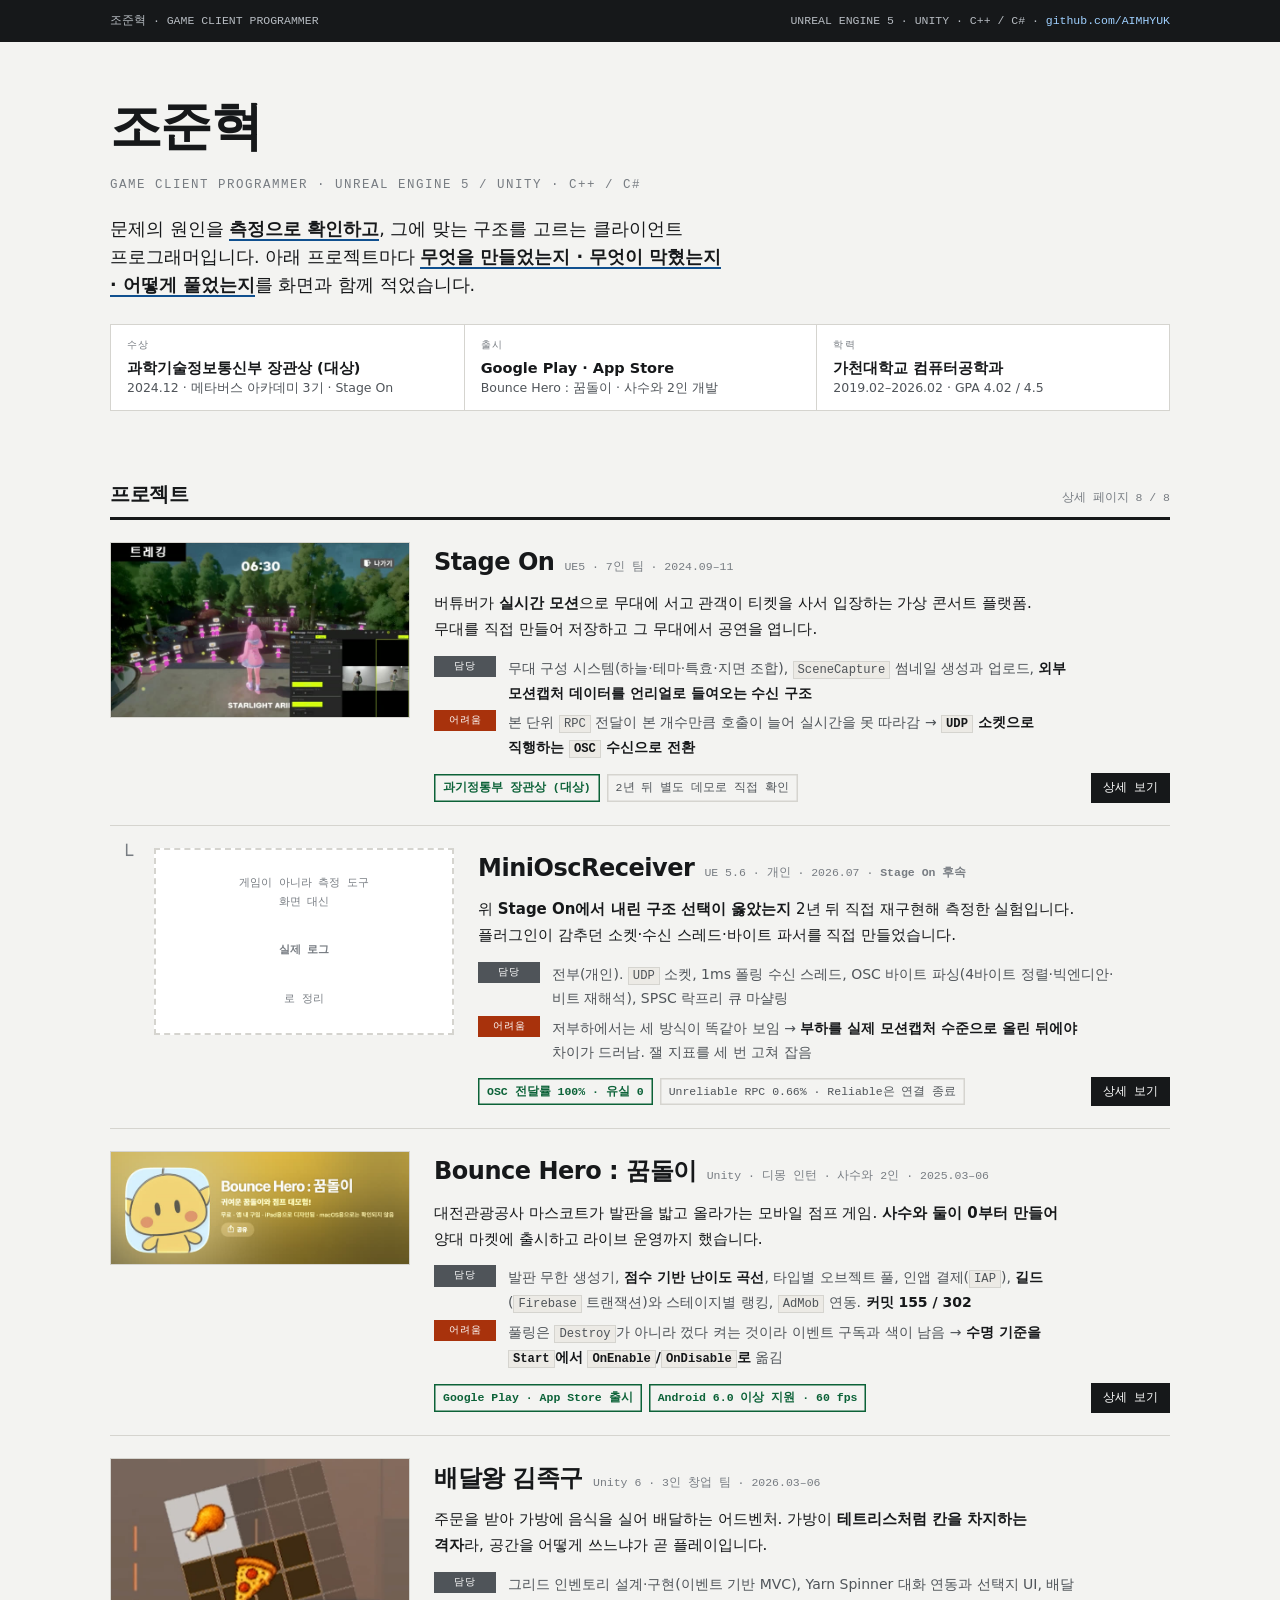
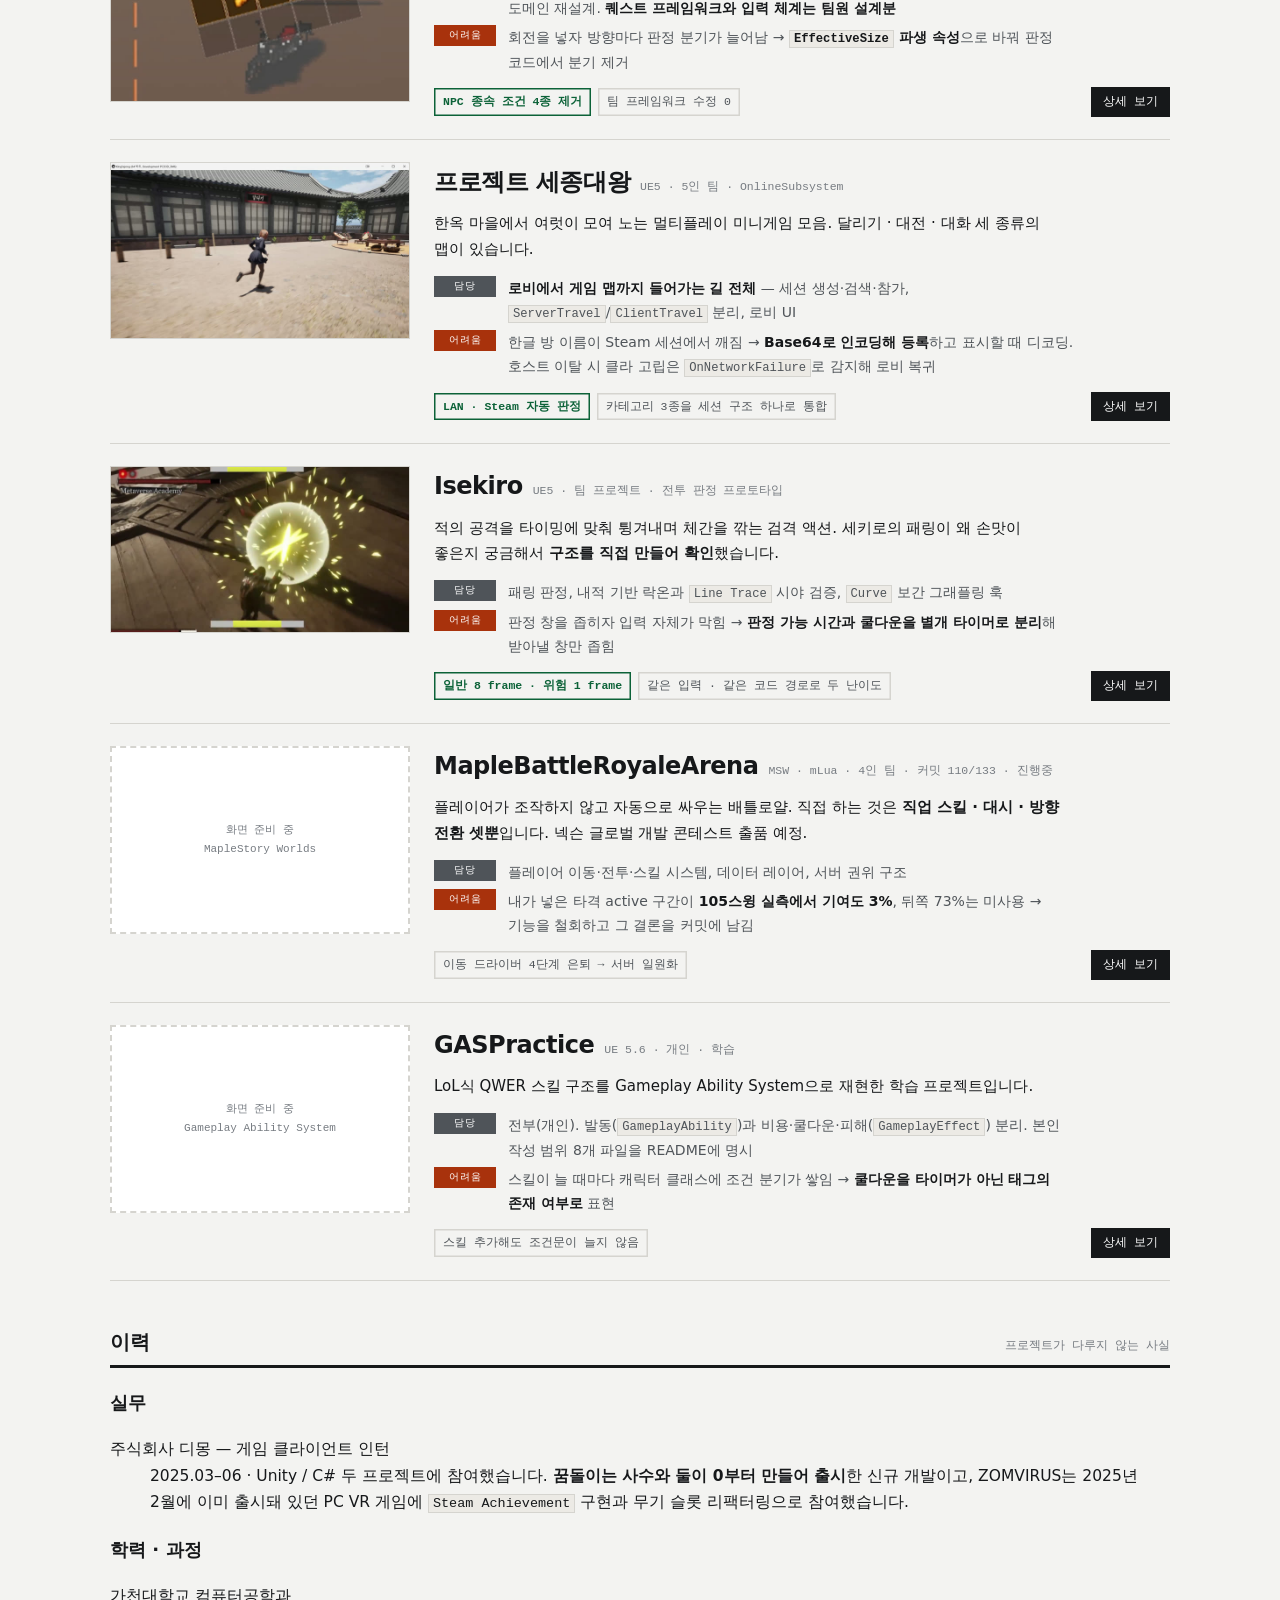
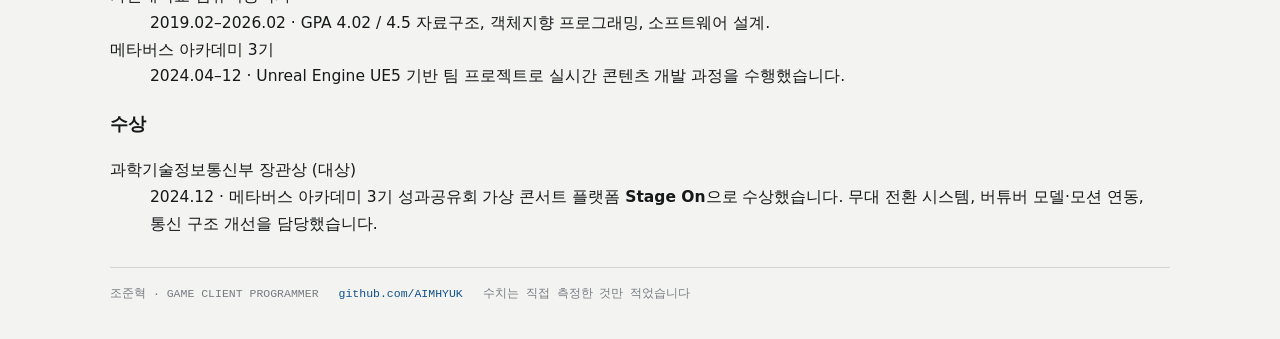
==== index.html @ 24dfb187 "포트폴리오 전체 사실 검증 — 재측정 표현과 수치 정정 Stage On, MiniOsc - 재측정이라는 단어를 뺐다. 당시 성능을 측정한 적이 없으므로 다시 잰 것이   아니라 별" ====
<!doctype html>
<html lang="ko">
<head>
<meta charset="utf-8">
<meta name="viewport" content="width=device-width, initial-scale=1">
<title>조준혁 — Game Client Programmer</title>
<meta name="description" content="게임 클라이언트 프로그래머 조준혁의 포트폴리오. Unreal Engine 5 / Unity. 무슨 게임을 만들고, 어떤 기능을 구현했고, 무엇이 막혔고, 어떤 결과가 나왔는지.">
<link rel="stylesheet" href="assets/portfolio.css">
</head>
<body>

<a class="skip" href="#main">본문으로</a>

<div class="top">
  <div class="wrap top-in">
    <span>조준혁 · GAME CLIENT PROGRAMMER</span>
    <span class="r">UNREAL ENGINE 5 · UNITY · C++ / C# ·
      <a href="https://github.com/AIMHYUK" target="_blank" rel="noreferrer">github.com/AIMHYUK</a></span>
  </div>
</div>

<main class="wrap" id="main">

  <!-- ══════ 머리 ══════ -->
  <header class="hero">
    <h1>조준혁</h1>
    <p class="role">GAME CLIENT PROGRAMMER · UNREAL ENGINE 5 / UNITY · C++ / C#</p>
    <p class="pitch">문제의 원인을 <b>측정으로 확인하고</b>, 그에 맞는 구조를 고르는 클라이언트 프로그래머입니다.
    아래 프로젝트마다 <b>무엇을 만들었는지 · 무엇이 막혔는지 · 어떻게 풀었는지</b>를 화면과 함께 적었습니다.</p>

    <dl class="keys">
      <div>
        <dt>수상</dt>
        <dd>과학기술정보통신부 장관상 (대상)
        <span>2024.12 · 메타버스 아카데미 3기 · Stage On</span></dd>
      </div>
      <div>
        <dt>출시</dt>
        <dd>Google Play · App Store
        <span>Bounce Hero : 꿈돌이 · 사수와 2인 개발</span></dd>
      </div>
      <div>
        <dt>학력</dt>
        <dd>가천대학교 컴퓨터공학과
        <span>2019.02–2026.02 · GPA 4.02 / 4.5</span></dd>
      </div>
    </dl>
  </header>

  <!-- ══════ 프로젝트 ══════ -->
  <div class="sec-lbl">
    <h2>프로젝트</h2>
    <span>상세 페이지 8 / 8</span>
  </div>

  <ul class="plist">

    <!-- Stage On -->
    <li class="pcard">
      <div class="pcard-media">
        <img src="assets/images/thumbs/stageon.jpg" alt="Stage On 공연 화면. 무대 위 아바타와 우측의 모션캡처 앱 창">
      </div>
      <div>
        <div class="pcard-head">
          <h3>Stage On</h3>
          <span class="meta">UE5 · 7인 팀 · 2024.09–11</span>
        </div>
        <p class="what">버튜버가 <b>실시간 모션</b>으로 무대에 서고 관객이 티켓을 사서 입장하는
        가상 콘서트 플랫폼. 무대를 직접 만들어 저장하고 그 무대에서 공연을 엽니다.</p>
        <dl class="mini">
          <dt>담당</dt>
          <dd>무대 구성 시스템(하늘·테마·특효·지면 조합), <code>SceneCapture</code> 썸네일 생성과 업로드,
          <b>외부 모션캡처 데이터를 언리얼로 들여오는 수신 구조</b></dd>
          <dt class="t">어려움</dt>
          <dd>본 단위 <code>RPC</code> 전달이 본 개수만큼 호출이 늘어 실시간을 못 따라감 →
          <b><code>UDP</code> 소켓으로 직행하는 <code>OSC</code> 수신으로 전환</b></dd>
        </dl>
        <div class="marks">
          <span>과기정통부 장관상 (대상)</span>
          <span class="n">2년 뒤 별도 데모로 직접 확인</span>
          <a href="projects/stageon.html">상세 보기</a>
        </div>
      </div>
    </li>

    <!-- MiniOscReceiver — Stage On에서 갈라져 나온 후속 검증 -->
    <li class="pcard sub">
      <div class="pcard-media">
        <div class="blank">게임이 아니라 측정 도구<br>화면 대신 <b>실제 로그</b>로 정리</div>
      </div>
      <div>
        <div class="pcard-head">
          <h3>MiniOscReceiver</h3>
          <span class="meta">UE 5.6 · 개인 · 2026.07 · <b>Stage On 후속</b></span>
        </div>
        <p class="what">위 <b>Stage On에서 내린 구조 선택이 옳았는지</b> 2년 뒤 직접 재구현해
        측정한 실험입니다. 플러그인이 감추던 소켓·수신 스레드·바이트 파서를 직접 만들었습니다.</p>
        <dl class="mini">
          <dt>담당</dt>
          <dd>전부(개인). <code>UDP</code> 소켓, 1ms 폴링 수신 스레드,
          OSC 바이트 파싱(4바이트 정렬·빅엔디안·비트 재해석), SPSC 락프리 큐 마샬링</dd>
          <dt class="t">어려움</dt>
          <dd>저부하에서는 세 방식이 똑같아 보임 →
          <b>부하를 실제 모션캡처 수준으로 올린 뒤에야</b> 차이가 드러남. 잴 지표를 세 번 고쳐 잡음</dd>
        </dl>
        <div class="marks">
          <span>OSC 전달률 100% · 유실 0</span>
          <span class="n">Unreliable RPC 0.66% · Reliable은 연결 종료</span>
          <a href="projects/miniosc.html">상세 보기</a>
        </div>
      </div>
    </li>

    <!-- 꿈돌이 -->
    <li class="pcard">
      <div class="pcard-media">
        <img src="assets/images/thumbs/dmong.jpg" alt="App Store의 Bounce Hero 꿈돌이 리스팅">
      </div>
      <div>
        <div class="pcard-head">
          <h3>Bounce Hero : 꿈돌이</h3>
          <span class="meta">Unity · 디몽 인턴 · 사수와 2인 · 2025.03–06</span>
        </div>
        <p class="what">대전관광공사 마스코트가 발판을 밟고 올라가는 모바일 점프 게임.
        <b>사수와 둘이 0부터 만들어</b> 양대 마켓에 출시하고 라이브 운영까지 했습니다.</p>
        <dl class="mini">
          <dt>담당</dt>
          <dd>발판 무한 생성기, <b>점수 기반 난이도 곡선</b>, 타입별 오브젝트 풀,
          인앱 결제(<code>IAP</code>), <b>길드</b>(<code>Firebase</code> 트랜잭션)와 스테이지별 랭킹,
          <code>AdMob</code> 연동. <b>커밋 155 / 302</b></dd>
          <dt class="t">어려움</dt>
          <dd>풀링은 <code>Destroy</code>가 아니라 껐다 켜는 것이라 이벤트 구독과 색이 남음 →
          <b>수명 기준을 <code>Start</code>에서 <code>OnEnable</code>/<code>OnDisable</code>로</b> 옮김</dd>
        </dl>
        <div class="marks">
          <span>Google Play · App Store 출시</span>
          <span>Android 6.0 이상 지원 · 60 fps</span>
          <a href="projects/dmong.html">상세 보기</a>
        </div>
      </div>
    </li>

    <!-- 배달왕 -->
    <li class="pcard">
      <div class="pcard-media">
        <img src="assets/images/thumbs/mdcalling.jpg" alt="배달왕 김족구의 격자 인벤토리에 치킨과 피자가 놓인 화면">
      </div>
      <div>
        <div class="pcard-head">
          <h3>배달왕 김족구</h3>
          <span class="meta">Unity 6 · 3인 창업 팀 · 2026.03–06</span>
        </div>
        <p class="what">주문을 받아 가방에 음식을 실어 배달하는 어드벤처.
        가방이 <b>테트리스처럼 칸을 차지하는 격자</b>라, 공간을 어떻게 쓰느냐가 곧 플레이입니다.</p>
        <dl class="mini">
          <dt>담당</dt>
          <dd>그리드 인벤토리 설계·구현(이벤트 기반 MVC), Yarn Spinner 대화 연동과 선택지 UI,
          배달 도메인 재설계. <b>퀘스트 프레임워크와 입력 체계는 팀원 설계분</b></dd>
          <dt class="t">어려움</dt>
          <dd>회전을 넣자 방향마다 판정 분기가 늘어남 →
          <b><code>EffectiveSize</code> 파생 속성</b>으로 바꿔 판정 코드에서 분기 제거</dd>
        </dl>
        <div class="marks">
          <span>NPC 종속 조건 4종 제거</span>
          <span class="n">팀 프레임워크 수정 0</span>
          <a href="projects/mdcalling.html">상세 보기</a>
        </div>
      </div>
    </li>

    <!-- 세종대왕 -->
    <li class="pcard">
      <div class="pcard-media">
        <img src="assets/images/thumbs/kingsejong.jpg" alt="프로젝트 세종대왕의 달리기 경주 맵에서 캐릭터가 달리는 화면">
      </div>
      <div>
        <div class="pcard-head">
          <h3>프로젝트 세종대왕</h3>
          <span class="meta">UE5 · 5인 팀 · OnlineSubsystem</span>
        </div>
        <p class="what">한옥 마을에서 여럿이 모여 노는 멀티플레이 미니게임 모음.
        달리기 · 대전 · 대화 세 종류의 맵이 있습니다.</p>
        <dl class="mini">
          <dt>담당</dt>
          <dd><b>로비에서 게임 맵까지 들어가는 길 전체</b> — 세션 생성·검색·참가,
          <code>ServerTravel</code>/<code>ClientTravel</code> 분리, 로비 UI</dd>
          <dt class="t">어려움</dt>
          <dd>한글 방 이름이 Steam 세션에서 깨짐 → <b>Base64로 인코딩해 등록</b>하고 표시할 때 디코딩.
          호스트 이탈 시 클라 고립은 <code>OnNetworkFailure</code>로 감지해 로비 복귀</dd>
        </dl>
        <div class="marks">
          <span>LAN · Steam 자동 판정</span>
          <span class="n">카테고리 3종을 세션 구조 하나로 통합</span>
          <a href="projects/kingsejong.html">상세 보기</a>
        </div>
      </div>
    </li>

    <!-- Isekiro -->
    <li class="pcard">
      <div class="pcard-media">
        <img src="assets/images/thumbs/isekiro.jpg" alt="Isekiro에서 패링에 성공해 노란 섬광이 터지는 화면">
      </div>
      <div>
        <div class="pcard-head">
          <h3>Isekiro</h3>
          <span class="meta">UE5 · 팀 프로젝트 · 전투 판정 프로토타입</span>
        </div>
        <p class="what">적의 공격을 타이밍에 맞춰 튕겨내며 체간을 깎는 검격 액션.
        세키로의 패링이 왜 손맛이 좋은지 궁금해서 <b>구조를 직접 만들어 확인</b>했습니다.</p>
        <dl class="mini">
          <dt>담당</dt>
          <dd>패링 판정, 내적 기반 락온과 <code>Line Trace</code> 시야 검증,
          <code>Curve</code> 보간 그래플링 훅</dd>
          <dt class="t">어려움</dt>
          <dd>판정 창을 좁히자 입력 자체가 막힘 →
          <b>판정 가능 시간과 쿨다운을 별개 타이머로 분리</b>해 받아낼 창만 좁힘</dd>
        </dl>
        <div class="marks">
          <span>일반 8 frame · 위험 1 frame</span>
          <span class="n">같은 입력 · 같은 코드 경로로 두 난이도</span>
          <a href="projects/isekiro.html">상세 보기</a>
        </div>
      </div>
    </li>

    <!-- MapleBattleRoyaleArena -->
    <li class="pcard">
      <div class="pcard-media">
        <div class="blank">화면 준비 중<br>MapleStory Worlds</div>
      </div>
      <div>
        <div class="pcard-head">
          <h3>MapleBattleRoyaleArena</h3>
          <span class="meta">MSW · mLua · 4인 팀 · 커밋 110/133 · 진행중</span>
        </div>
        <p class="what">플레이어가 조작하지 않고 자동으로 싸우는 배틀로얄.
        직접 하는 것은 <b>직업 스킬 · 대시 · 방향 전환 셋뿐</b>입니다.
        넥슨 글로벌 개발 콘테스트 출품 예정.</p>
        <dl class="mini">
          <dt>담당</dt>
          <dd>플레이어 이동·전투·스킬 시스템, 데이터 레이어, 서버 권위 구조</dd>
          <dt class="t">어려움</dt>
          <dd>내가 넣은 타격 active 구간이 <b>105스윙 실측에서 기여도 3%</b>, 뒤쪽 73%는 미사용 →
          기능을 철회하고 그 결론을 커밋에 남김</dd>
        </dl>
        <div class="marks">
          <span class="n">이동 드라이버 4단계 은퇴 → 서버 일원화</span>
          <a href="projects/mlb.html">상세 보기</a>
        </div>
      </div>
    </li>

    <!-- GASPractice -->
    <li class="pcard">
      <div class="pcard-media">
        <div class="blank">화면 준비 중<br>Gameplay Ability System</div>
      </div>
      <div>
        <div class="pcard-head">
          <h3>GASPractice</h3>
          <span class="meta">UE 5.6 · 개인 · 학습</span>
        </div>
        <p class="what">LoL식 QWER 스킬 구조를 Gameplay Ability System으로 재현한 학습 프로젝트입니다.</p>
        <dl class="mini">
          <dt>담당</dt>
          <dd>전부(개인). 발동(<code>GameplayAbility</code>)과
          비용·쿨다운·피해(<code>GameplayEffect</code>) 분리. 본인 작성 범위 8개 파일을 README에 명시</dd>
          <dt class="t">어려움</dt>
          <dd>스킬이 늘 때마다 캐릭터 클래스에 조건 분기가 쌓임 →
          <b>쿨다운을 타이머가 아닌 태그의 존재 여부로</b> 표현</dd>
        </dl>
        <div class="marks">
          <span class="n">스킬 추가해도 조건문이 늘지 않음</span>
          <a href="projects/gas.html">상세 보기</a>
        </div>
      </div>
    </li>

  </ul>

  <!-- ══════ 이력 ══════ -->
  <div class="sec-lbl">
    <h2>이력</h2>
    <span>프로젝트가 다루지 않는 사실</span>
  </div>

  <div class="cv" style="margin-top:16px">
    <div>
      <h3>실무</h3>
      <dl>
        <dt>주식회사 디몽 — 게임 클라이언트 인턴</dt>
        <dd><span class="d">2025.03–06 · Unity / C#</span>
        두 프로젝트에 참여했습니다. <b>꿈돌이는 사수와 둘이 0부터 만들어 출시</b>한 신규 개발이고,
        ZOMVIRUS는 2025년 2월에 이미 출시돼 있던 PC VR 게임에
        <code>Steam Achievement</code> 구현과 무기 슬롯 리팩터링으로 참여했습니다.</dd>
      </dl>
    </div>
    <div>
      <h3>학력 · 과정</h3>
      <dl>
        <dt>가천대학교 컴퓨터공학과</dt>
        <dd><span class="d">2019.02–2026.02 · GPA 4.02 / 4.5</span>
        자료구조, 객체지향 프로그래밍, 소프트웨어 설계.</dd>
        <dt>메타버스 아카데미 3기</dt>
        <dd><span class="d">2024.04–12 · Unreal Engine</span>
        UE5 기반 팀 프로젝트로 실시간 콘텐츠 개발 과정을 수행했습니다.</dd>
      </dl>
    </div>
    <div>
      <h3>수상</h3>
      <dl>
        <dt>과학기술정보통신부 장관상 (대상)</dt>
        <dd><span class="d">2024.12 · 메타버스 아카데미 3기 성과공유회</span>
        가상 콘서트 플랫폼 <b>Stage On</b>으로 수상했습니다.
        무대 전환 시스템, 버튜버 모델·모션 연동, 통신 구조 개선을 담당했습니다.</dd>
      </dl>
    </div>
  </div>

  <div class="foot">
    <span>조준혁 · GAME CLIENT PROGRAMMER</span>
    <a href="https://github.com/AIMHYUK" target="_blank" rel="noreferrer">github.com/AIMHYUK</a>
    <span>수치는 직접 측정한 것만 적었습니다</span>
  </div>

</main>

</body>
</html>
---- assets/portfolio.css ----
/* 포트폴리오 프로젝트 페이지 공용 스타일
   구조: 프로젝트 → 기능 N → 구현 / 화면 / 어려움 / 성과
   이 파일 하나만 고치면 모든 프로젝트 페이지가 따라온다. */

  :root {
    --bg:     #f3f3f1;
    --panel:  #ffffff;
    --ink:    #16181a;   /* 15.7:1 */
    --ink-2:  #4f5459;   /*  7.3:1 */
    --ink-3:  #777c82;   /*  4.7:1 */
    --line:   #d5d4cf;
    --accent: #10508f;   /* 7.0:1 — 구현 */
    --trouble:#a8320c;   /* 5.6:1 — 어려움 */
    --result: #0c6238;   /* 6.2:1 — 성과 */
    --todo:   #8a6a12;   /* 5.0:1 — 촬영 필요 */

    --mono: "Cascadia Mono", Consolas, "D2Coding", ui-monospace, monospace;
    --body: -apple-system, "Apple SD Gothic Neo", "Malgun Gothic", system-ui, sans-serif;
    --ease: cubic-bezier(.16, 1, .3, 1);
  }
  * { box-sizing: border-box; }
  html { scroll-behavior: smooth; }
  body { margin: 0; background: var(--bg); color: var(--ink);
         font-family: var(--body); font-size: 15.5px; line-height: 1.72;
         word-break: keep-all; overflow-wrap: break-word; }
  @media (prefers-reduced-motion: reduce) { html { scroll-behavior: auto; } * { transition-duration: .001ms !important; } }
  :focus-visible { outline: 3px solid var(--trouble); outline-offset: 2px; }
  .skip { position: absolute; left: -9999px; top: 8px; z-index: 90;
          background: var(--ink); color: #fff; padding: 10px 16px; font-weight: 700; }
  .skip:focus { left: 14px; }
  .wrap { width: min(100% - 36px, 1060px); margin-inline: auto; }
  img { max-width: 100%; display: block; }

  /* ══ 상단 ══ */
  .top { background: var(--ink); color: #fff; }
  .top-in { display: flex; gap: 8px 16px; flex-wrap: wrap; align-items: center; padding: 11px 0;
            font-family: var(--mono); font-size: 11.5px; color: #b6bbc1; }
  .top a { color: #9fd0ff; text-decoration: none; }
  .top a:hover { text-decoration: underline; }
  .top .r { margin-left: auto; }

  /* ══ 프로젝트 머리 ══ */
  .ph { padding: 34px 0 0; }
  .ph h1 { margin: 0; font-size: clamp(28px, 4vw, 42px); font-weight: 800; letter-spacing: -.025em; }
  .ph .sub { margin: 6px 0 0; font-size: 17px; color: var(--ink-2); max-width: 60ch; }

  .facts { display: grid; grid-template-columns: repeat(4, minmax(0, 1fr));
           border: 1px solid var(--line); background: var(--panel); margin: 20px 0 0; }
  .facts div { padding: 11px 14px; border-left: 1px solid var(--line); }
  .facts div:first-child { border-left: 0; }
  .facts dt { font-family: var(--mono); font-size: 9.5px; letter-spacing: .13em;
              color: var(--ink-3); margin: 0 0 3px; }
  .facts dd { margin: 0; font-size: 13.5px; font-weight: 700; }

  .about { display: grid; grid-template-columns: 1.15fr 1fr; gap: 26px; margin-top: 26px; align-items: start; }
  .about h2 { margin: 0 0 8px; font-size: 15px; font-family: var(--mono);
              letter-spacing: .12em; color: var(--ink-3); font-weight: 400; }
  .about p { margin: 0 0 10px; font-size: 15.5px; max-width: 62ch; }
  .about p:last-child { margin-bottom: 0; }
  .about b { border-bottom: 2px solid var(--accent); }
  .about figure { margin: 0; }
  .about figure img { border: 1px solid var(--line); }
  .about figcaption { font-family: var(--mono); font-size: 11px; color: var(--ink-3); padding-top: 6px; }

  /* ══ 기능 블록 ══ */
  .feat { margin-top: 40px; border-top: 3px solid var(--ink); scroll-margin-top: 20px; }
  .feat-h { display: flex; align-items: baseline; gap: 12px; flex-wrap: wrap; padding: 12px 0 4px; }
  .feat-h .no { font-family: var(--mono); font-size: 13px; color: var(--ink-3); }
  .feat-h h2 { margin: 0; font-size: 25px; font-weight: 800; letter-spacing: -.02em; }
  .feat-h .one { font-size: 14.5px; color: var(--ink-2); flex: 1 1 24ch; }

  .part { margin-top: 20px; }
  .part > h3 {
    margin: 0 0 9px; font-family: var(--mono); font-size: 10.5px; letter-spacing: .14em;
    display: inline-block; padding: 3px 9px; color: #fff;
  }
  .p-impl   > h3 { background: var(--accent); }
  .p-shot   > h3 { background: var(--ink-2); }
  .p-trouble> h3 { background: var(--trouble); }
  .p-result > h3 { background: var(--result); }

  /* 한 줄 길이 제한. ch는 라틴 기준이라 한글에서는 절반밖에 못 쓴다.
     100ch ≈ 한글 50자로, 읽기 편한 폭을 지키면서 여백을 줄인 값이다. */
  .part ul { margin: 0; padding-left: 18px; max-width: 100ch; }
  .part li { margin: 0 0 7px; font-size: 14.5px; }
  .part li:last-child { margin-bottom: 0; }
  .part > p { margin: 0 0 9px; font-size: 14.5px; max-width: 100ch; }
  .part > p:last-child { margin-bottom: 0; }

  /* 트러블슈팅 — 문제 / 원인 / 해결 */
  .tbl { border: 1px solid var(--line); background: var(--panel); }
  .tbl div { display: grid; grid-template-columns: 66px minmax(0, 1fr);
             border-top: 1px solid var(--line); }
  .tbl div:first-child { border-top: 0; }
  .tbl dt { font-family: var(--mono); font-size: 11px; letter-spacing: .08em;
            padding: 11px 0 11px 13px; color: var(--trouble); font-weight: 700; }
  .tbl dd { margin: 0; padding: 11px 14px 11px 4px; font-size: 14.5px; max-width: 98ch; }
  .tbl dd b { color: var(--ink); }

  /* 성과 */
  .res { display: flex; flex-wrap: wrap; gap: 8px; }
  .res span { font-family: var(--mono); font-size: 12.5px; padding: 5px 11px;
              background: var(--panel); box-shadow: inset 0 0 0 1.5px var(--result); color: var(--result); font-weight: 700; }
  .res span.n { box-shadow: inset 0 0 0 1.5px var(--line); color: var(--ink-2); font-weight: 400; }

  /* 화면 */
  .shots { display: grid; gap: 12px; }
  .shots.two { grid-template-columns: repeat(2, minmax(0, 1fr)); }
  .shots figure { margin: 0; display: flex; flex-direction: column; }
  .shots img { border: 1px solid var(--line); background: var(--panel); width: 100%; }
  /* 세로로 긴 모바일 스크린샷. 원본이 작아 늘리면 뭉개지므로 원본 크기까지만 */
  .shots img.phone { width: auto; max-width: 100%; margin-inline: auto; }
  /* 옆 칸이 스크린샷이면 코드 블록이 그 높이까지 늘어나 빈칸을 남기지 않는다 */
  .shots .logbox { flex: 1 1 auto; }
  /* 짝이 더 높을 때, 낮은 쪽은 위에 붙지 말고 가운데로 */
  .shots.two figure { justify-content: center; }
  .shots figcaption { font-size: 12.5px; color: var(--ink-2); padding-top: 6px; }
  .shots figcaption b { font-family: var(--mono); font-size: 11px; color: var(--ink-3);
                        display: block; letter-spacing: .06em; }

  /* 촬영이 필요한 자리 */
  .need {
    border: 2px dashed var(--todo); background: #fdfaf0;
    padding: 18px 16px; min-height: 150px;
    display: flex; flex-direction: column; justify-content: center;
  }
  .need b { font-family: var(--mono); font-size: 11px; letter-spacing: .1em; color: var(--todo); }
  .need p { margin: 7px 0 0; font-size: 13.5px; color: var(--ink-2); max-width: 46ch; }

  code { font-family: var(--mono); font-size: .87em; background: #eceae5;
         padding: 1px 4px; border: 1px solid var(--line); }

  .close { margin-top: 38px; border-top: 1px solid var(--line); padding-top: 16px; }
  .close h2 { margin: 0 0 8px; font-family: var(--mono); font-size: 12px;
              letter-spacing: .12em; color: var(--ink-3); font-weight: 400; }
  .close p { margin: 0; font-size: 14.5px; color: var(--ink-2); max-width: 100ch; }

  .foot { margin-top: 30px; border-top: 1px solid var(--line); padding: 16px 0 46px;
          font-family: var(--mono); font-size: 11.5px; color: var(--ink-3);
          display: flex; gap: 10px 20px; flex-wrap: wrap; }
  .foot a { color: var(--accent); text-decoration: none; }

  @media (max-width: 860px) {
    .facts { grid-template-columns: repeat(2, minmax(0, 1fr)); }
    .facts div:nth-child(odd) { border-left: 0; }
    .facts div:nth-child(n+3) { border-top: 1px solid var(--line); }
    .about { grid-template-columns: 1fr; }
    .shots.two { grid-template-columns: 1fr; }
    .top .r { margin-left: 0; }
  }
  @media (max-width: 560px) {
    .tbl div { grid-template-columns: 1fr; }
    .tbl dt { padding: 10px 13px 0; }
    .tbl dd { padding: 3px 13px 11px; }
  }

/* ═══════════════ 목록 페이지(index) ═══════════════ */

.hero { padding: 40px 0 6px; }
.hero h1 { margin: 0; font-size: clamp(32px, 5vw, 52px); font-weight: 800; letter-spacing: -.03em; }
.hero .role { margin: 4px 0 0; font-family: var(--mono); font-size: 12.5px;
              letter-spacing: .12em; color: var(--ink-3); }
.hero .pitch { margin: 18px 0 0; font-size: 17.5px; line-height: 1.62; max-width: 56ch; }
.hero .pitch b { border-bottom: 2px solid var(--accent); }

.keys { display: grid; grid-template-columns: repeat(3, minmax(0, 1fr));
        border: 1px solid var(--line); background: var(--panel); margin-top: 24px; }
.keys div { padding: 13px 16px; border-left: 1px solid var(--line); }
.keys div:first-child { border-left: 0; }
.keys dt { font-family: var(--mono); font-size: 9.5px; letter-spacing: .13em;
           color: var(--ink-3); margin: 0 0 4px; }
.keys dd { margin: 0; font-size: 14.5px; font-weight: 700; line-height: 1.45; }
.keys dd span { display: block; font-weight: 400; font-size: 12.5px; color: var(--ink-2); }

.sec-lbl { margin: 44px 0 0; border-bottom: 3px solid var(--ink); padding-bottom: 6px;
           display: flex; align-items: baseline; gap: 12px; flex-wrap: wrap; }
.sec-lbl h2 { margin: 0; font-size: 20px; font-weight: 800; letter-spacing: -.015em; }
.sec-lbl span { font-family: var(--mono); font-size: 11.5px; color: var(--ink-3); margin-left: auto; }

.plist { margin: 0; padding: 0; list-style: none; }
.pcard { display: grid; grid-template-columns: 300px minmax(0, 1fr);
         gap: 0 24px; padding: 22px 0; border-bottom: 1px solid var(--line); }
.pcard:hover { background: #fafaf8; }

.pcard-media img { width: 100%; border: 1px solid var(--line); background: var(--panel); }
.pcard-media .blank {
  border: 2px dashed var(--line); background: var(--panel);
  aspect-ratio: 16 / 10; display: grid; place-items: center;
  font-family: var(--mono); font-size: 11px; color: var(--ink-3); text-align: center; padding: 10px;
}

/* 바로 위 프로젝트에서 갈라져 나온 후속 작업.
   목록에서 둘이 이어져 있다는 걸 들여쓰기와 가지 기호로 보인다. */
.pcard.sub { position: relative; padding-left: 44px; }
.pcard.sub::before {
  content: "└"; position: absolute; left: 10px; top: 20px;
  font-family: var(--mono); font-size: 22px; line-height: 1; color: var(--ink-3);
}

.pcard-head { display: flex; align-items: baseline; gap: 10px; flex-wrap: wrap; }
.pcard-head h3 { margin: 0; font-size: 24px; font-weight: 800; letter-spacing: -.02em; }
.pcard-head .meta { font-family: var(--mono); font-size: 11.5px; color: var(--ink-3); }
.pcard .what { margin: 8px 0 0; font-size: 15px; max-width: 66ch; }

.pcard dl.mini { margin: 13px 0 0; display: grid; grid-template-columns: 62px minmax(0, 1fr); gap: 5px 12px; }
.pcard dl.mini dt { font-family: var(--mono); font-size: 10px; letter-spacing: .1em;
                    color: #fff; background: var(--ink-2); padding: 2px 0; text-align: center;
                    height: fit-content; }
.pcard dl.mini dt.t { background: var(--trouble); }
.pcard dl.mini dd { margin: 0; font-size: 14px; color: var(--ink-2); max-width: 64ch; }
.pcard dl.mini dd b { color: var(--ink); }

.marks { margin: 13px 0 0; display: flex; flex-wrap: wrap; gap: 7px; align-items: center; }
.marks span { font-family: var(--mono); font-size: 11.5px; padding: 4px 9px;
              box-shadow: inset 0 0 0 1.5px var(--result); color: var(--result); font-weight: 700; }
.marks span.n { box-shadow: inset 0 0 0 1.5px var(--line); color: var(--ink-2); font-weight: 400; }
.marks a { font-family: var(--mono); font-size: 11.5px; text-decoration: none;
           padding: 5px 12px; background: var(--ink); color: #fff; margin-left: auto; }
.marks a:hover { background: var(--accent); }
.marks .soon { font-family: var(--mono); font-size: 11.5px; color: var(--ink-3);
               margin-left: auto; padding: 5px 0; }

@media (max-width: 820px) {
  .keys { grid-template-columns: 1fr; }
  .keys div { border-left: 0; border-top: 1px solid var(--line); }
  .keys div:first-child { border-top: 0; }
  .pcard { grid-template-columns: 1fr; gap: 14px; }
  .pcard.sub { padding-left: 26px; }
  .pcard.sub::before { left: 0; top: 18px; font-size: 18px; }
  .marks a, .marks .soon { margin-left: 0; }
  .sec-lbl span { margin-left: 0; }
}

/* ═══════════════ 로그·코드 블록 (스크린샷이 없는 프로젝트의 '화면') ═══════════════ */

.logbox {
  margin: 0; padding: 14px 16px;
  background: #14161a; color: #d7dbe0;
  font-family: var(--mono); font-size: 12.5px; line-height: 1.66;
  overflow-x: auto; white-space: pre;
}
.logbox .c { color: #8b939c; }          /* 주석 */
.logbox .bad { color: #e08a72; }        /* 실패 */
.logbox .ok { color: #8fc47c; }         /* 통과 */
.logbox .hi { color: #e8c766; }         /* 강조 */
.logcap {
  font-size: 12.5px; color: var(--ink-2); padding-top: 6px;
}
.logcap b { font-family: var(--mono); font-size: 11px; color: var(--ink-3);
            display: block; letter-spacing: .06em; }

/* 본인 작성 범위 표 */
.scope { border-collapse: collapse; width: 100%; background: var(--panel); }
.scope th, .scope td { text-align: left; padding: 7px 10px; font-size: 13px;
                       border-bottom: 1px solid var(--line); }
.scope thead th { font-family: var(--mono); font-size: 9.5px; letter-spacing: .12em;
                  color: #fff; background: var(--ink-2); font-weight: 400; }
.scope td.n { font-family: var(--mono); text-align: right; white-space: nowrap; }
.scope tr.me td { font-weight: 700; }
.scope tr.me td.n { color: var(--result); }
.scope tr.tpl td { color: var(--ink-3); }
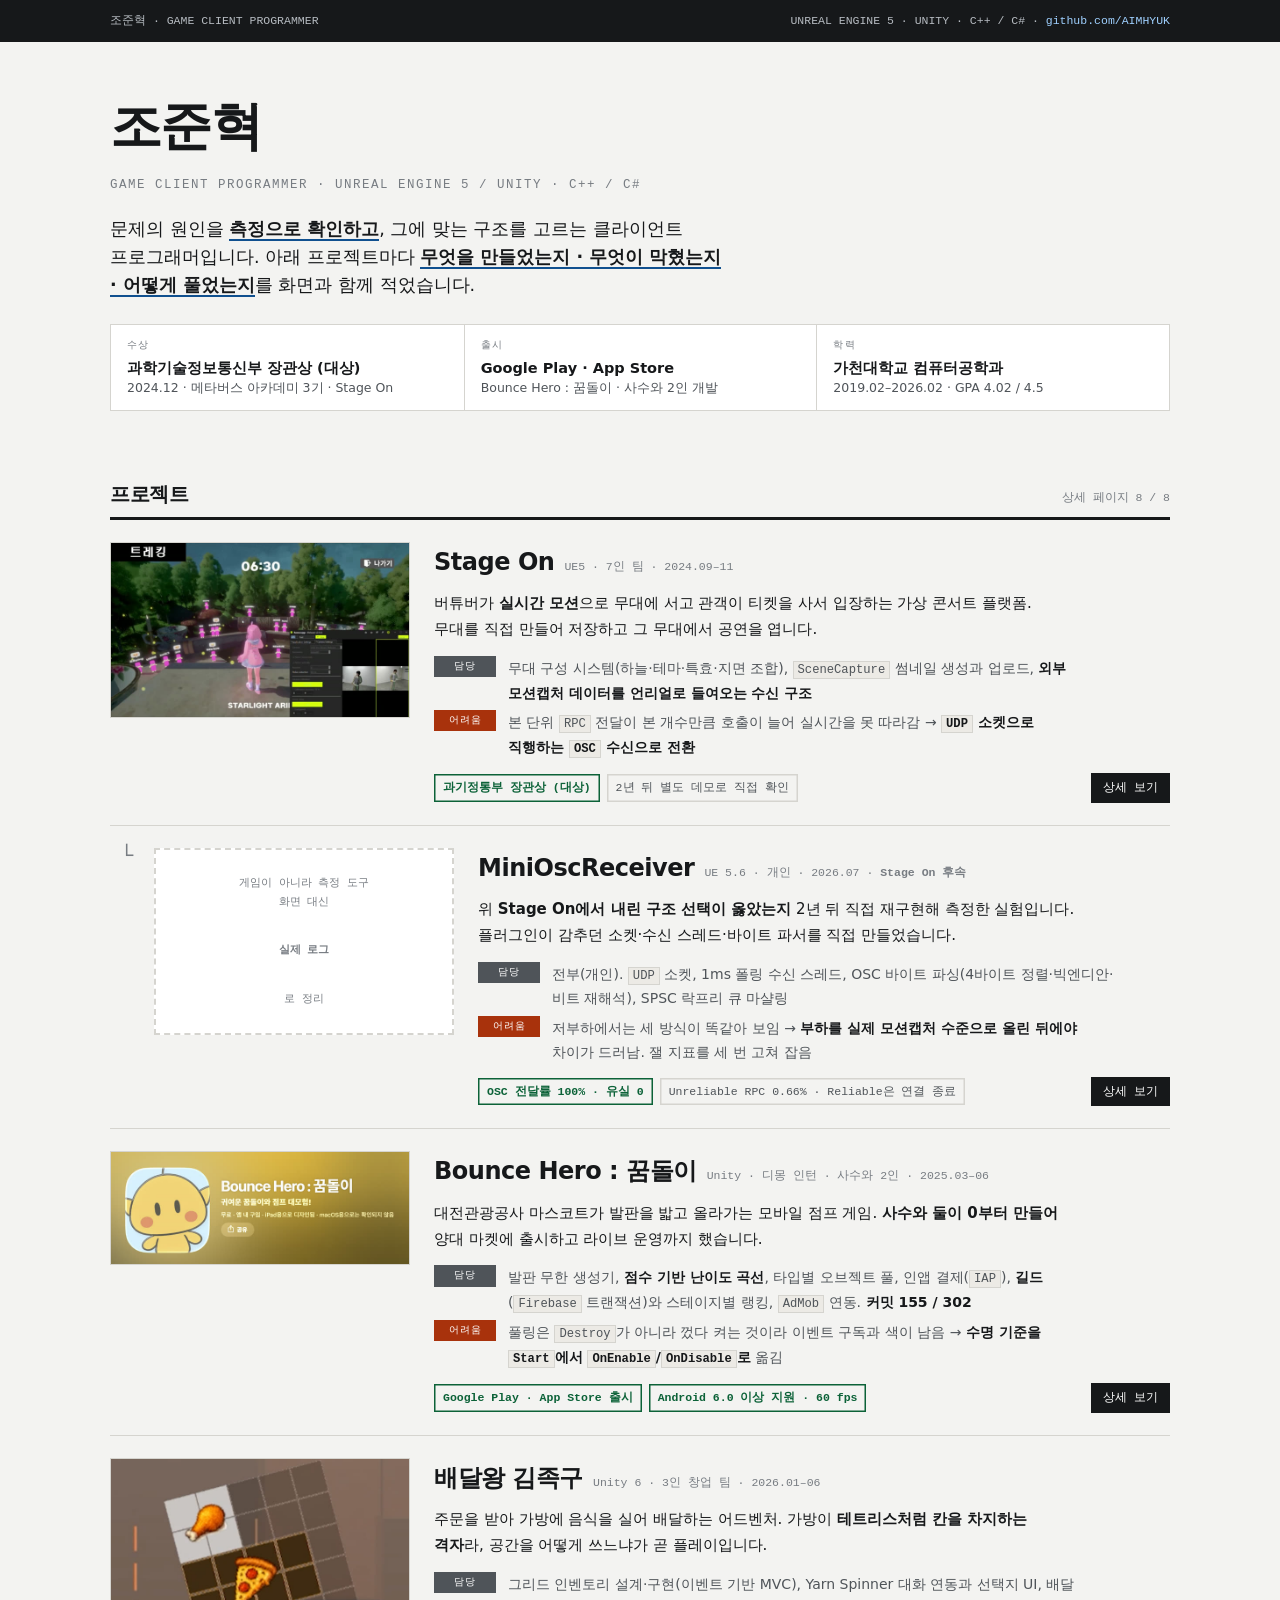
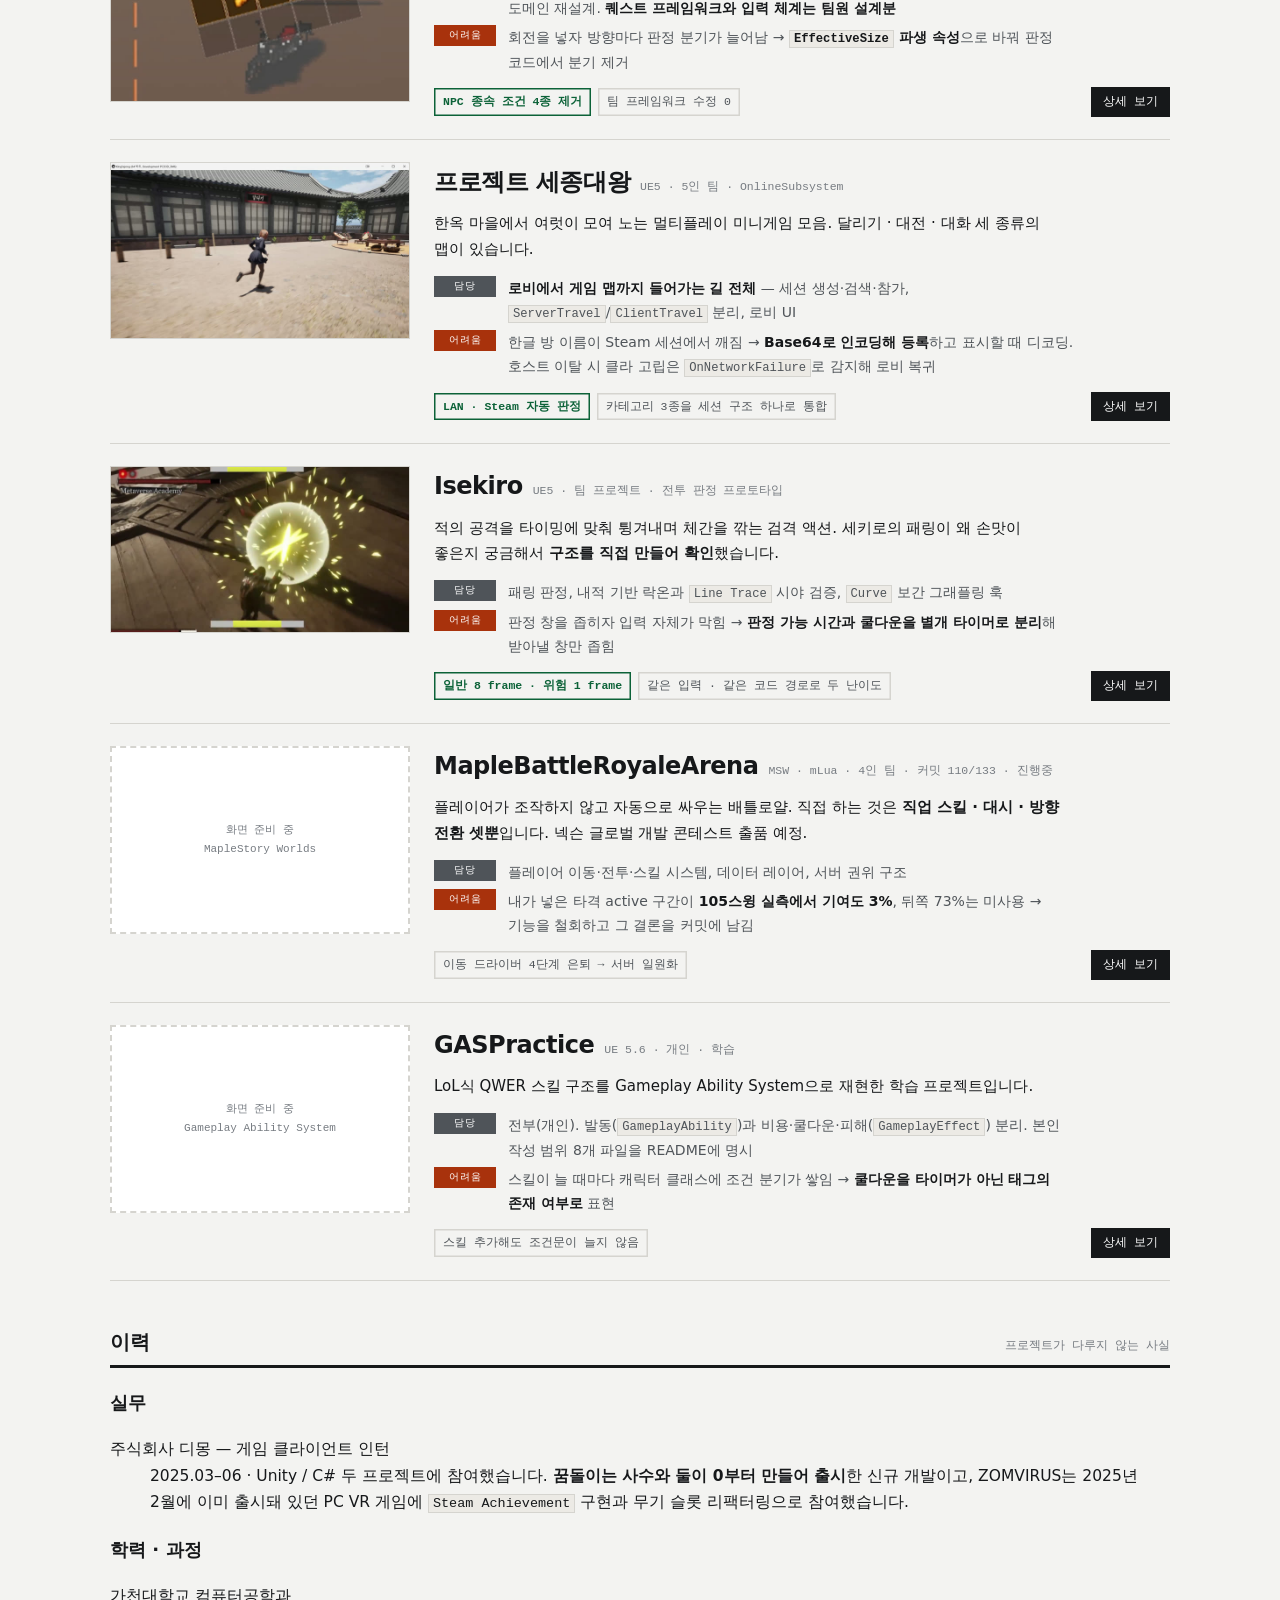
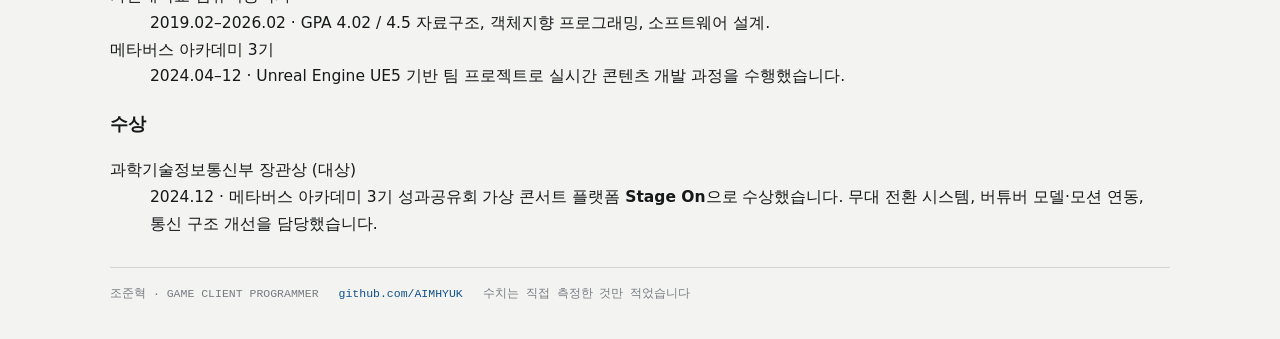
==== commit 476f2f54: "배달왕 참여 기간 시작일 정정 2026.03 시작으로 적혀 있었으나 저장소상 본인 커밋은 2026-01-05에 시작한다. 개발은 1월부터 4월까지이고 그 뒤 6월까지는 발표 준비였" ====
--- a/index.html
+++ b/index.html
@@ -148,7 +148,7 @@
       <div>
         <div class="pcard-head">
           <h3>배달왕 김족구</h3>
-          <span class="meta">Unity 6 · 3인 창업 팀 · 2026.03–06</span>
+          <span class="meta">Unity 6 · 3인 창업 팀 · 2026.01–06</span>
         </div>
         <p class="what">주문을 받아 가방에 음식을 실어 배달하는 어드벤처.
         가방이 <b>테트리스처럼 칸을 차지하는 격자</b>라, 공간을 어떻게 쓰느냐가 곧 플레이입니다.</p>
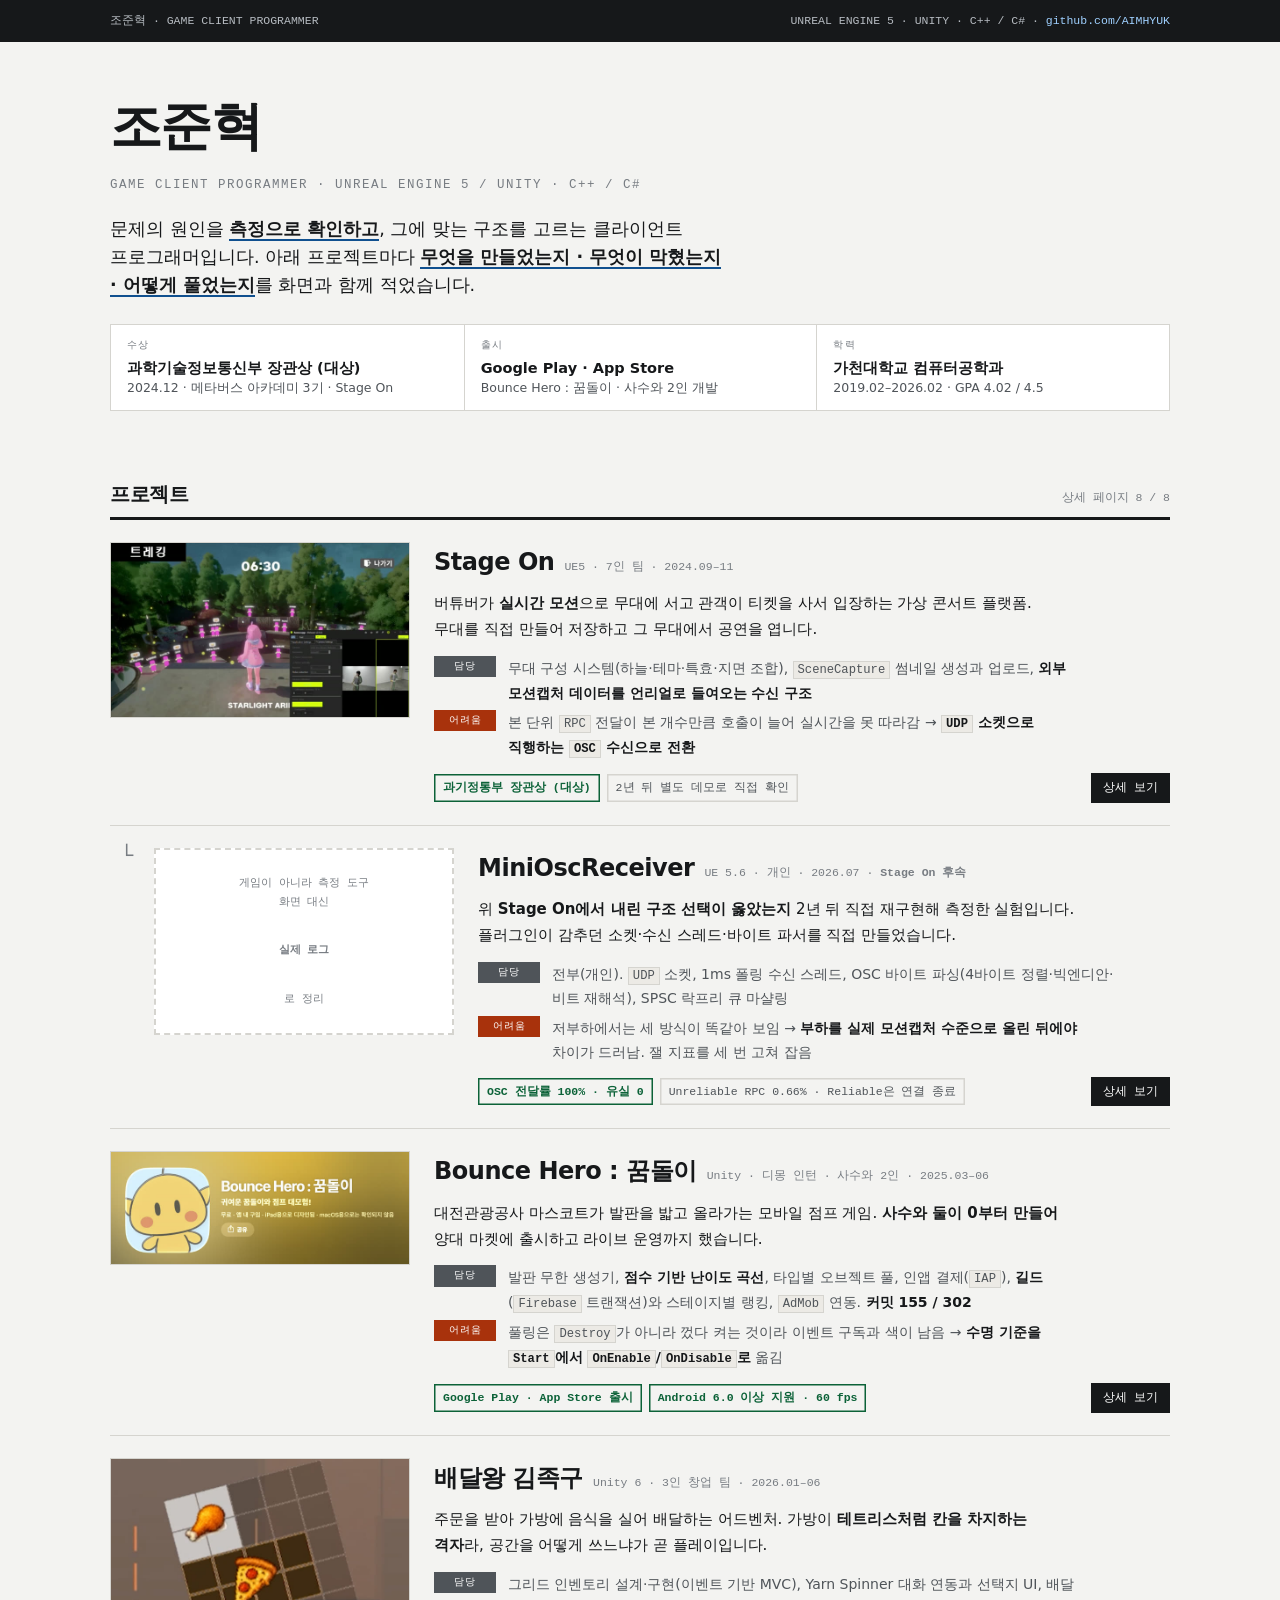
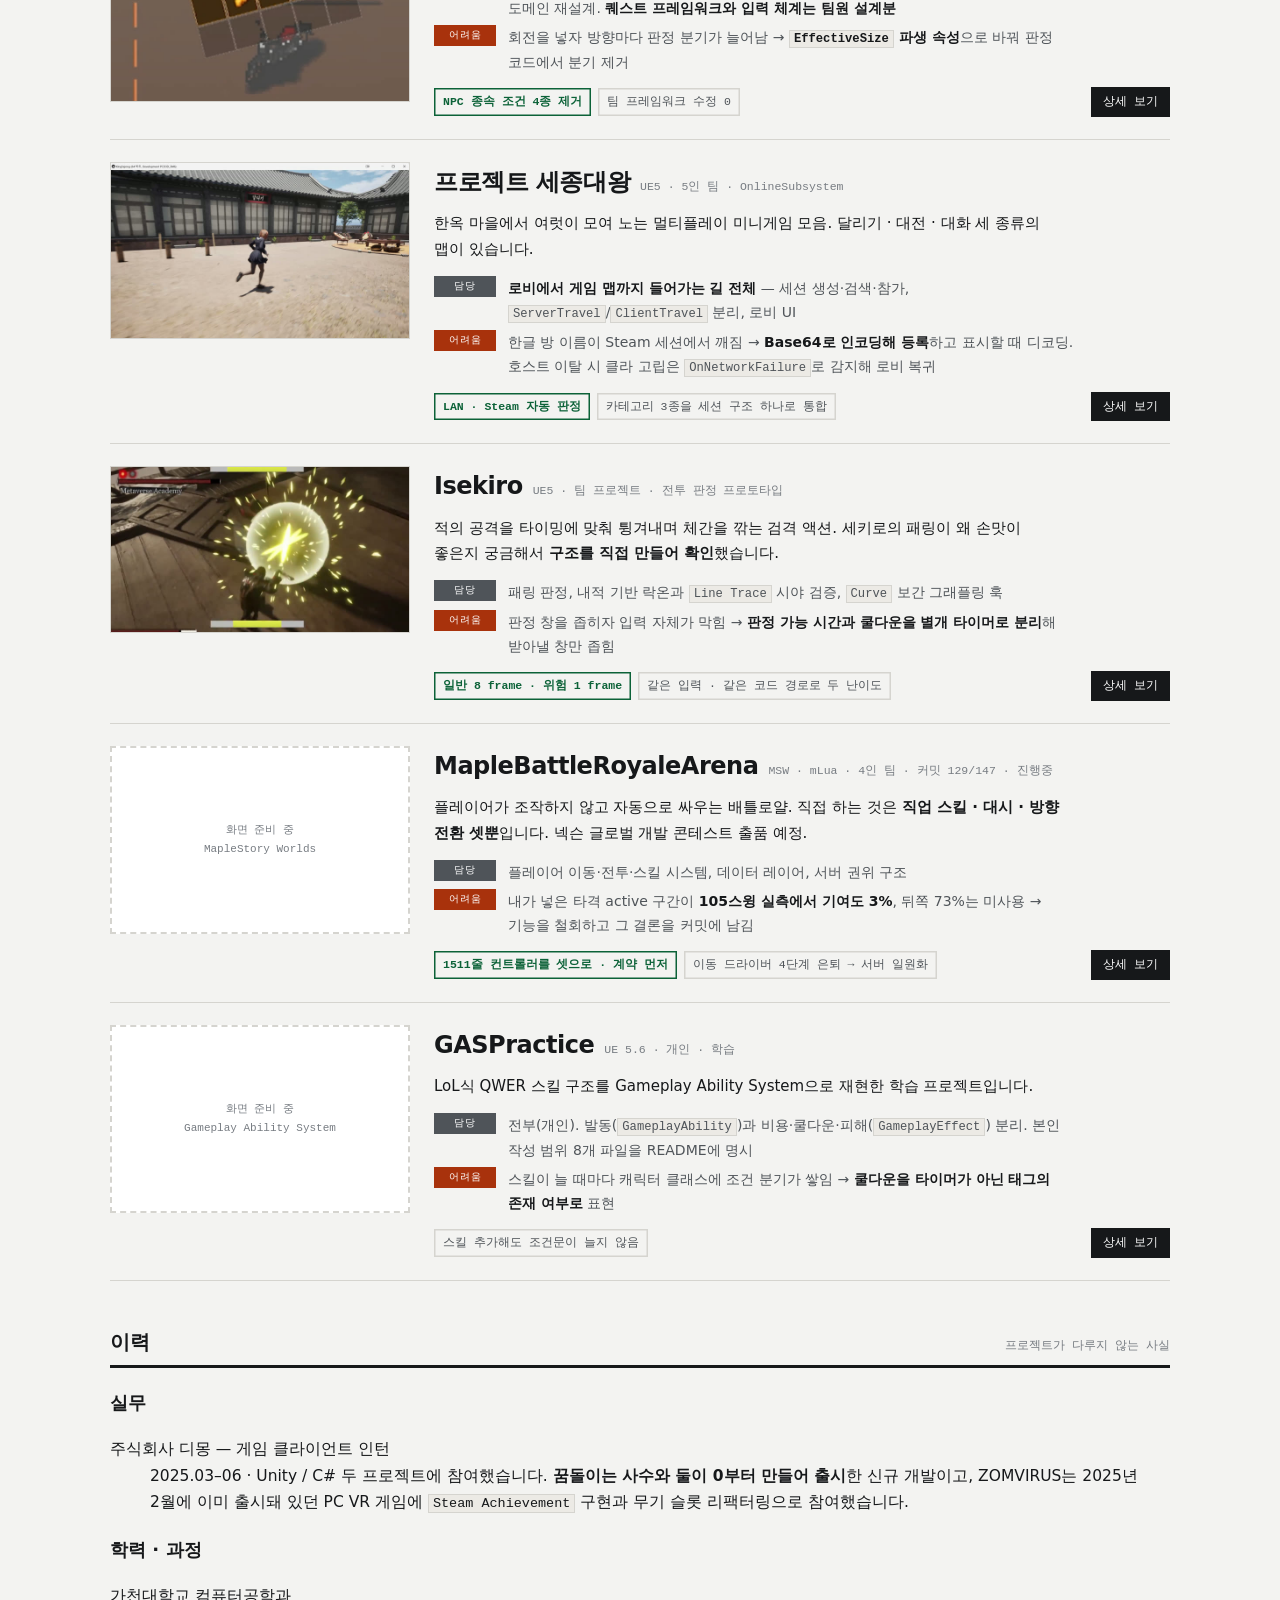
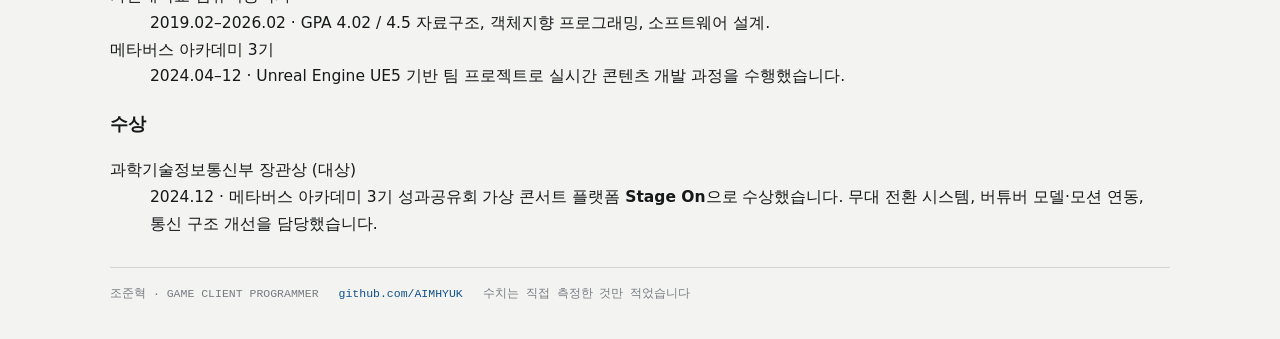
==== commit 5d401e30: "MLB에 협업 경계 기능 블록 추가 1511줄 컨트롤러를 셋으로 나눈 일이 서버 권위 항목의 성과 태그 한 줄로만 남아 있었다. 라이브 조직이 크게 보는 대목이라 기능 블록으로 승" ====
--- a/index.html
+++ b/index.html
@@ -232,7 +232,7 @@
       <div>
         <div class="pcard-head">
           <h3>MapleBattleRoyaleArena</h3>
-          <span class="meta">MSW · mLua · 4인 팀 · 커밋 110/133 · 진행중</span>
+          <span class="meta">MSW · mLua · 4인 팀 · 커밋 129/147 · 진행중</span>
         </div>
         <p class="what">플레이어가 조작하지 않고 자동으로 싸우는 배틀로얄.
         직접 하는 것은 <b>직업 스킬 · 대시 · 방향 전환 셋뿐</b>입니다.
@@ -245,6 +245,7 @@
           기능을 철회하고 그 결론을 커밋에 남김</dd>
         </dl>
         <div class="marks">
+          <span>1511줄 컨트롤러를 셋으로 · 계약 먼저</span>
           <span class="n">이동 드라이버 4단계 은퇴 → 서버 일원화</span>
           <a href="projects/mlb.html">상세 보기</a>
         </div>
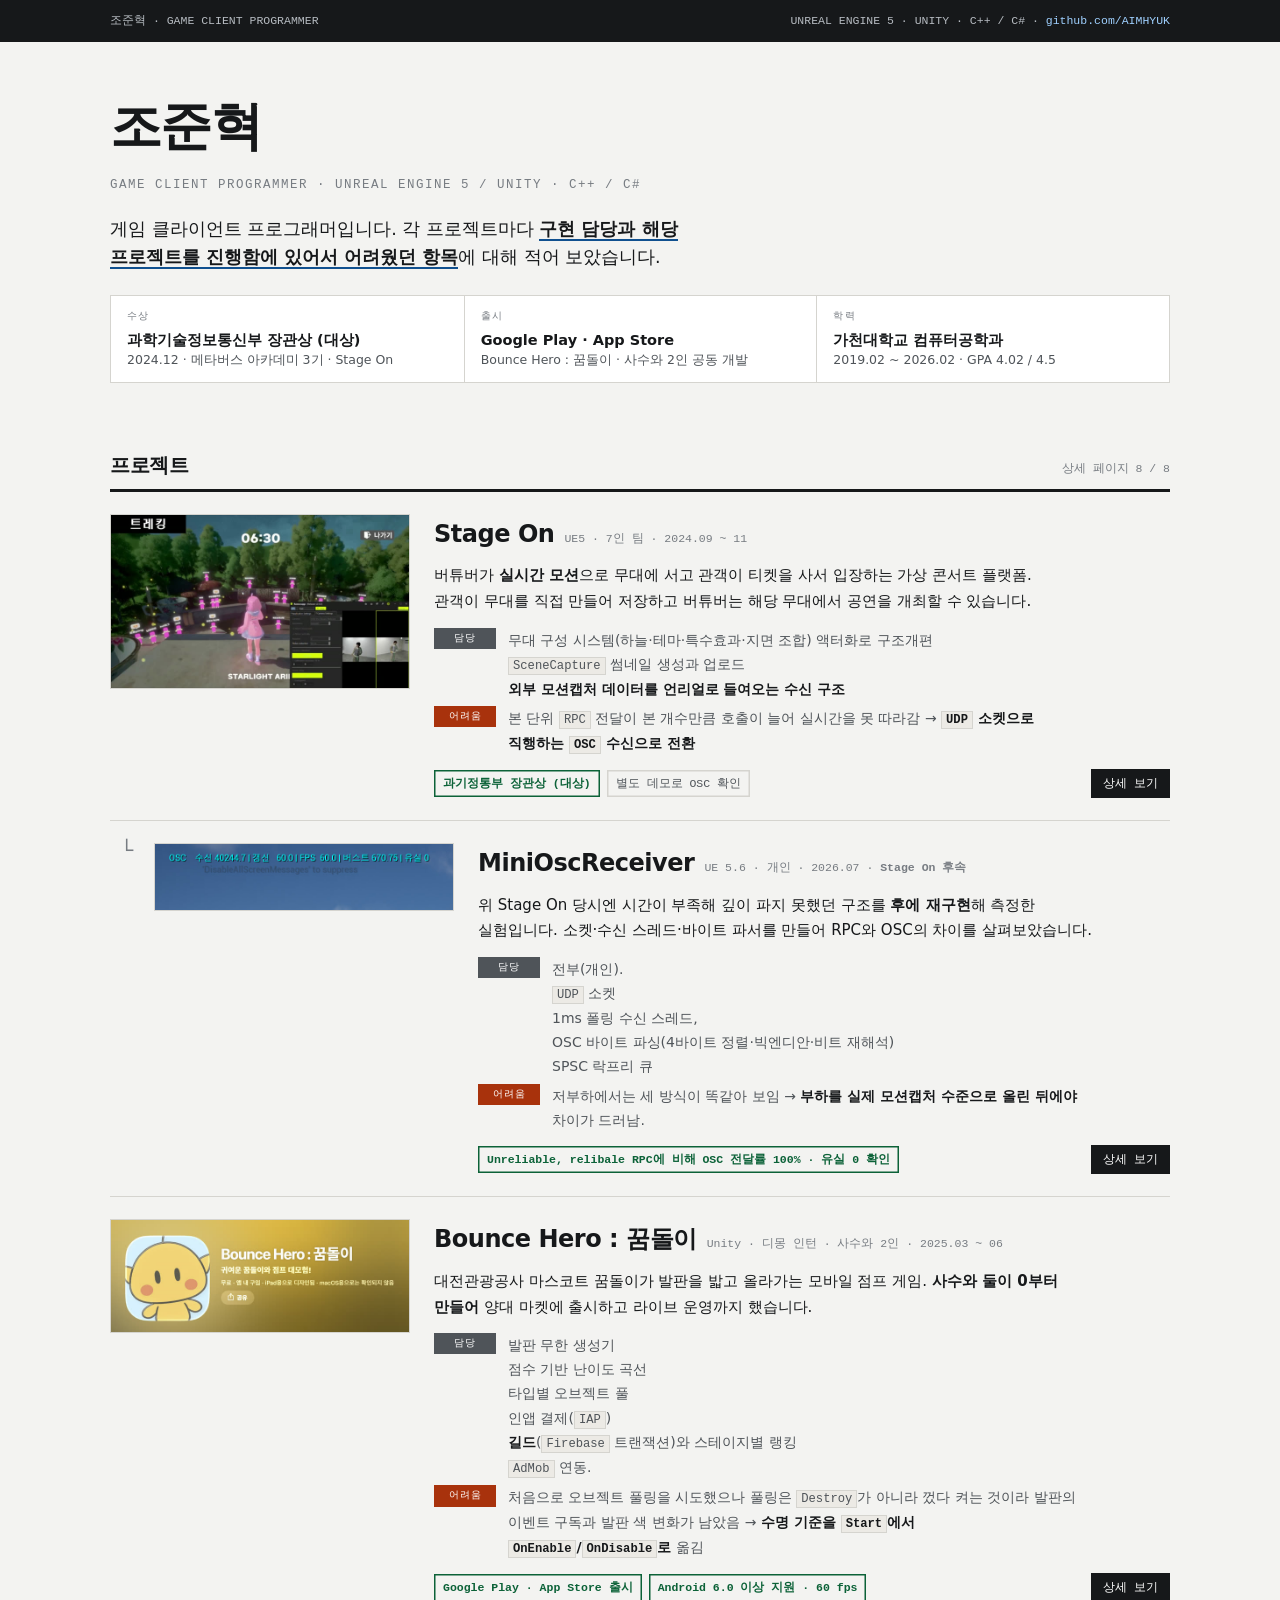
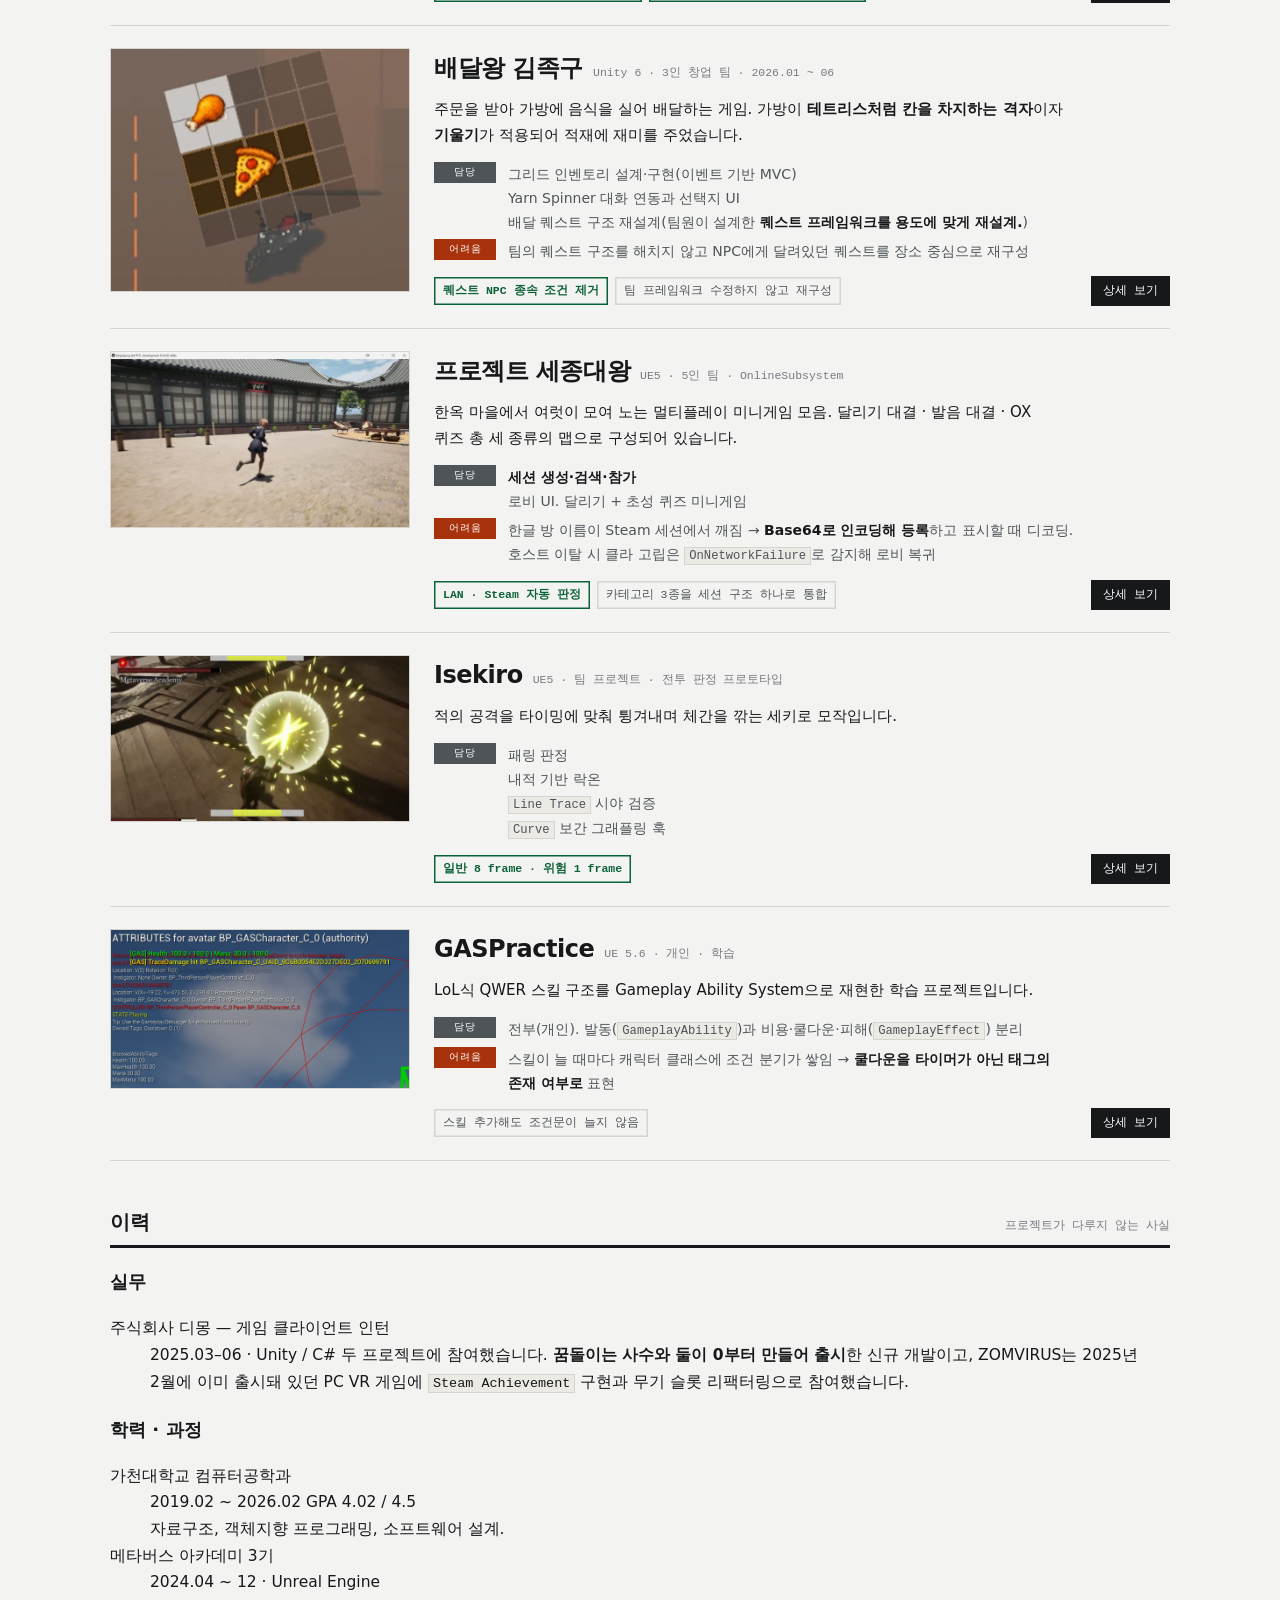
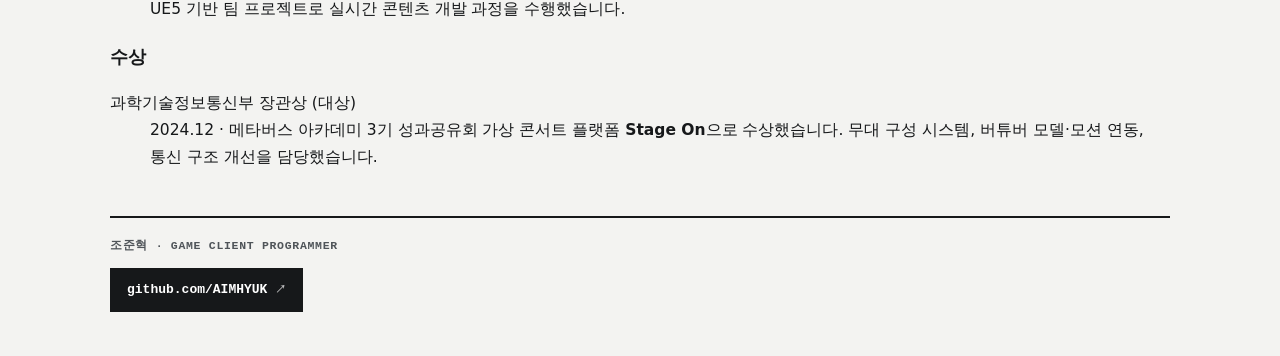
==== commit ae73dcb0: "스크린샷 8장 추가하고 검증한 수치로 본문 정정 촬영·삽입 - 썸네일 2장(miniosc, gas)으로 index 카드의 빈 칸을 없앰 - kingsejong 캐릭터 유지 2장 +" ====
--- a/index.html
+++ b/index.html
@@ -1,6 +1,5 @@
 <!doctype html>
-<html lang="ko">
-<head>
+<html lang="ko"><head>
 <meta charset="utf-8">
 <meta name="viewport" content="width=device-width, initial-scale=1">
 <title>조준혁 — Game Client Programmer</title>
@@ -25,24 +24,23 @@
   <header class="hero">
     <h1>조준혁</h1>
     <p class="role">GAME CLIENT PROGRAMMER · UNREAL ENGINE 5 / UNITY · C++ / C#</p>
-    <p class="pitch">문제의 원인을 <b>측정으로 확인하고</b>, 그에 맞는 구조를 고르는 클라이언트 프로그래머입니다.
-    아래 프로젝트마다 <b>무엇을 만들었는지 · 무엇이 막혔는지 · 어떻게 풀었는지</b>를 화면과 함께 적었습니다.</p>
+    <p class="pitch">게임 클라이언트 프로그래머입니다. 각 프로젝트마다 <b>구현 담당과 해당 프로젝트를 진행함에 있어서 어려웠던 항목</b>에 대해 적어 보았습니다.</p>
 
     <dl class="keys">
       <div>
         <dt>수상</dt>
         <dd>과학기술정보통신부 장관상 (대상)
         <span>2024.12 · 메타버스 아카데미 3기 · Stage On</span></dd>
-      </div>
-      <div>
+      </div><div>
         <dt>출시</dt>
         <dd>Google Play · App Store
-        <span>Bounce Hero : 꿈돌이 · 사수와 2인 개발</span></dd>
-      </div>
+        <span>Bounce Hero : 꿈돌이 · 사수와 2인 공동 개발</span></dd>
+      </div>
+      
       <div>
         <dt>학력</dt>
         <dd>가천대학교 컴퓨터공학과
-        <span>2019.02–2026.02 · GPA 4.02 / 4.5</span></dd>
+        <span>2019.02 ~ 2026.02 · GPA 4.02 / 4.5</span></dd>
       </div>
     </dl>
   </header>
@@ -63,13 +61,13 @@
       <div>
         <div class="pcard-head">
           <h3>Stage On</h3>
-          <span class="meta">UE5 · 7인 팀 · 2024.09–11</span>
+          <span class="meta">UE5 · 7인 팀 · 2024.09 ~ 11</span>
         </div>
         <p class="what">버튜버가 <b>실시간 모션</b>으로 무대에 서고 관객이 티켓을 사서 입장하는
-        가상 콘서트 플랫폼. 무대를 직접 만들어 저장하고 그 무대에서 공연을 엽니다.</p>
-        <dl class="mini">
-          <dt>담당</dt>
-          <dd>무대 구성 시스템(하늘·테마·특효·지면 조합), <code>SceneCapture</code> 썸네일 생성과 업로드,
+        가상 콘서트 플랫폼. 관객이 무대를 직접 만들어 저장하고 버튜버는 해당 무대에서 공연을 개최할 수 있습니다.</p>
+        <dl class="mini">
+          <dt>담당</dt>
+          <dd>무대 구성 시스템(하늘·테마·특수효과·지면 조합) 액터화로 구조개편<br> <code>SceneCapture</code> 썸네일 생성과 업로드<br>
           <b>외부 모션캡처 데이터를 언리얼로 들여오는 수신 구조</b></dd>
           <dt class="t">어려움</dt>
           <dd>본 단위 <code>RPC</code> 전달이 본 개수만큼 호출이 늘어 실시간을 못 따라감 →
@@ -77,7 +75,7 @@
         </dl>
         <div class="marks">
           <span>과기정통부 장관상 (대상)</span>
-          <span class="n">2년 뒤 별도 데모로 직접 확인</span>
+          <span class="n">별도 데모로 OSC 확인</span>
           <a href="projects/stageon.html">상세 보기</a>
         </div>
       </div>
@@ -86,26 +84,25 @@
     <!-- MiniOscReceiver — Stage On에서 갈라져 나온 후속 검증 -->
     <li class="pcard sub">
       <div class="pcard-media">
-        <div class="blank">게임이 아니라 측정 도구<br>화면 대신 <b>실제 로그</b>로 정리</div>
+        <img src="assets/images/thumbs/miniosc.jpg" alt="MiniOscReceiver 실행 중 화면에 뜬 계측 오버레이. 수신 40244.7, 갱신 60.0, FPS 60.0, 버스트 670.75, 유실 0으로 표시돼 있다">
       </div>
       <div>
         <div class="pcard-head">
           <h3>MiniOscReceiver</h3>
           <span class="meta">UE 5.6 · 개인 · 2026.07 · <b>Stage On 후속</b></span>
         </div>
-        <p class="what">위 <b>Stage On에서 내린 구조 선택이 옳았는지</b> 2년 뒤 직접 재구현해
-        측정한 실험입니다. 플러그인이 감추던 소켓·수신 스레드·바이트 파서를 직접 만들었습니다.</p>
-        <dl class="mini">
-          <dt>담당</dt>
-          <dd>전부(개인). <code>UDP</code> 소켓, 1ms 폴링 수신 스레드,
-          OSC 바이트 파싱(4바이트 정렬·빅엔디안·비트 재해석), SPSC 락프리 큐 마샬링</dd>
+        <p class="what">위 Stage On 당시엔 시간이 부족해 깊이 파지 못했던 구조를  <b>후에 재구현</b>해
+        측정한 실험입니다. 소켓·수신 스레드·바이트 파서를 만들어 RPC와 OSC의 차이를 살펴보았습니다.</p>
+        <dl class="mini">
+          <dt>담당</dt>
+          <dd>전부(개인).<br> <code>UDP</code> 소켓<br> 1ms 폴링 수신 스레드,
+         <br> OSC 바이트 파싱(4바이트 정렬·빅엔디안·비트 재해석) <br>SPSC 락프리 큐</dd>
           <dt class="t">어려움</dt>
           <dd>저부하에서는 세 방식이 똑같아 보임 →
-          <b>부하를 실제 모션캡처 수준으로 올린 뒤에야</b> 차이가 드러남. 잴 지표를 세 번 고쳐 잡음</dd>
-        </dl>
-        <div class="marks">
-          <span>OSC 전달률 100% · 유실 0</span>
-          <span class="n">Unreliable RPC 0.66% · Reliable은 연결 종료</span>
+          <b>부하를 실제 모션캡처 수준으로 올린 뒤에야</b> 차이가 드러남.</dd>
+        </dl>
+        <div class="marks">
+          <span>Unreliable, relibale RPC에 비해 OSC 전달률 100% · 유실 0 확인</span>
           <a href="projects/miniosc.html">상세 보기</a>
         </div>
       </div>
@@ -119,17 +116,17 @@
       <div>
         <div class="pcard-head">
           <h3>Bounce Hero : 꿈돌이</h3>
-          <span class="meta">Unity · 디몽 인턴 · 사수와 2인 · 2025.03–06</span>
-        </div>
-        <p class="what">대전관광공사 마스코트가 발판을 밟고 올라가는 모바일 점프 게임.
+          <span class="meta">Unity · 디몽 인턴 · 사수와 2인 · 2025.03 ~ 06</span>
+        </div>
+        <p class="what">대전관광공사 마스코트 꿈돌이가 발판을 밟고 올라가는 모바일 점프 게임.
         <b>사수와 둘이 0부터 만들어</b> 양대 마켓에 출시하고 라이브 운영까지 했습니다.</p>
         <dl class="mini">
           <dt>담당</dt>
-          <dd>발판 무한 생성기, <b>점수 기반 난이도 곡선</b>, 타입별 오브젝트 풀,
-          인앱 결제(<code>IAP</code>), <b>길드</b>(<code>Firebase</code> 트랜잭션)와 스테이지별 랭킹,
-          <code>AdMob</code> 연동. <b>커밋 155 / 302</b></dd>
-          <dt class="t">어려움</dt>
-          <dd>풀링은 <code>Destroy</code>가 아니라 껐다 켜는 것이라 이벤트 구독과 색이 남음 →
+          <dd>발판 무한 생성기<br> 점수 기반 난이도 곡선<br> 타입별 오브젝트 풀
+          <br>인앱 결제(<code>IAP</code>)<br> <b>길드</b>(<code>Firebase</code> 트랜잭션)와 스테이지별 랭킹
+          <br><code>AdMob</code> 연동.</dd>
+          <dt class="t">어려움</dt>
+          <dd>처음으로 오브젝트 풀링을 시도했으나 풀링은 <code>Destroy</code>가 아니라 껐다 켜는 것이라 발판의 이벤트 구독과 발판 색 변화가 남았음 →
           <b>수명 기준을 <code>Start</code>에서 <code>OnEnable</code>/<code>OnDisable</code>로</b> 옮김</dd>
         </dl>
         <div class="marks">
@@ -148,21 +145,20 @@
       <div>
         <div class="pcard-head">
           <h3>배달왕 김족구</h3>
-          <span class="meta">Unity 6 · 3인 창업 팀 · 2026.01–06</span>
-        </div>
-        <p class="what">주문을 받아 가방에 음식을 실어 배달하는 어드벤처.
-        가방이 <b>테트리스처럼 칸을 차지하는 격자</b>라, 공간을 어떻게 쓰느냐가 곧 플레이입니다.</p>
-        <dl class="mini">
-          <dt>담당</dt>
-          <dd>그리드 인벤토리 설계·구현(이벤트 기반 MVC), Yarn Spinner 대화 연동과 선택지 UI,
-          배달 도메인 재설계. <b>퀘스트 프레임워크와 입력 체계는 팀원 설계분</b></dd>
-          <dt class="t">어려움</dt>
-          <dd>회전을 넣자 방향마다 판정 분기가 늘어남 →
-          <b><code>EffectiveSize</code> 파생 속성</b>으로 바꿔 판정 코드에서 분기 제거</dd>
-        </dl>
-        <div class="marks">
-          <span>NPC 종속 조건 4종 제거</span>
-          <span class="n">팀 프레임워크 수정 0</span>
+          <span class="meta">Unity 6 · 3인 창업 팀 · 2026.01 ~ 06</span>
+        </div>
+        <p class="what">주문을 받아 가방에 음식을 실어 배달하는 게임.
+        가방이 <b>테트리스처럼 칸을 차지하는 격자</b>이자 <b>기울기</b>가 적용되어 적재에 재미를 주었습니다. </p>
+        <dl class="mini">
+          <dt>담당</dt>
+          <dd>그리드 인벤토리 설계·구현(이벤트 기반 MVC)<br>Yarn Spinner 대화 연동과 선택지 UI<br>
+          배달 퀘스트 구조 재설계(팀원이 설계한 <b>퀘스트 프레임워크를 용도에 맞게 재설계.</b>)</dd>
+          <dt class="t">어려움</dt>
+          <dd>팀의 퀘스트 구조를 해치지 않고 NPC에게 달려있던 퀘스트를 장소 중심으로 재구성</dd>
+        </dl>
+        <div class="marks">
+          <span>퀘스트 NPC 종속 조건 제거</span>
+          <span class="n">팀 프레임워크 수정하지 않고 재구성</span>
           <a href="projects/mdcalling.html">상세 보기</a>
         </div>
       </div>
@@ -179,14 +175,15 @@
           <span class="meta">UE5 · 5인 팀 · OnlineSubsystem</span>
         </div>
         <p class="what">한옥 마을에서 여럿이 모여 노는 멀티플레이 미니게임 모음.
-        달리기 · 대전 · 대화 세 종류의 맵이 있습니다.</p>
-        <dl class="mini">
-          <dt>담당</dt>
-          <dd><b>로비에서 게임 맵까지 들어가는 길 전체</b> — 세션 생성·검색·참가,
-          <code>ServerTravel</code>/<code>ClientTravel</code> 분리, 로비 UI</dd>
+        달리기 대결 · 발음 대결 · OX 퀴즈 총 세 종류의 맵으로 구성되어 있습니다.</p>
+        <dl class="mini">
+          <dt>담당</dt>
+          <dd><b>세션 생성·검색·참가</b><br>
+       로비 UI.
+          달리기 + 초성 퀴즈 미니게임</dd>
           <dt class="t">어려움</dt>
           <dd>한글 방 이름이 Steam 세션에서 깨짐 → <b>Base64로 인코딩해 등록</b>하고 표시할 때 디코딩.
-          호스트 이탈 시 클라 고립은 <code>OnNetworkFailure</code>로 감지해 로비 복귀</dd>
+          <br>호스트 이탈 시 클라 고립은 <code>OnNetworkFailure</code>로 감지해 로비 복귀</dd>
         </dl>
         <div class="marks">
           <span>LAN · Steam 자동 판정</span>
@@ -206,56 +203,25 @@
           <h3>Isekiro</h3>
           <span class="meta">UE5 · 팀 프로젝트 · 전투 판정 프로토타입</span>
         </div>
-        <p class="what">적의 공격을 타이밍에 맞춰 튕겨내며 체간을 깎는 검격 액션.
-        세키로의 패링이 왜 손맛이 좋은지 궁금해서 <b>구조를 직접 만들어 확인</b>했습니다.</p>
-        <dl class="mini">
-          <dt>담당</dt>
-          <dd>패링 판정, 내적 기반 락온과 <code>Line Trace</code> 시야 검증,
+        <p class="what">적의 공격을 타이밍에 맞춰 튕겨내며 체간을 깎는 세키로 모작입니다.</p>
+        <dl class="mini">
+          <dt>담당</dt>
+          <dd>패링 판정 <br> 내적 기반 락온<br> <code>Line Trace</code> 시야 검증<br>
           <code>Curve</code> 보간 그래플링 훅</dd>
-          <dt class="t">어려움</dt>
-          <dd>판정 창을 좁히자 입력 자체가 막힘 →
-          <b>판정 가능 시간과 쿨다운을 별개 타이머로 분리</b>해 받아낼 창만 좁힘</dd>
         </dl>
         <div class="marks">
           <span>일반 8 frame · 위험 1 frame</span>
-          <span class="n">같은 입력 · 같은 코드 경로로 두 난이도</span>
           <a href="projects/isekiro.html">상세 보기</a>
         </div>
       </div>
     </li>
 
     <!-- MapleBattleRoyaleArena -->
-    <li class="pcard">
-      <div class="pcard-media">
-        <div class="blank">화면 준비 중<br>MapleStory Worlds</div>
-      </div>
-      <div>
-        <div class="pcard-head">
-          <h3>MapleBattleRoyaleArena</h3>
-          <span class="meta">MSW · mLua · 4인 팀 · 커밋 129/147 · 진행중</span>
-        </div>
-        <p class="what">플레이어가 조작하지 않고 자동으로 싸우는 배틀로얄.
-        직접 하는 것은 <b>직업 스킬 · 대시 · 방향 전환 셋뿐</b>입니다.
-        넥슨 글로벌 개발 콘테스트 출품 예정.</p>
-        <dl class="mini">
-          <dt>담당</dt>
-          <dd>플레이어 이동·전투·스킬 시스템, 데이터 레이어, 서버 권위 구조</dd>
-          <dt class="t">어려움</dt>
-          <dd>내가 넣은 타격 active 구간이 <b>105스윙 실측에서 기여도 3%</b>, 뒤쪽 73%는 미사용 →
-          기능을 철회하고 그 결론을 커밋에 남김</dd>
-        </dl>
-        <div class="marks">
-          <span>1511줄 컨트롤러를 셋으로 · 계약 먼저</span>
-          <span class="n">이동 드라이버 4단계 은퇴 → 서버 일원화</span>
-          <a href="projects/mlb.html">상세 보기</a>
-        </div>
-      </div>
-    </li>
 
     <!-- GASPractice -->
     <li class="pcard">
       <div class="pcard-media">
-        <div class="blank">화면 준비 중<br>Gameplay Ability System</div>
+        <img src="assets/images/thumbs/gas.jpg" alt="GASPractice 실행 중 showdebug abilitysystem 오버레이. 어트리뷰트 Health 100, Mana 30과 보유 태그 Cooldown.Q, TraceDamage 적중 로그가 함께 표시돼 있다">
       </div>
       <div>
         <div class="pcard-head">
@@ -266,7 +232,7 @@
         <dl class="mini">
           <dt>담당</dt>
           <dd>전부(개인). 발동(<code>GameplayAbility</code>)과
-          비용·쿨다운·피해(<code>GameplayEffect</code>) 분리. 본인 작성 범위 8개 파일을 README에 명시</dd>
+          비용·쿨다운·피해(<code>GameplayEffect</code>) 분리</dd>
           <dt class="t">어려움</dt>
           <dd>스킬이 늘 때마다 캐릭터 클래스에 조건 분기가 쌓임 →
           <b>쿨다운을 타이머가 아닌 태그의 존재 여부로</b> 표현</dd>
@@ -301,10 +267,12 @@
       <h3>학력 · 과정</h3>
       <dl>
         <dt>가천대학교 컴퓨터공학과</dt>
-        <dd><span class="d">2019.02–2026.02 · GPA 4.02 / 4.5</span>
-        자료구조, 객체지향 프로그래밍, 소프트웨어 설계.</dd>
+        <dd><span class="d">2019.02 ~ 2026.02</span>
+GPA 4.02 / 4.5 
+        <br>자료구조, 객체지향 프로그래밍, 소프트웨어 설계.</dd>
         <dt>메타버스 아카데미 3기</dt>
-        <dd><span class="d">2024.04–12 · Unreal Engine</span>
+        <dd><span class="d">2024.04 ~ 12 · Unreal Engine</span>
+<br>
         UE5 기반 팀 프로젝트로 실시간 콘텐츠 개발 과정을 수행했습니다.</dd>
       </dl>
     </div>
@@ -314,18 +282,27 @@
         <dt>과학기술정보통신부 장관상 (대상)</dt>
         <dd><span class="d">2024.12 · 메타버스 아카데미 3기 성과공유회</span>
         가상 콘서트 플랫폼 <b>Stage On</b>으로 수상했습니다.
-        무대 전환 시스템, 버튜버 모델·모션 연동, 통신 구조 개선을 담당했습니다.</dd>
+        무대 구성 시스템, 버튜버 모델·모션 연동, 통신 구조 개선을 담당했습니다.</dd>
       </dl>
     </div>
   </div>
 
   <div class="foot">
     <span>조준혁 · GAME CLIENT PROGRAMMER</span>
-    <a href="https://github.com/AIMHYUK" target="_blank" rel="noreferrer">github.com/AIMHYUK</a>
-    <span>수치는 직접 측정한 것만 적었습니다</span>
-  </div>
+    <a href="https://github.com/AIMHYUK" target="_blank" rel="noreferrer">github.com/AIMHYUK</a></div>
 
 </main>
 
-</body>
-</html>
+
+
+
+
+
+
+
+
+
+
+
+
+</body></html>
--- a/assets/portfolio.css
+++ b/assets/portfolio.css
@@ -77,7 +77,27 @@
   .p-impl   > h3 { background: var(--accent); }
   .p-shot   > h3 { background: var(--ink-2); }
   .p-trouble> h3 { background: var(--trouble); }
+  /* 트러블슈팅 안에서 성격이 다른 항목.
+     '어려움'은 막혀서 구조를 바꾼 것, '디테일'은 흔한 문제지만 그냥 넘기지 않은 것. */
+  .p-trouble.p-detail > h3 { background: var(--todo); }
   .p-result > h3 { background: var(--result); }
+
+  /* 이어서 — 그 기능에 딸린 페이지(시각화·후속 실험·스토어)를 기능 바로 아래에 둔다.
+     푸터로 내리면 어느 기능의 것인지가 사라진다. */
+  .p-next { display: flex; flex-wrap: wrap; align-items: center; gap: 9px 11px; }
+  .p-next > h3 { margin: 0; background: var(--ink); }
+  .p-next a { display: inline-flex; align-items: center; gap: 8px;
+              font-family: var(--mono); font-size: 13px; font-weight: 700;
+              text-decoration: none; padding: 9px 15px;
+              background: var(--panel); color: var(--ink);
+              box-shadow: inset 0 0 0 1.5px var(--line);
+              transition: background .18s var(--ease), color .18s var(--ease),
+                          transform .18s var(--ease); }
+  .p-next a[target="_blank"] { background: var(--ink); color: #fff; box-shadow: none; }
+  .p-next a[target="_blank"]::after { content: "↗"; font-size: 11px; opacity: .7; }
+  .p-next a:hover { background: var(--accent); color: #fff;
+                    box-shadow: none; transform: translateY(-2px); }
+  .p-next .why { font-size: 13.5px; color: var(--ink-2); flex: 1 1 22ch; }
 
   /* 한 줄 길이 제한. ch는 라틴 기준이라 한글에서는 절반밖에 못 쓴다.
      100ch ≈ 한글 50자로, 읽기 편한 폭을 지키면서 여백을 줄인 값이다. */
@@ -135,10 +155,30 @@
               letter-spacing: .12em; color: var(--ink-3); font-weight: 400; }
   .close p { margin: 0; font-size: 14.5px; color: var(--ink-2); max-width: 100ch; }
 
-  .foot { margin-top: 30px; border-top: 1px solid var(--line); padding: 16px 0 46px;
-          font-family: var(--mono); font-size: 11.5px; color: var(--ink-3);
-          display: flex; gap: 10px 20px; flex-wrap: wrap; }
-  .foot a { color: var(--accent); text-decoration: none; }
+  /* ══ 푸터 ══
+     여기 링크(시연 영상 · 저장소 · 시각화 페이지)가 이 페이지의 마지막 행선지다.
+     본문과 같은 크기의 글씨로 두면 안 눌린다. 카드의 '상세 보기' 버튼과 같은
+     생김새를 키워서 쓴다. */
+  .foot { margin-top: 46px; border-top: 2px solid var(--ink); padding: 18px 0 56px;
+          display: flex; flex-wrap: wrap; align-items: center; gap: 12px 10px; }
+
+  /* 이름과 주석은 한 줄을 통째로 차지해, 링크 줄과 섞이지 않는다 */
+  .foot > span { flex: 0 0 100%; font-family: var(--mono); font-size: 11.5px;
+                 letter-spacing: .06em; color: var(--ink-3); }
+  .foot > span:first-child { color: var(--ink-2); font-weight: 700; }
+
+  .foot a { display: inline-flex; align-items: center; gap: 8px;
+            font-family: var(--mono); font-size: 13px; font-weight: 700;
+            text-decoration: none; padding: 11px 17px;
+            background: var(--ink); color: #fff;
+            transition: background .18s var(--ease), transform .18s var(--ease); }
+  /* 바깥으로 나가는 링크만 화살표를 단다 */
+  .foot a[target="_blank"]::after { content: "↗"; font-size: 11px; opacity: .7; }
+  /* 포폴 안의 다른 페이지는 속이 빈 버튼으로 구분 */
+  .foot a:not([target="_blank"]) { background: var(--panel); color: var(--ink);
+            box-shadow: inset 0 0 0 1.5px var(--line); }
+  .foot a:hover { background: var(--accent); color: #fff;
+                  box-shadow: none; transform: translateY(-2px); }
 
   @media (max-width: 860px) {
     .facts { grid-template-columns: repeat(2, minmax(0, 1fr)); }
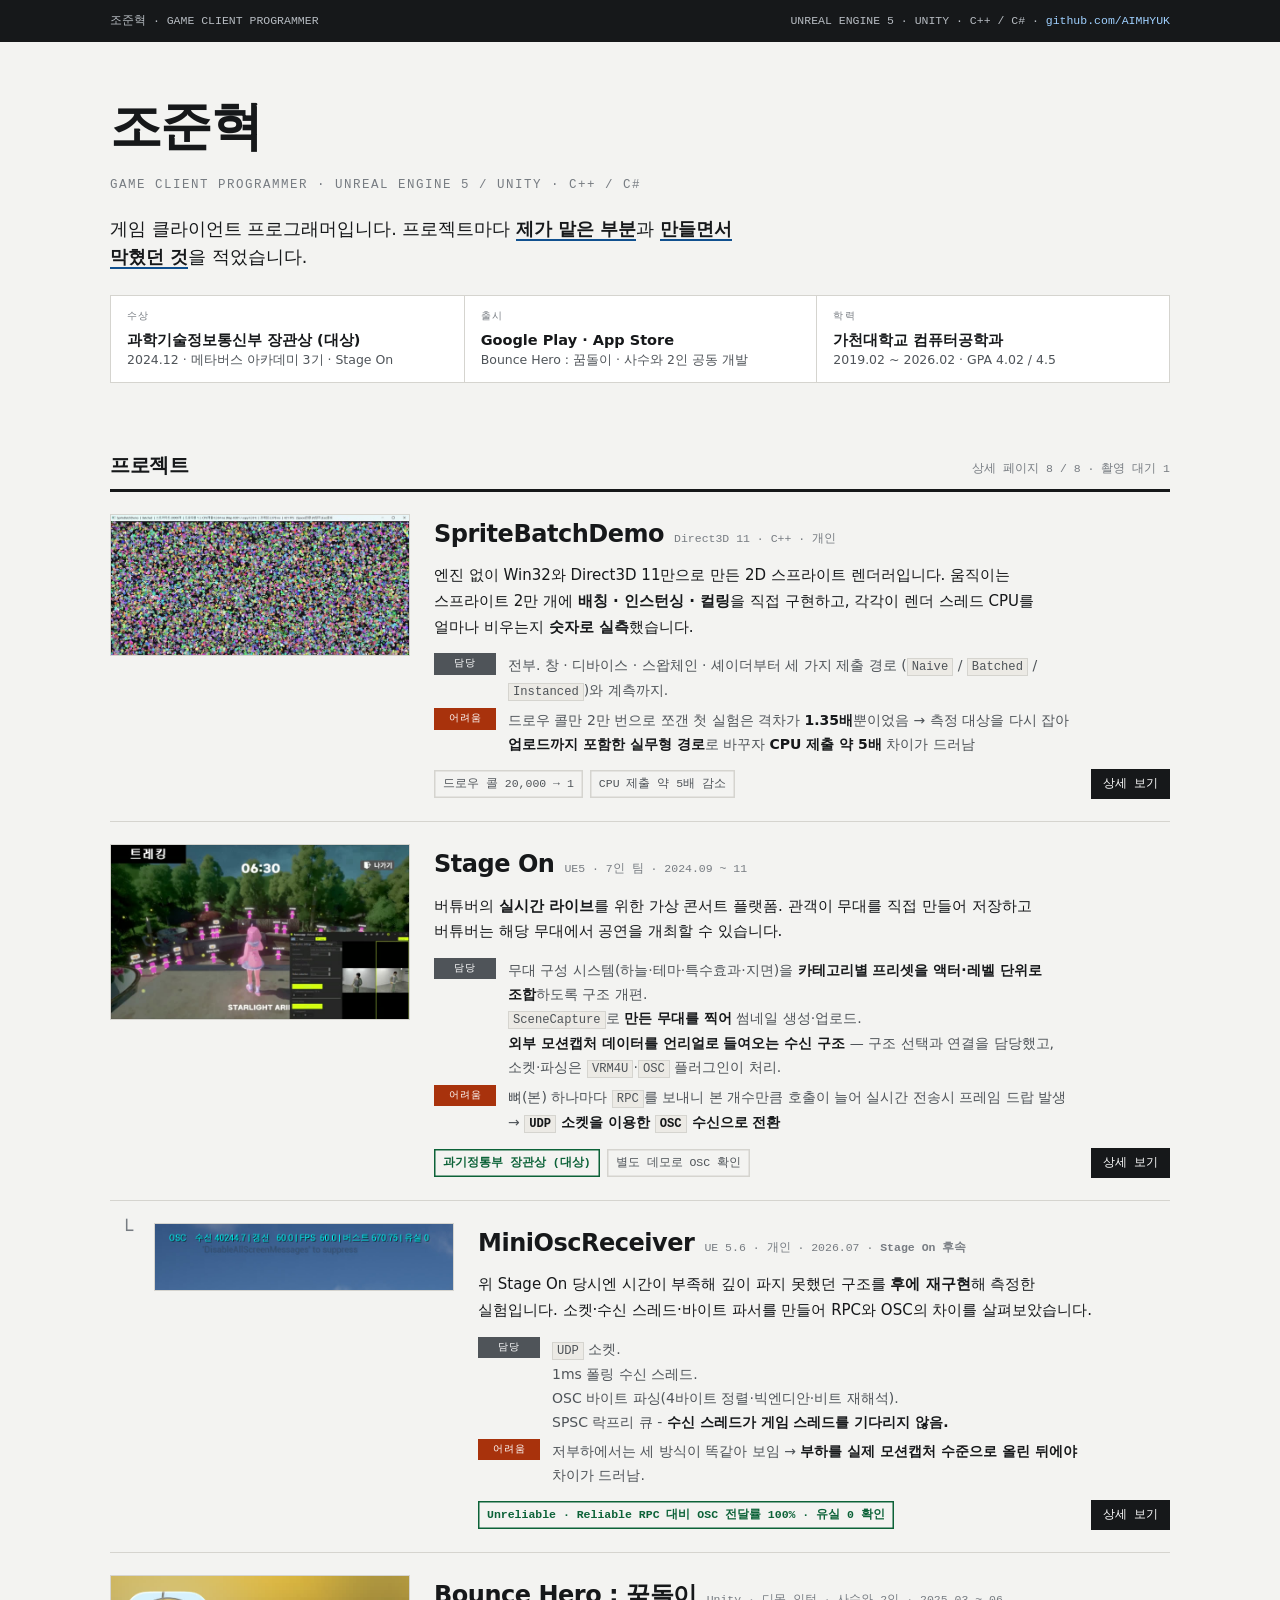
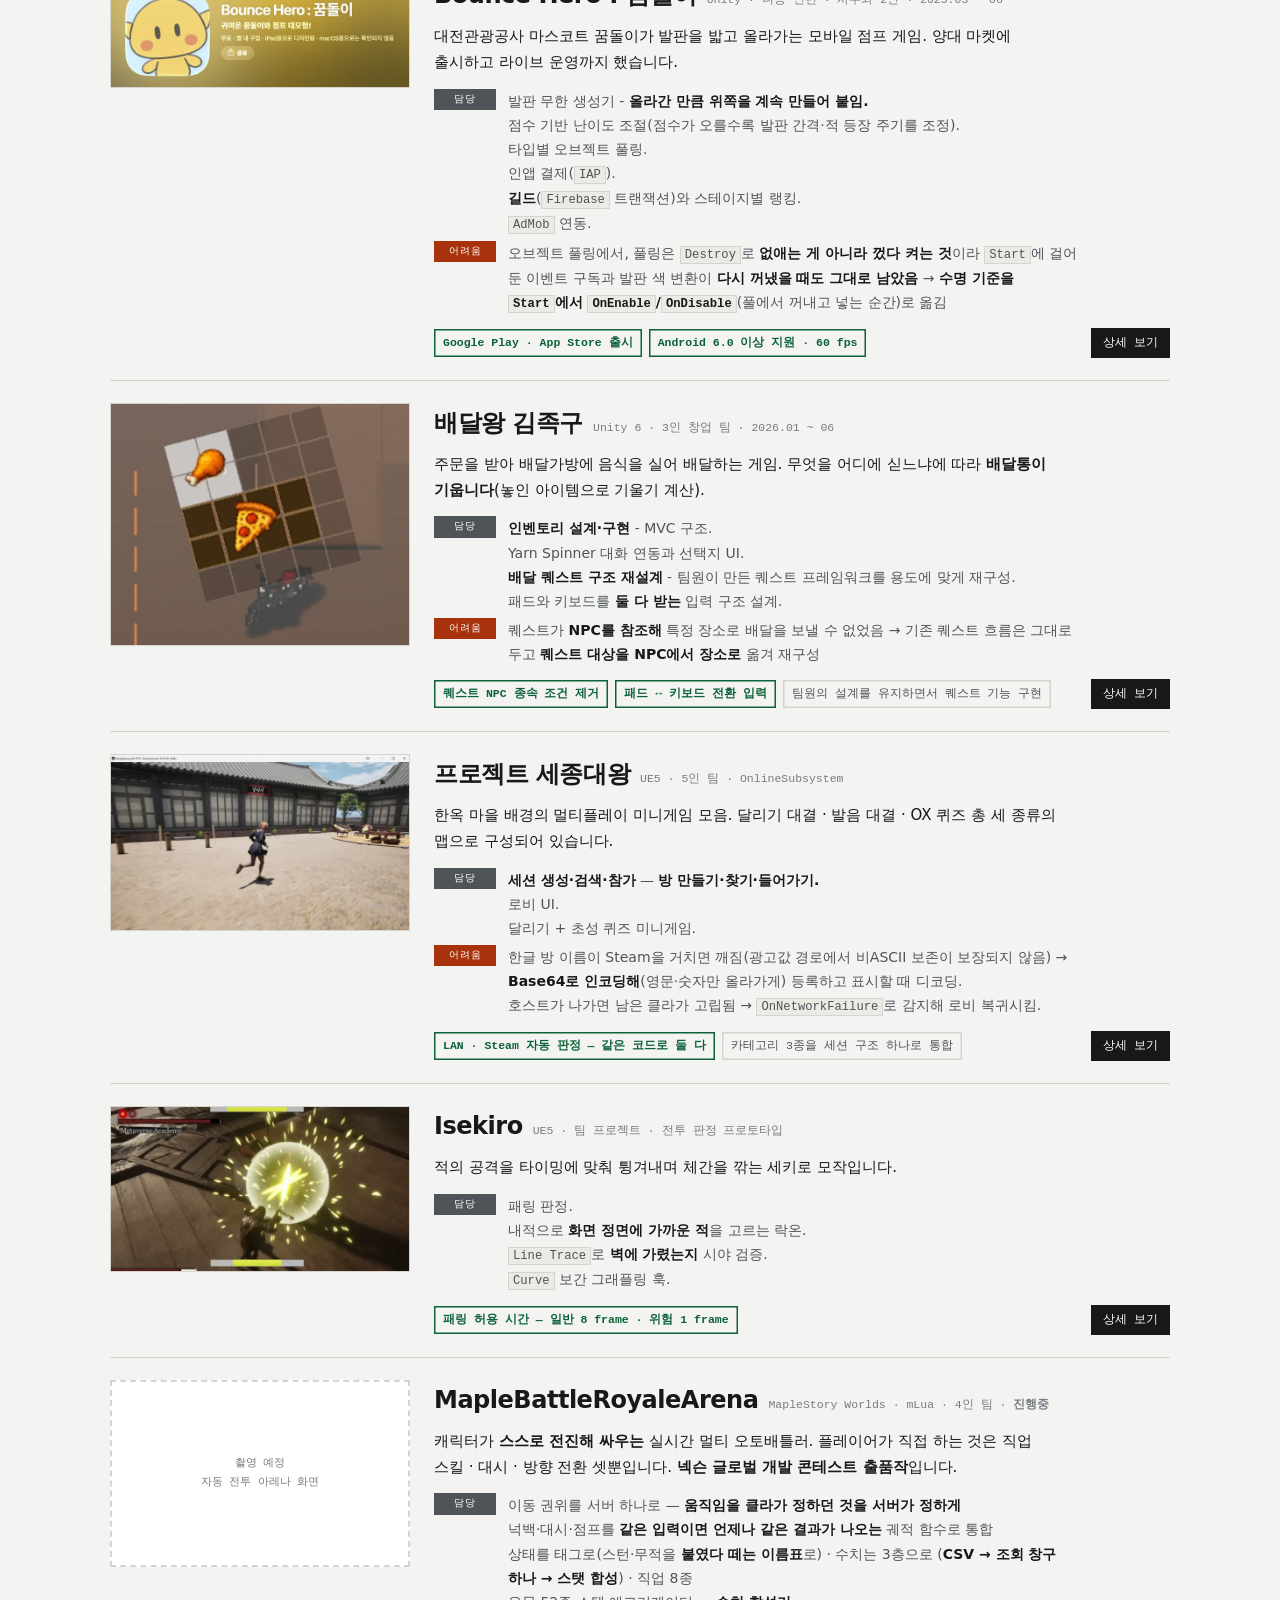
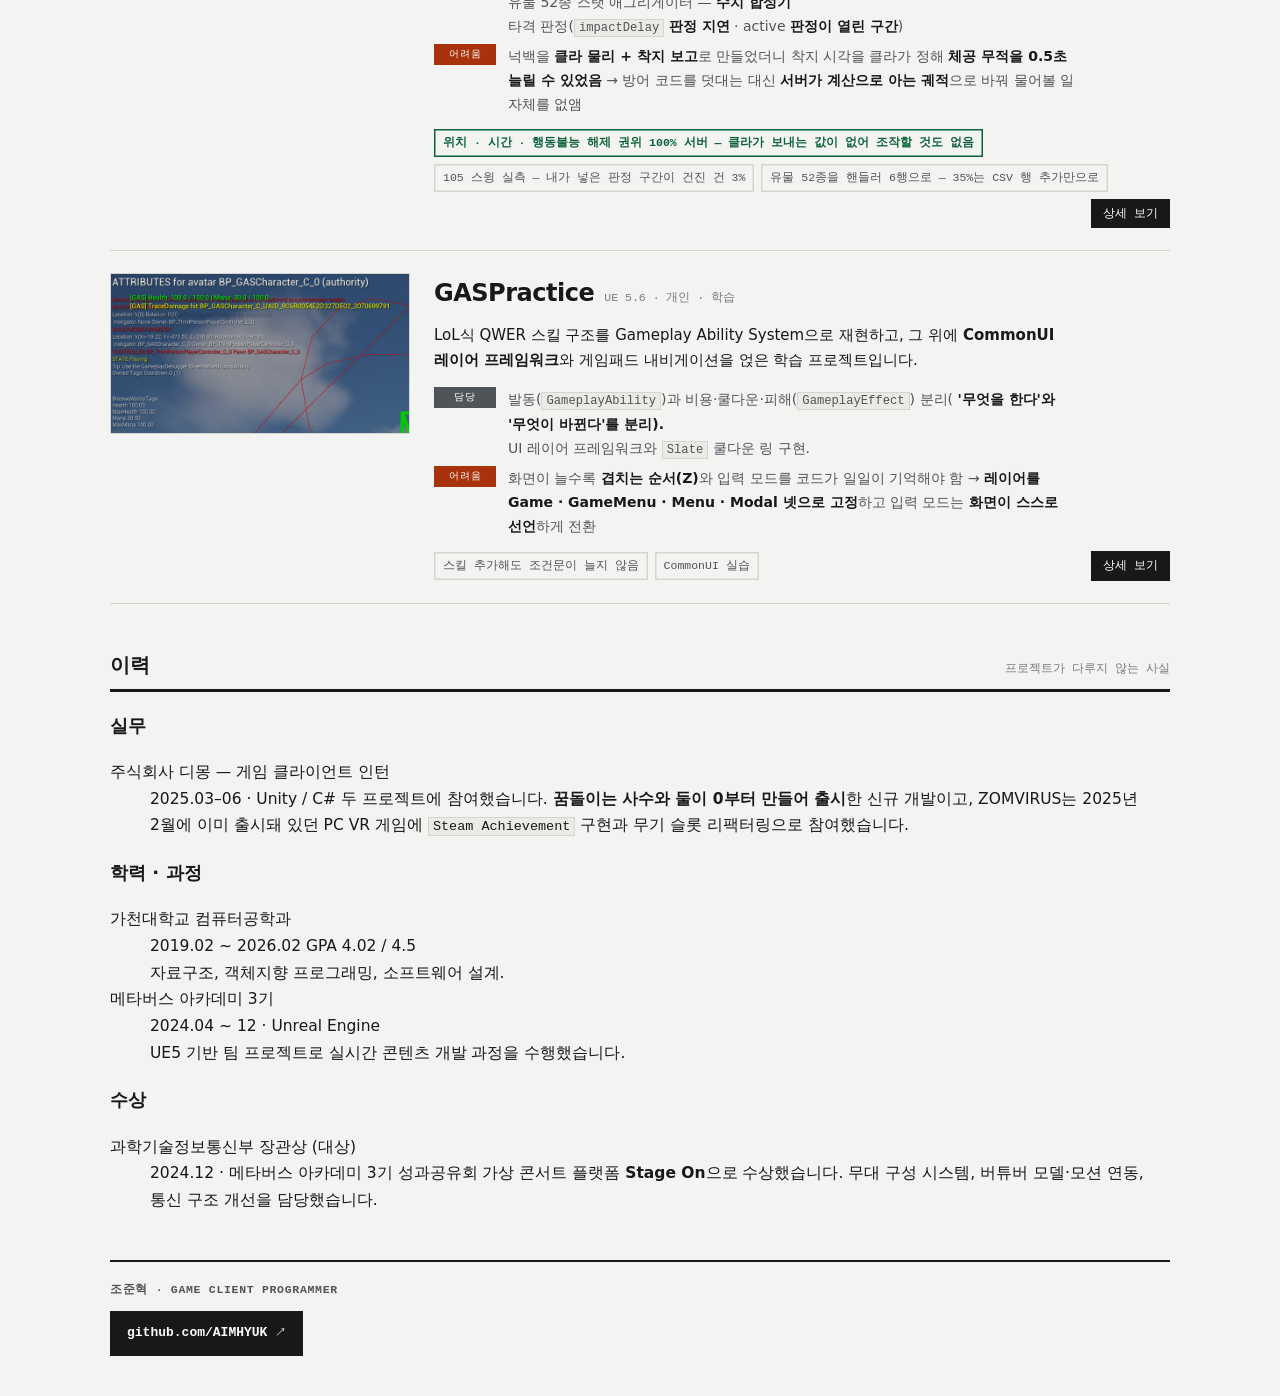
==== commit f9d8a729: "개편본을 공개 포폴로 교체 + SpriteBatchDemo 추가 v2/ 에서 다듬던 개편본을 루트로 올려 공개 대상으로 삼는다. 경로는 한 단계 얕아진 만큼 조정했다(index ." ====
--- a/index.html
+++ b/index.html
@@ -24,7 +24,7 @@
   <header class="hero">
     <h1>조준혁</h1>
     <p class="role">GAME CLIENT PROGRAMMER · UNREAL ENGINE 5 / UNITY · C++ / C#</p>
-    <p class="pitch">게임 클라이언트 프로그래머입니다. 각 프로젝트마다 <b>구현 담당과 해당 프로젝트를 진행함에 있어서 어려웠던 항목</b>에 대해 적어 보았습니다.</p>
+    <p class="pitch">게임 클라이언트 프로그래머입니다. 프로젝트마다 <b>제가 맡은 부분</b>과 <b>만들면서 막혔던 것</b>을 적었습니다.</p>
 
     <dl class="keys">
       <div>
@@ -48,10 +48,40 @@
   <!-- ══════ 프로젝트 ══════ -->
   <div class="sec-lbl">
     <h2>프로젝트</h2>
-    <span>상세 페이지 8 / 8</span>
+    <span>상세 페이지 8 / 8 · 촬영 대기 1</span>
   </div>
 
   <ul class="plist">
+
+    <!-- SpriteBatchDemo -->
+    <li class="pcard">
+      <div class="pcard-media">
+        <img src="assets/images/thumbs/spritebatch.jpg" alt="SpriteBatchDemo 실행 화면. 제목 표시줄에 Batched, 스프라이트 20000개, 드로우콜 1, CPU제출 0.334ms, 421 FPS. 알록달록한 도형 2만 개가 화면을 가득 채우고 있다">
+      </div>
+      <div>
+        <div class="pcard-head">
+          <h3>SpriteBatchDemo</h3>
+          <span class="meta">Direct3D 11 · C++ · 개인</span>
+        </div>
+        <p class="what">엔진 없이 Win32와 Direct3D 11만으로 만든 2D 스프라이트 렌더러입니다.
+        움직이는 스프라이트 2만 개에 <b>배칭 · 인스턴싱 · 컬링</b>을 직접 구현하고,
+        각각이 렌더 스레드 CPU를 얼마나 비우는지 <b>숫자로 실측</b>했습니다.</p>
+        <dl class="mini">
+          <dt>담당</dt>
+          <dd>전부. 창 · 디바이스 · 스왑체인 · 셰이더부터 세 가지 제출 경로
+          (<code>Naive</code> / <code>Batched</code> / <code>Instanced</code>)와 계측까지.</dd>
+          <dt class="t">어려움</dt>
+          <dd>드로우 콜만 2만 번으로 쪼갠 첫 실험은 격차가 <b>1.35배</b>뿐이었음 →
+          측정 대상을 다시 잡아 <b>업로드까지 포함한 실무형 경로</b>로 바꾸자
+          <b>CPU 제출 약 5배</b> 차이가 드러남</dd>
+        </dl>
+        <div class="marks">
+          <span class="n">드로우 콜 20,000 → 1</span>
+          <span class="n">CPU 제출 약 5배 감소</span>
+          <a href="projects/spritebatch.html">상세 보기</a>
+        </div>
+      </div>
+    </li>
 
     <!-- Stage On -->
     <li class="pcard">
@@ -63,15 +93,16 @@
           <h3>Stage On</h3>
           <span class="meta">UE5 · 7인 팀 · 2024.09 ~ 11</span>
         </div>
-        <p class="what">버튜버가 <b>실시간 모션</b>으로 무대에 서고 관객이 티켓을 사서 입장하는
-        가상 콘서트 플랫폼. 관객이 무대를 직접 만들어 저장하고 버튜버는 해당 무대에서 공연을 개최할 수 있습니다.</p>
-        <dl class="mini">
-          <dt>담당</dt>
-          <dd>무대 구성 시스템(하늘·테마·특수효과·지면 조합) 액터화로 구조개편<br> <code>SceneCapture</code> 썸네일 생성과 업로드<br>
-          <b>외부 모션캡처 데이터를 언리얼로 들여오는 수신 구조</b></dd>
-          <dt class="t">어려움</dt>
-          <dd>본 단위 <code>RPC</code> 전달이 본 개수만큼 호출이 늘어 실시간을 못 따라감 →
-          <b><code>UDP</code> 소켓으로 직행하는 <code>OSC</code> 수신으로 전환</b></dd>
+        <p class="what">버튜버의 <b>실시간 라이브</b>를 위한 가상 콘서트 플랫폼. 관객이 무대를 직접 만들어 저장하고 버튜버는 해당 무대에서 공연을 개최할 수 있습니다.</p>
+        <dl class="mini">
+          <dt>담당</dt>
+          <dd>무대 구성 시스템(하늘·테마·특수효과·지면)을 <b>카테고리별 프리셋을 액터·레벨 단위로 조합</b>하도록 구조 개편.<br>
+          <code>SceneCapture</code>로 <b>만든 무대를 찍어</b> 썸네일 생성·업로드.<br>
+          <b>외부 모션캡처 데이터를 언리얼로 들여오는 수신 구조</b> — 구조 선택과 연결을 담당했고,
+          소켓·파싱은 <code>VRM4U</code>·<code>OSC</code> 플러그인이 처리.</dd>
+          <dt class="t">어려움</dt>
+          <dd>뼈(본) 하나마다 <code>RPC</code>를 보내니 본 개수만큼 호출이 늘어 실시간 전송시 프레임 드랍 발생 →
+          <b><code>UDP</code> 소켓을 이용한 <code>OSC</code> 수신으로 전환</b></dd>
         </dl>
         <div class="marks">
           <span>과기정통부 장관상 (대상)</span>
@@ -95,14 +126,14 @@
         측정한 실험입니다. 소켓·수신 스레드·바이트 파서를 만들어 RPC와 OSC의 차이를 살펴보았습니다.</p>
         <dl class="mini">
           <dt>담당</dt>
-          <dd>전부(개인).<br> <code>UDP</code> 소켓<br> 1ms 폴링 수신 스레드,
-         <br> OSC 바이트 파싱(4바이트 정렬·빅엔디안·비트 재해석) <br>SPSC 락프리 큐</dd>
+          <dd><code>UDP</code> 소켓.<br> 1ms 폴링 수신 스레드.
+         <br> OSC 바이트 파싱(4바이트 정렬·빅엔디안·비트 재해석). <br>SPSC 락프리 큐 - <b>수신 스레드가 게임 스레드를 기다리지 않음.</b></dd>
           <dt class="t">어려움</dt>
           <dd>저부하에서는 세 방식이 똑같아 보임 →
           <b>부하를 실제 모션캡처 수준으로 올린 뒤에야</b> 차이가 드러남.</dd>
         </dl>
         <div class="marks">
-          <span>Unreliable, relibale RPC에 비해 OSC 전달률 100% · 유실 0 확인</span>
+          <span>Unreliable · Reliable RPC 대비 OSC 전달률 100% · 유실 0 확인</span>
           <a href="projects/miniosc.html">상세 보기</a>
         </div>
       </div>
@@ -119,15 +150,19 @@
           <span class="meta">Unity · 디몽 인턴 · 사수와 2인 · 2025.03 ~ 06</span>
         </div>
         <p class="what">대전관광공사 마스코트 꿈돌이가 발판을 밟고 올라가는 모바일 점프 게임.
-        <b>사수와 둘이 0부터 만들어</b> 양대 마켓에 출시하고 라이브 운영까지 했습니다.</p>
-        <dl class="mini">
-          <dt>담당</dt>
-          <dd>발판 무한 생성기<br> 점수 기반 난이도 곡선<br> 타입별 오브젝트 풀
-          <br>인앱 결제(<code>IAP</code>)<br> <b>길드</b>(<code>Firebase</code> 트랜잭션)와 스테이지별 랭킹
-          <br><code>AdMob</code> 연동.</dd>
-          <dt class="t">어려움</dt>
-          <dd>처음으로 오브젝트 풀링을 시도했으나 풀링은 <code>Destroy</code>가 아니라 껐다 켜는 것이라 발판의 이벤트 구독과 발판 색 변화가 남았음 →
-          <b>수명 기준을 <code>Start</code>에서 <code>OnEnable</code>/<code>OnDisable</code>로</b> 옮김</dd>
+      양대 마켓에 출시하고 라이브 운영까지 했습니다.</p>
+        <dl class="mini">
+          <dt>담당</dt>
+          <dd>발판 무한 생성기 - <b>올라간 만큼 위쪽을 계속 만들어 붙임.</b><br>
+          점수 기반 난이도 조절(점수가 오를수록 발판 간격·적 등장 주기를 조정).<br>
+          타입별 오브젝트 풀링.<br>
+          인앱 결제(<code>IAP</code>).<br>
+          <b>길드</b>(<code>Firebase</code> 트랜잭션)와 스테이지별 랭킹.<br>
+          <code>AdMob</code> 연동.</dd>
+          <dt class="t">어려움</dt>
+          <dd>오브젝트 풀링에서, 풀링은 <code>Destroy</code>로 <b>없애는 게 아니라 껐다 켜는 것</b>이라
+          <code>Start</code>에 걸어 둔 이벤트 구독과 발판 색 변환이 <b>다시 꺼냈을 때도 그대로 남았음</b> →
+          <b>수명 기준을 <code>Start</code>에서 <code>OnEnable</code>/<code>OnDisable</code></b>(풀에서 꺼내고 넣는 순간)로 옮김</dd>
         </dl>
         <div class="marks">
           <span>Google Play · App Store 출시</span>
@@ -147,18 +182,23 @@
           <h3>배달왕 김족구</h3>
           <span class="meta">Unity 6 · 3인 창업 팀 · 2026.01 ~ 06</span>
         </div>
-        <p class="what">주문을 받아 가방에 음식을 실어 배달하는 게임.
-        가방이 <b>테트리스처럼 칸을 차지하는 격자</b>이자 <b>기울기</b>가 적용되어 적재에 재미를 주었습니다. </p>
-        <dl class="mini">
-          <dt>담당</dt>
-          <dd>그리드 인벤토리 설계·구현(이벤트 기반 MVC)<br>Yarn Spinner 대화 연동과 선택지 UI<br>
-          배달 퀘스트 구조 재설계(팀원이 설계한 <b>퀘스트 프레임워크를 용도에 맞게 재설계.</b>)</dd>
-          <dt class="t">어려움</dt>
-          <dd>팀의 퀘스트 구조를 해치지 않고 NPC에게 달려있던 퀘스트를 장소 중심으로 재구성</dd>
+        <p class="what">주문을 받아 배달가방에 음식을 실어 배달하는 게임.
+       무엇을 어디에 싣느냐에 따라
+        <b>배달통이 기웁니다</b>(놓인 아이템으로 기울기 계산).</p>
+        <dl class="mini">
+          <dt>담당</dt>
+          <dd><b>인벤토리 설계·구현</b> - MVC 구조.<br>
+          Yarn Spinner 대화 연동과 선택지 UI.<br>
+          <b>배달 퀘스트 구조 재설계</b> - 팀원이 만든 퀘스트 프레임워크를 용도에 맞게 재구성.<br>
+          패드와 키보드를 <b>둘 다 받는</b> 입력 구조 설계.</dd>
+          <dt class="t">어려움</dt>
+          <dd>퀘스트가 <b>NPC를 참조해</b> 특정 장소로 배달을 보낼 수 없었음 →
+          기존 퀘스트 흐름은 그대로 두고 <b>퀘스트 대상을 NPC에서 장소로</b> 옮겨 재구성</dd>
         </dl>
         <div class="marks">
           <span>퀘스트 NPC 종속 조건 제거</span>
-          <span class="n">팀 프레임워크 수정하지 않고 재구성</span>
+          <span>패드 ↔ 키보드 전환 입력</span>
+          <span class="n">팀원의 설계를 유지하면서 퀘스트 기능 구현</span>
           <a href="projects/mdcalling.html">상세 보기</a>
         </div>
       </div>
@@ -174,19 +214,20 @@
           <h3>프로젝트 세종대왕</h3>
           <span class="meta">UE5 · 5인 팀 · OnlineSubsystem</span>
         </div>
-        <p class="what">한옥 마을에서 여럿이 모여 노는 멀티플레이 미니게임 모음.
+        <p class="what">한옥 마을 배경의 멀티플레이 미니게임 모음.
         달리기 대결 · 발음 대결 · OX 퀴즈 총 세 종류의 맵으로 구성되어 있습니다.</p>
         <dl class="mini">
           <dt>담당</dt>
-          <dd><b>세션 생성·검색·참가</b><br>
-       로비 UI.
-          달리기 + 초성 퀴즈 미니게임</dd>
-          <dt class="t">어려움</dt>
-          <dd>한글 방 이름이 Steam 세션에서 깨짐 → <b>Base64로 인코딩해 등록</b>하고 표시할 때 디코딩.
-          <br>호스트 이탈 시 클라 고립은 <code>OnNetworkFailure</code>로 감지해 로비 복귀</dd>
-        </dl>
-        <div class="marks">
-          <span>LAN · Steam 자동 판정</span>
+          <dd><b>세션 생성·검색·참가</b> — <b>방 만들기·찾기·들어가기.</b><br>
+          로비 UI.<br>
+          달리기 + 초성 퀴즈 미니게임.</dd>
+          <dt class="t">어려움</dt>
+          <dd>한글 방 이름이 Steam을 거치면 깨짐(광고값 경로에서 비ASCII 보존이 보장되지 않음) →
+          <b>Base64로 인코딩해</b>(영문·숫자만 올라가게) 등록하고 표시할 때 디코딩.<br>
+          호스트가 나가면 남은 클라가 고립됨 → <code>OnNetworkFailure</code>로 감지해 로비 복귀시킴.</dd>
+        </dl>
+        <div class="marks">
+          <span>LAN · Steam 자동 판정 — 같은 코드로 둘 다</span>
           <span class="n">카테고리 3종을 세션 구조 하나로 통합</span>
           <a href="projects/kingsejong.html">상세 보기</a>
         </div>
@@ -206,17 +247,50 @@
         <p class="what">적의 공격을 타이밍에 맞춰 튕겨내며 체간을 깎는 세키로 모작입니다.</p>
         <dl class="mini">
           <dt>담당</dt>
-          <dd>패링 판정 <br> 내적 기반 락온<br> <code>Line Trace</code> 시야 검증<br>
-          <code>Curve</code> 보간 그래플링 훅</dd>
-        </dl>
-        <div class="marks">
-          <span>일반 8 frame · 위험 1 frame</span>
+          <dd>패링 판정. <br> 내적으로 <b>화면 정면에 가까운 적</b>을 고르는 락온.<br> <code>Line Trace</code>로 <b>벽에 가렸는지</b> 시야 검증.<br>
+          <code>Curve</code> 보간 그래플링 훅.</dd>
+        </dl>
+        <div class="marks">
+          <span>패링 허용 시간 — 일반 8 frame · 위험 1 frame</span>
           <a href="projects/isekiro.html">상세 보기</a>
         </div>
       </div>
     </li>
 
     <!-- MapleBattleRoyaleArena -->
+    <li class="pcard">
+      <div class="pcard-media">
+        <div class="blank">촬영 예정<br>자동 전투 아레나 화면</div>
+      </div>
+      <div>
+        <div class="pcard-head">
+          <h3>MapleBattleRoyaleArena</h3>
+          <span class="meta">MapleStory Worlds · mLua · 4인 팀 · <b>진행중</b></span>
+        </div>
+        <p class="what">캐릭터가 <b>스스로 전진해 싸우는</b> 실시간 멀티 오토배틀러.
+        플레이어가 직접 하는 것은 직업 스킬 · 대시 · 방향 전환 셋뿐입니다.
+        <b>넥슨 글로벌 개발 콘테스트 출품작</b>입니다.</p>
+        <dl class="mini">
+          <dt>담당</dt>
+          <dd>이동 권위를 서버 하나로 — <b>움직임을 클라가 정하던 것을 서버가 정하게</b><br>
+          넉백·대시·점프를 <b>같은 입력이면 언제나 같은 결과가 나오는</b> 궤적 함수로 통합<br>
+          상태를 태그로(스턴·무적을 <b>붙였다 떼는 이름표</b>로) · 수치는 3층으로
+          (<b>CSV → 조회 창구 하나 → 스탯 합성</b>) · 직업 8종<br>
+          유물 52종 스탯 애그리게이터 — <b>수치 합성기</b><br>
+          타격 판정(<code>impactDelay</code> <b>판정 지연</b> · active <b>판정이 열린 구간</b>)</dd>
+          <dt class="t">어려움</dt>
+          <dd>넉백을 <b>클라 물리 + 착지 보고</b>로 만들었더니 착지 시각을 클라가 정해
+          <b>체공 무적을 0.5초 늘릴 수 있었음</b> → 방어 코드를 덧대는 대신
+          <b>서버가 계산으로 아는 궤적</b>으로 바꿔 물어볼 일 자체를 없앰</dd>
+        </dl>
+        <div class="marks">
+          <span>위치 · 시간 · 행동불능 해제 권위 100% 서버 — <b>클라가 보내는 값이 없어 조작할 것도 없음</b></span>
+          <span class="n">105 스윙 실측 — 내가 넣은 판정 구간이 건진 건 3%</span>
+          <span class="n">유물 52종을 핸들러 6행으로 — 35%는 CSV 행 추가만으로</span>
+          <a href="projects/mlb.html">상세 보기</a>
+        </div>
+      </div>
+    </li>
 
     <!-- GASPractice -->
     <li class="pcard">
@@ -228,17 +302,21 @@
           <h3>GASPractice</h3>
           <span class="meta">UE 5.6 · 개인 · 학습</span>
         </div>
-        <p class="what">LoL식 QWER 스킬 구조를 Gameplay Ability System으로 재현한 학습 프로젝트입니다.</p>
-        <dl class="mini">
-          <dt>담당</dt>
-          <dd>전부(개인). 발동(<code>GameplayAbility</code>)과
-          비용·쿨다운·피해(<code>GameplayEffect</code>) 분리</dd>
-          <dt class="t">어려움</dt>
-          <dd>스킬이 늘 때마다 캐릭터 클래스에 조건 분기가 쌓임 →
-          <b>쿨다운을 타이머가 아닌 태그의 존재 여부로</b> 표현</dd>
+        <p class="what">LoL식 QWER 스킬 구조를 Gameplay Ability System으로 재현하고,
+        그 위에 <b>CommonUI 레이어 프레임워크</b>와 게임패드 내비게이션을 얹은 학습 프로젝트입니다.</p>
+        <dl class="mini">
+          <dt>담당</dt>
+          <dd>발동(<code>GameplayAbility</code>)과 비용·쿨다운·피해(<code>GameplayEffect</code>) 분리(
+          <b>'무엇을 한다'와 '무엇이 바뀐다'를 분리).</b><br>
+          UI 레이어 프레임워크와 <code>Slate</code> 쿨다운 링 구현.</dd>
+          <dt class="t">어려움</dt>
+          <dd>화면이 늘수록 <b>겹치는 순서(Z)</b>와 입력 모드를 코드가 일일이 기억해야 함 →
+          <b>레이어를 Game · GameMenu · Menu · Modal 넷으로 고정</b>하고
+          입력 모드는 <b>화면이 스스로 선언</b>하게 전환</dd>
         </dl>
         <div class="marks">
           <span class="n">스킬 추가해도 조건문이 늘지 않음</span>
+          <span class="n">CommonUI 실습</span>
           <a href="projects/gas.html">상세 보기</a>
         </div>
       </div>
@@ -305,4 +383,7 @@
 
 
 
+
+
+
 </body></html>
--- a/assets/portfolio.css
+++ b/assets/portfolio.css
@@ -81,6 +81,22 @@
      '어려움'은 막혀서 구조를 바꾼 것, '디테일'은 흔한 문제지만 그냥 넘기지 않은 것. */
   .p-trouble.p-detail > h3 { background: var(--todo); }
   .p-result > h3 { background: var(--result); }
+
+  /* 트러블슈팅 항목에서 그 문제가 나온 기능으로 건너뛰는 링크.
+     어느 기능에서 막힌 것인지 눌러서 바로 확인하게 한다. */
+  .p-trouble .flink { color: var(--accent); text-decoration: none;
+    border-bottom: 1px dotted var(--accent); }
+  .p-trouble .flink:hover { border-bottom-style: solid; }
+
+  /* 기능 -> 그 기능에서 막혔던 트러블슈팅으로 내려가는 링크.
+     기능을 다 읽은 자리에서 "여기서 뭐가 터졌나"를 바로 볼 수 있게 한다. */
+  .tnote { margin-top: 12px; padding: 7px 0 7px 11px; font-size: 13.5px;
+    color: var(--ink-2); border-left: 3px solid var(--trouble); }
+  .tnote > b { display: block; margin-bottom: 4px; letter-spacing: .04em;
+    font-family: var(--mono); font-size: 11.5px; color: var(--ink-3); }
+  .tnote a { color: var(--accent); text-decoration: none;
+    border-bottom: 1px dotted var(--accent); }
+  .tnote a:hover { border-bottom-style: solid; }
 
   /* 이어서 — 그 기능에 딸린 페이지(시각화·후속 실험·스토어)를 기능 바로 아래에 둔다.
      푸터로 내리면 어느 기능의 것인지가 사라진다. */
@@ -138,6 +154,15 @@
   .shots figcaption b { font-family: var(--mono); font-size: 11px; color: var(--ink-3);
                         display: block; letter-spacing: .06em; }
 
+  /* 한 칸을 다 쓰는 영상/스크린샷 (좌우 비교가 아니라 전환 자체를 보여줄 때) */
+  .shot-wide { margin: 0; }
+  .shot-wide video,
+  .shot-wide img { border: 1px solid var(--line); background: var(--panel);
+                   width: 100%; height: auto; display: block; }
+  .shot-wide figcaption { font-size: 12.5px; color: var(--ink-2); padding-top: 6px; }
+  .shot-wide figcaption b { font-family: var(--mono); font-size: 11px; color: var(--ink-3);
+                            display: block; letter-spacing: .06em; }
+
   /* 촬영이 필요한 자리 */
   .need {
     border: 2px dashed var(--todo); background: #fdfaf0;
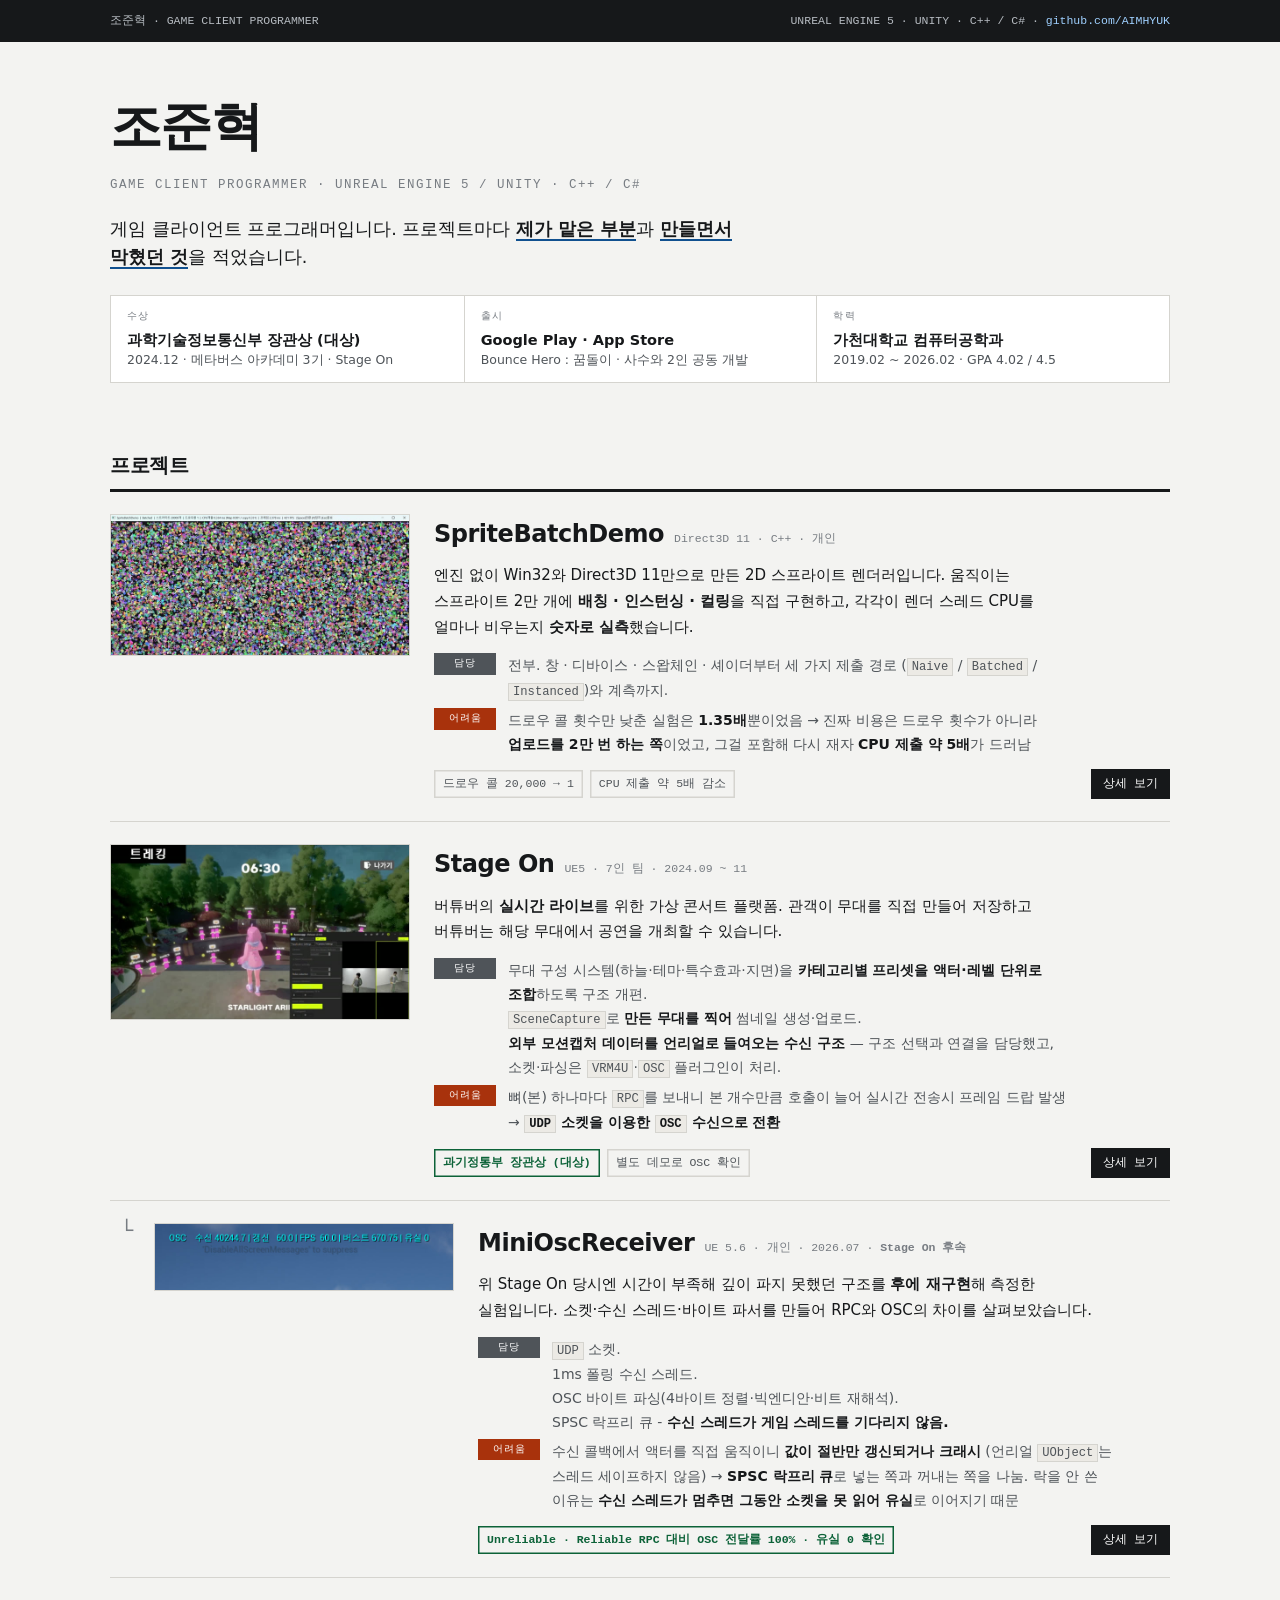
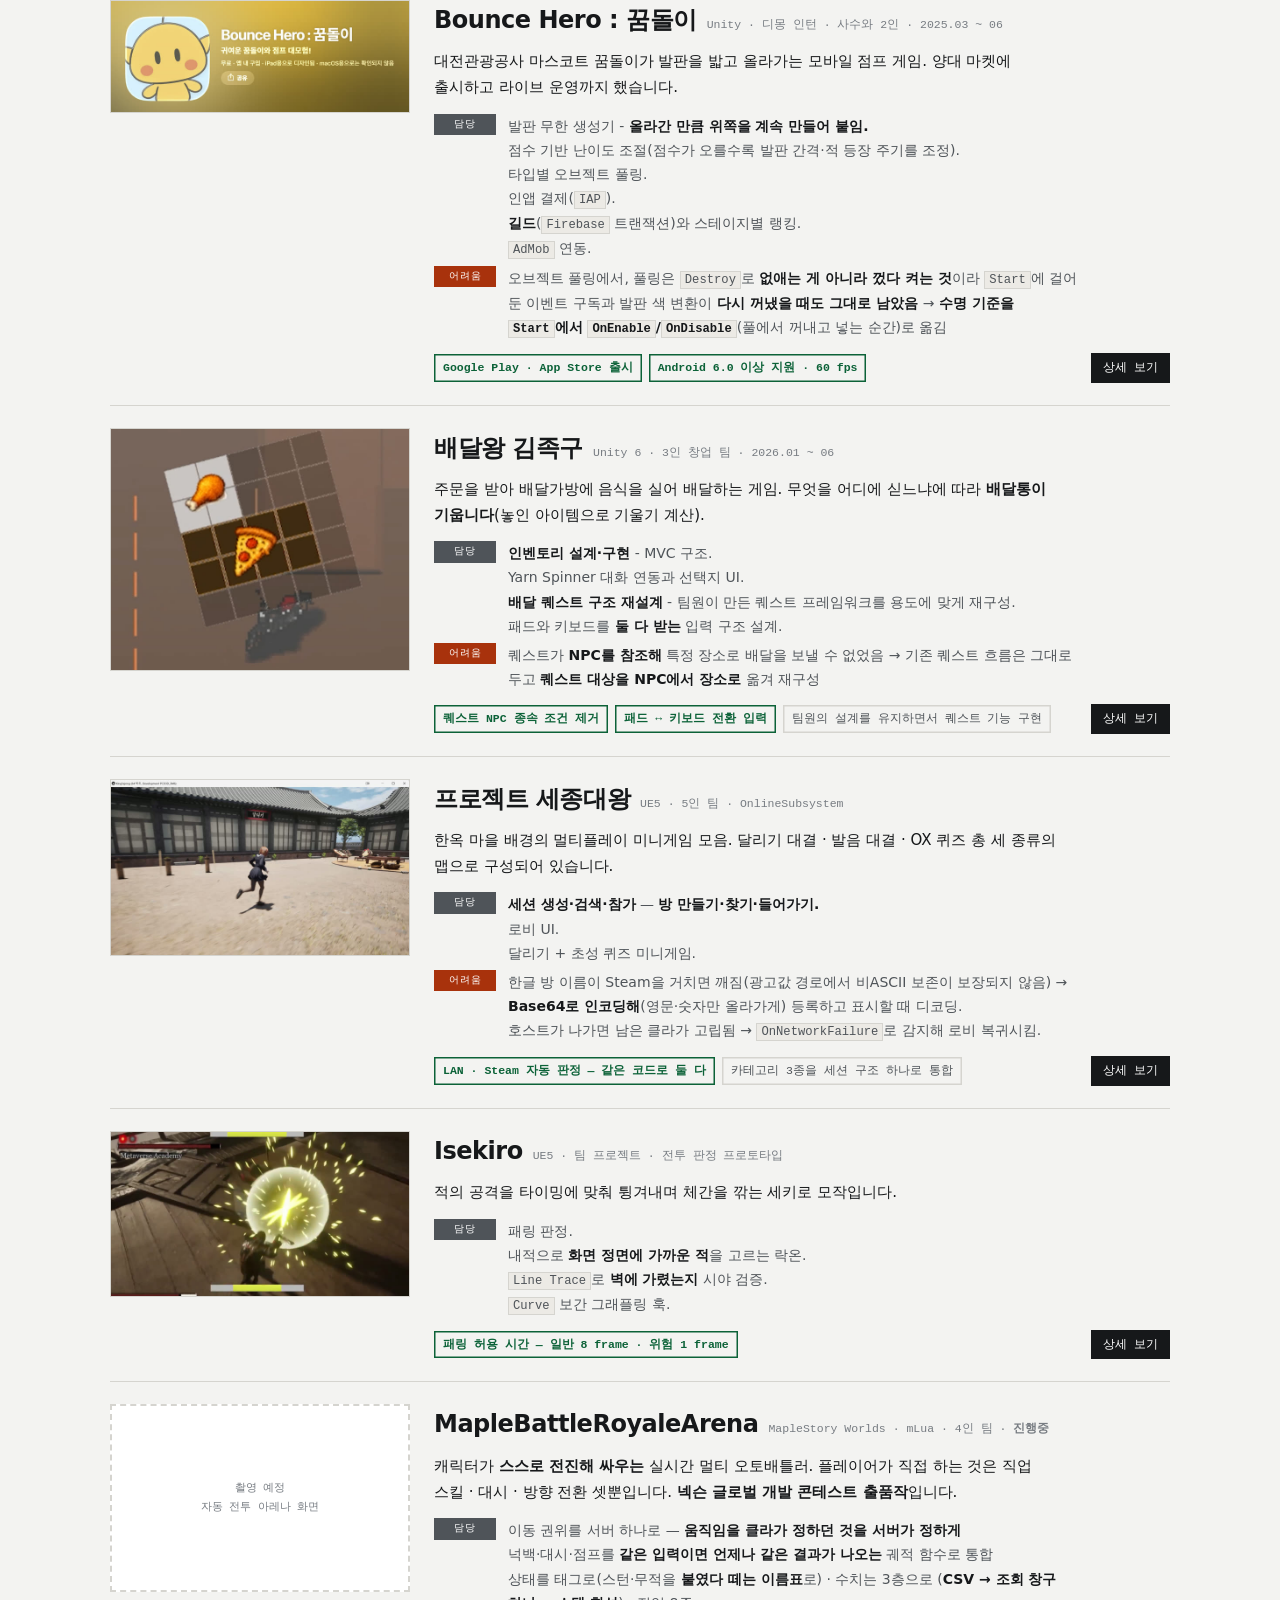
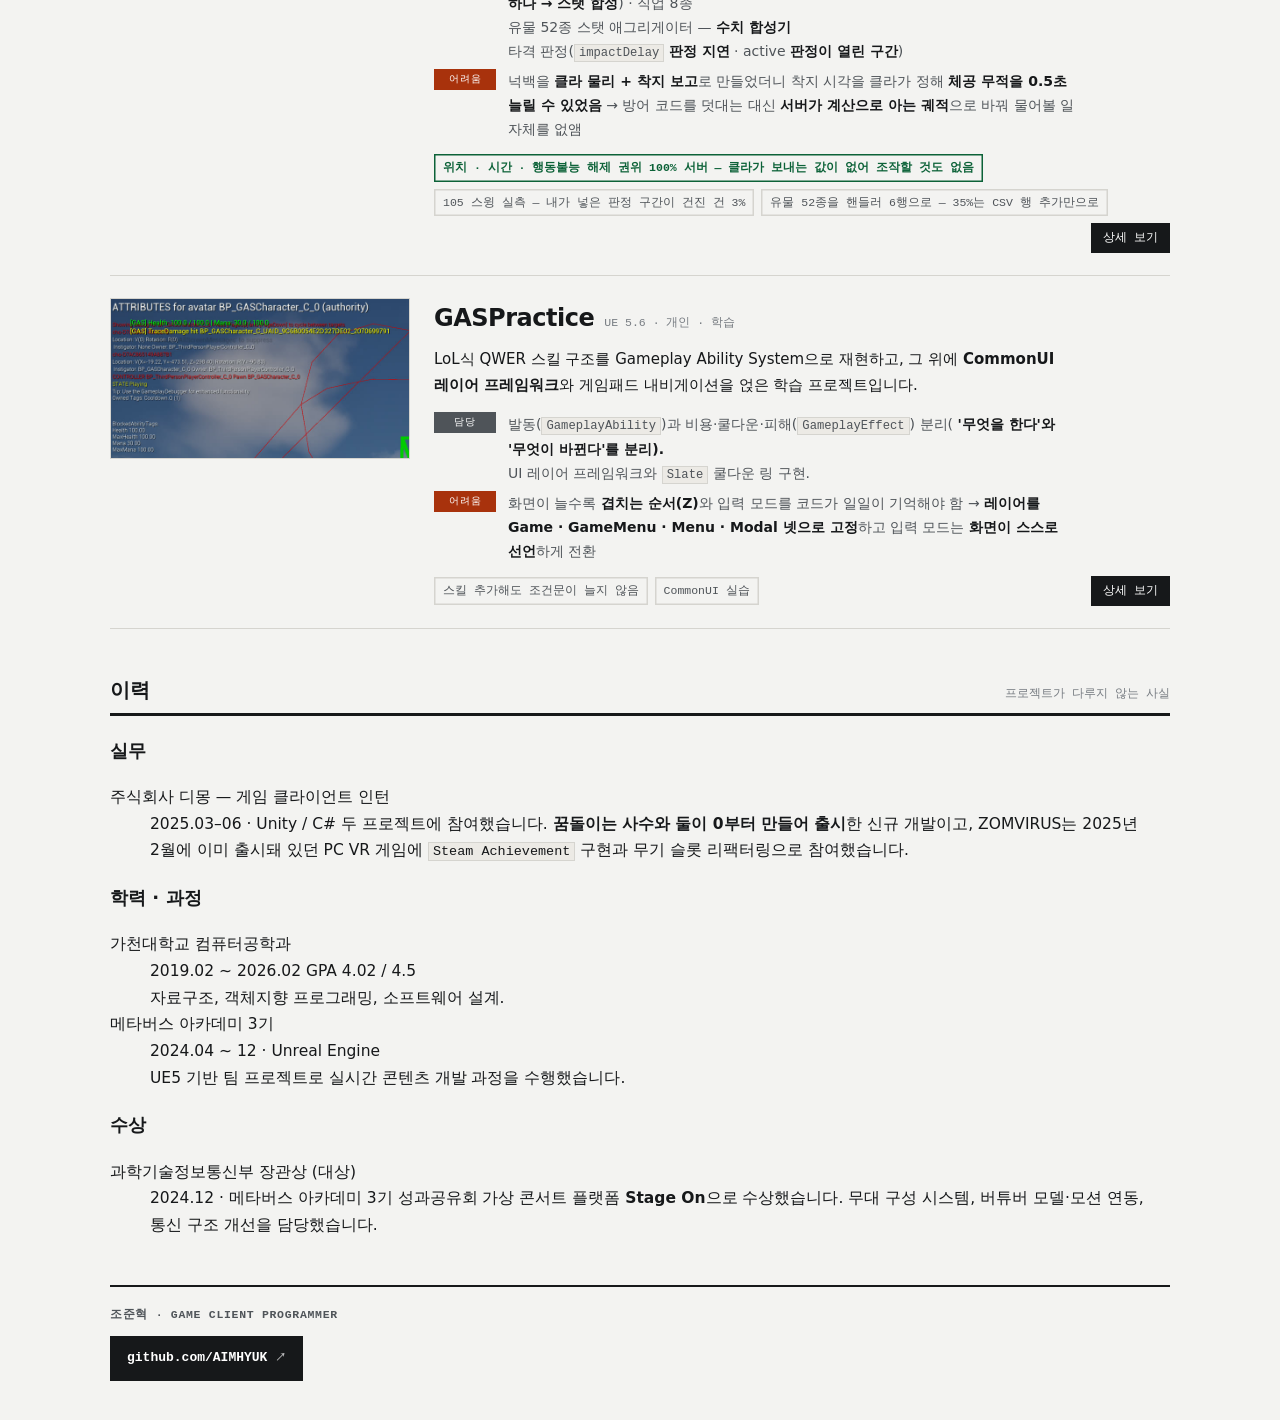
==== commit 6c0ea302: "카드 문구와 비유 표현 정리 - SpriteBatchDemo 카드: 1.35배 실험 뒤에 무엇이 바뀌었는지 바로잡았다.   Batched는 그대로였고 Naive를 실무형(스프라이트" ====
--- a/index.html
+++ b/index.html
@@ -48,7 +48,7 @@
   <!-- ══════ 프로젝트 ══════ -->
   <div class="sec-lbl">
     <h2>프로젝트</h2>
-    <span>상세 페이지 8 / 8 · 촬영 대기 1</span>
+    <span></span>
   </div>
 
   <ul class="plist">
@@ -71,9 +71,9 @@
           <dd>전부. 창 · 디바이스 · 스왑체인 · 셰이더부터 세 가지 제출 경로
           (<code>Naive</code> / <code>Batched</code> / <code>Instanced</code>)와 계측까지.</dd>
           <dt class="t">어려움</dt>
-          <dd>드로우 콜만 2만 번으로 쪼갠 첫 실험은 격차가 <b>1.35배</b>뿐이었음 →
-          측정 대상을 다시 잡아 <b>업로드까지 포함한 실무형 경로</b>로 바꾸자
-          <b>CPU 제출 약 5배</b> 차이가 드러남</dd>
+          <dd>드로우 콜 횟수만 낮춘 실험은 <b>1.35배</b>뿐이었음 →
+          진짜 비용은 드로우 횟수가 아니라 <b>업로드를 2만 번 하는 쪽</b>이었고,
+          그걸 포함해 다시 재자 <b>CPU 제출 약 5배</b>가 드러남</dd>
         </dl>
         <div class="marks">
           <span class="n">드로우 콜 20,000 → 1</span>
@@ -129,8 +129,10 @@
           <dd><code>UDP</code> 소켓.<br> 1ms 폴링 수신 스레드.
          <br> OSC 바이트 파싱(4바이트 정렬·빅엔디안·비트 재해석). <br>SPSC 락프리 큐 - <b>수신 스레드가 게임 스레드를 기다리지 않음.</b></dd>
           <dt class="t">어려움</dt>
-          <dd>저부하에서는 세 방식이 똑같아 보임 →
-          <b>부하를 실제 모션캡처 수준으로 올린 뒤에야</b> 차이가 드러남.</dd>
+          <dd>수신 콜백에서 액터를 직접 움직이니 <b>값이 절반만 갱신되거나 크래시</b>
+          (언리얼 <code>UObject</code>는 스레드 세이프하지 않음) →
+          <b>SPSC 락프리 큐</b>로 넣는 쪽과 꺼내는 쪽을 나눔.
+          락을 안 쓴 이유는 <b>수신 스레드가 멈추면 그동안 소켓을 못 읽어 유실</b>로 이어지기 때문</dd>
         </dl>
         <div class="marks">
           <span>Unreliable · Reliable RPC 대비 OSC 전달률 100% · 유실 0 확인</span>
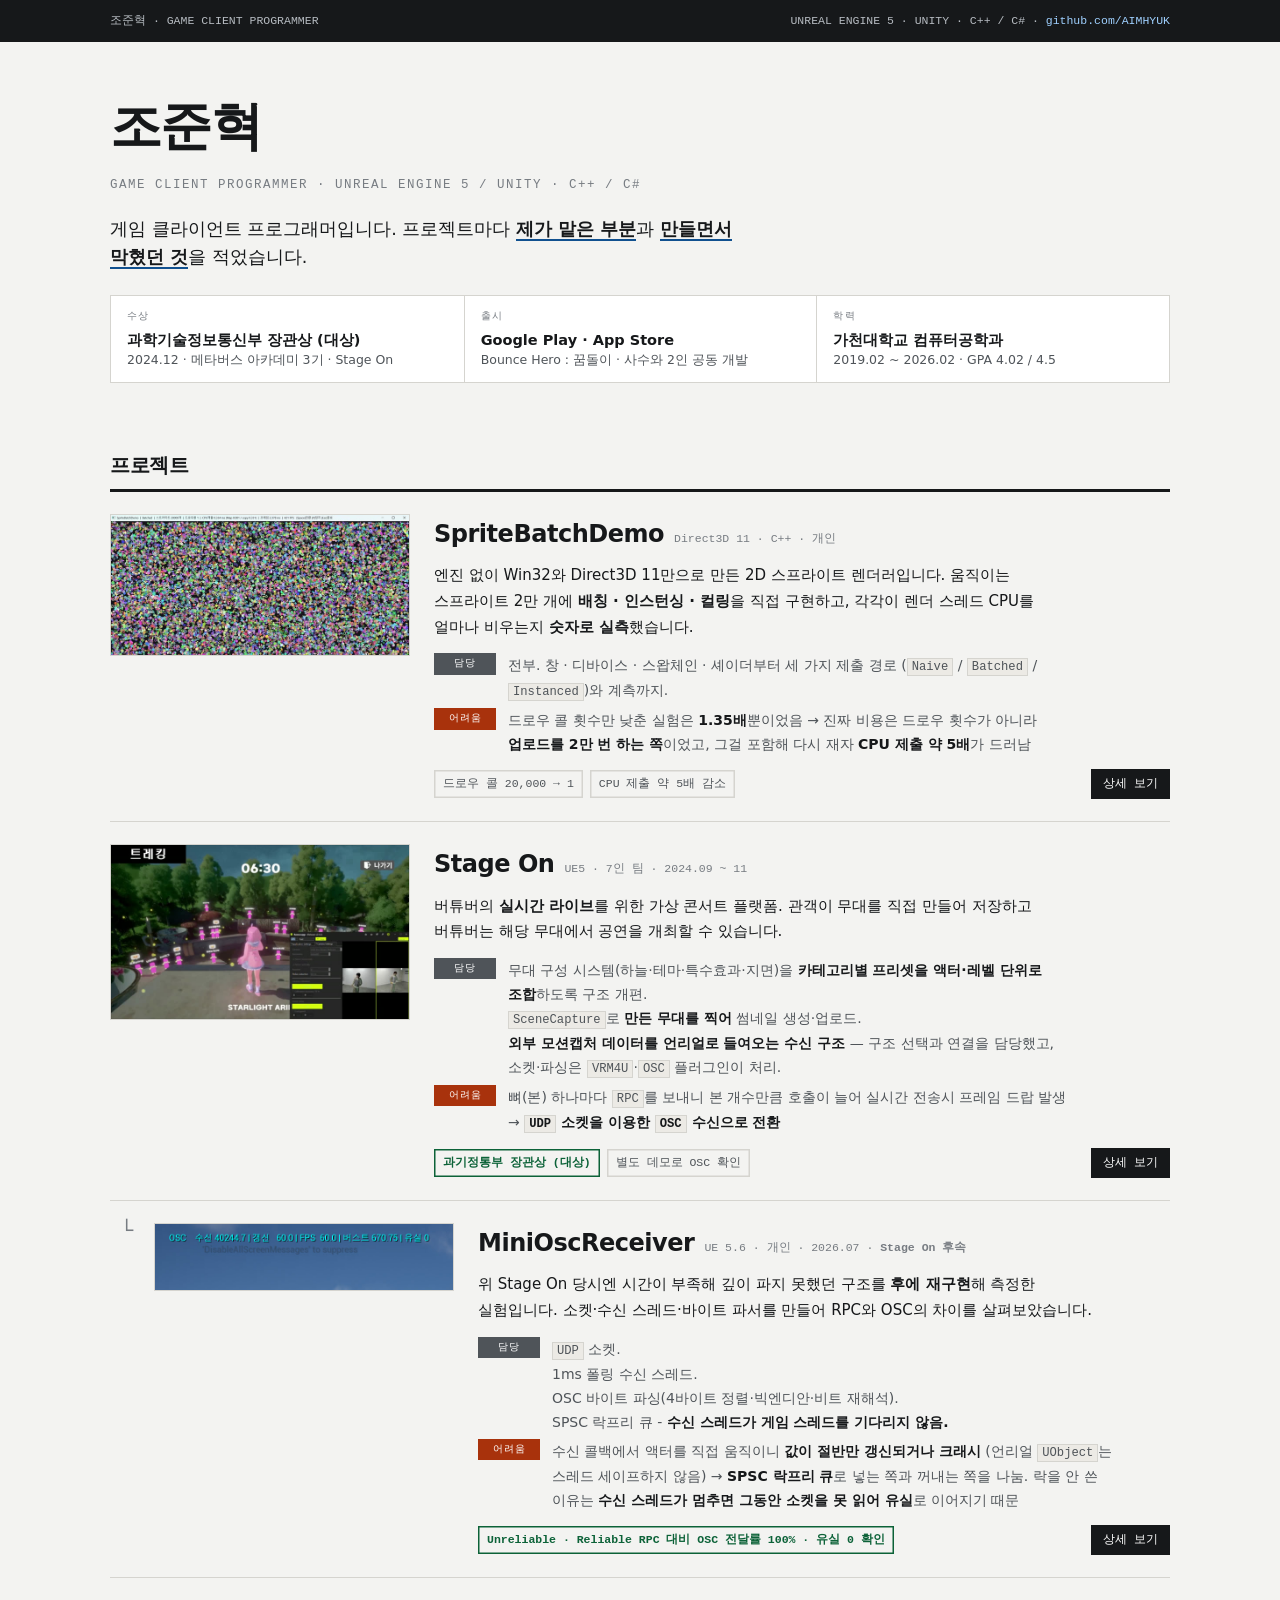
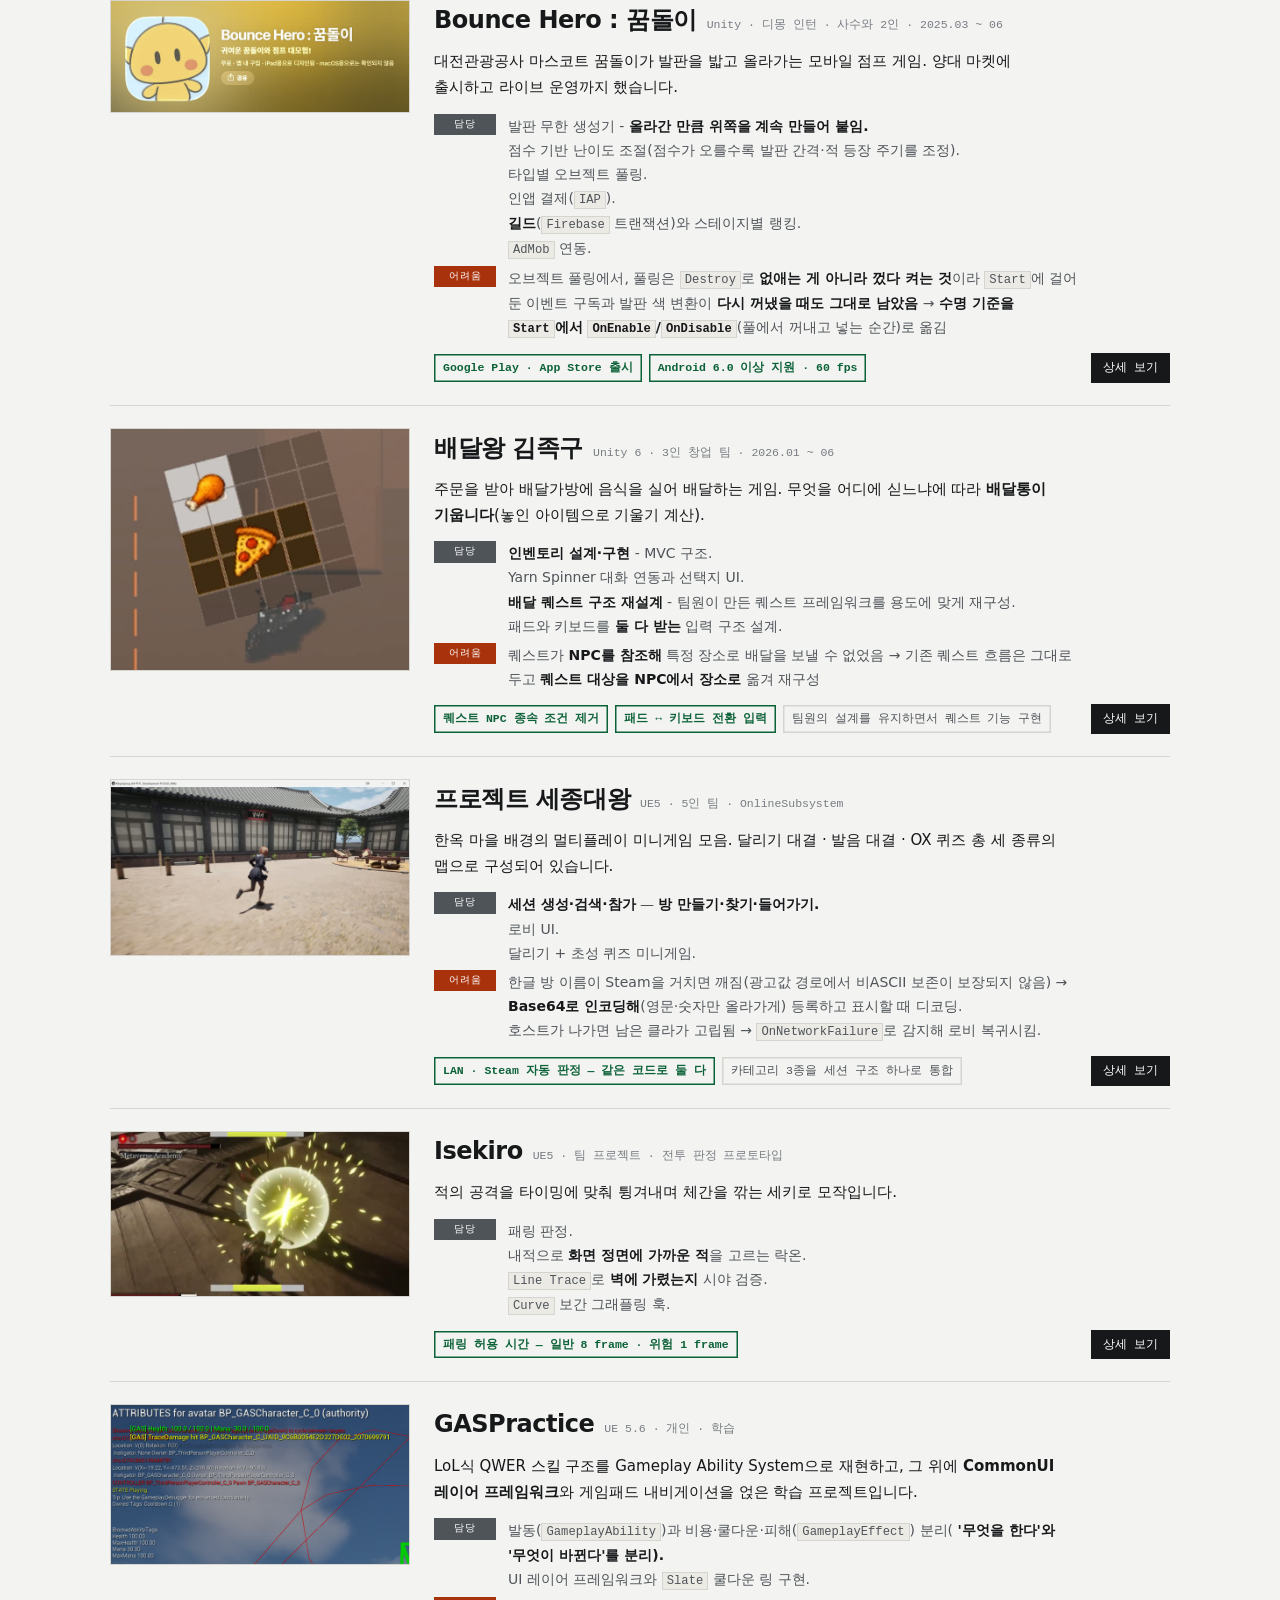
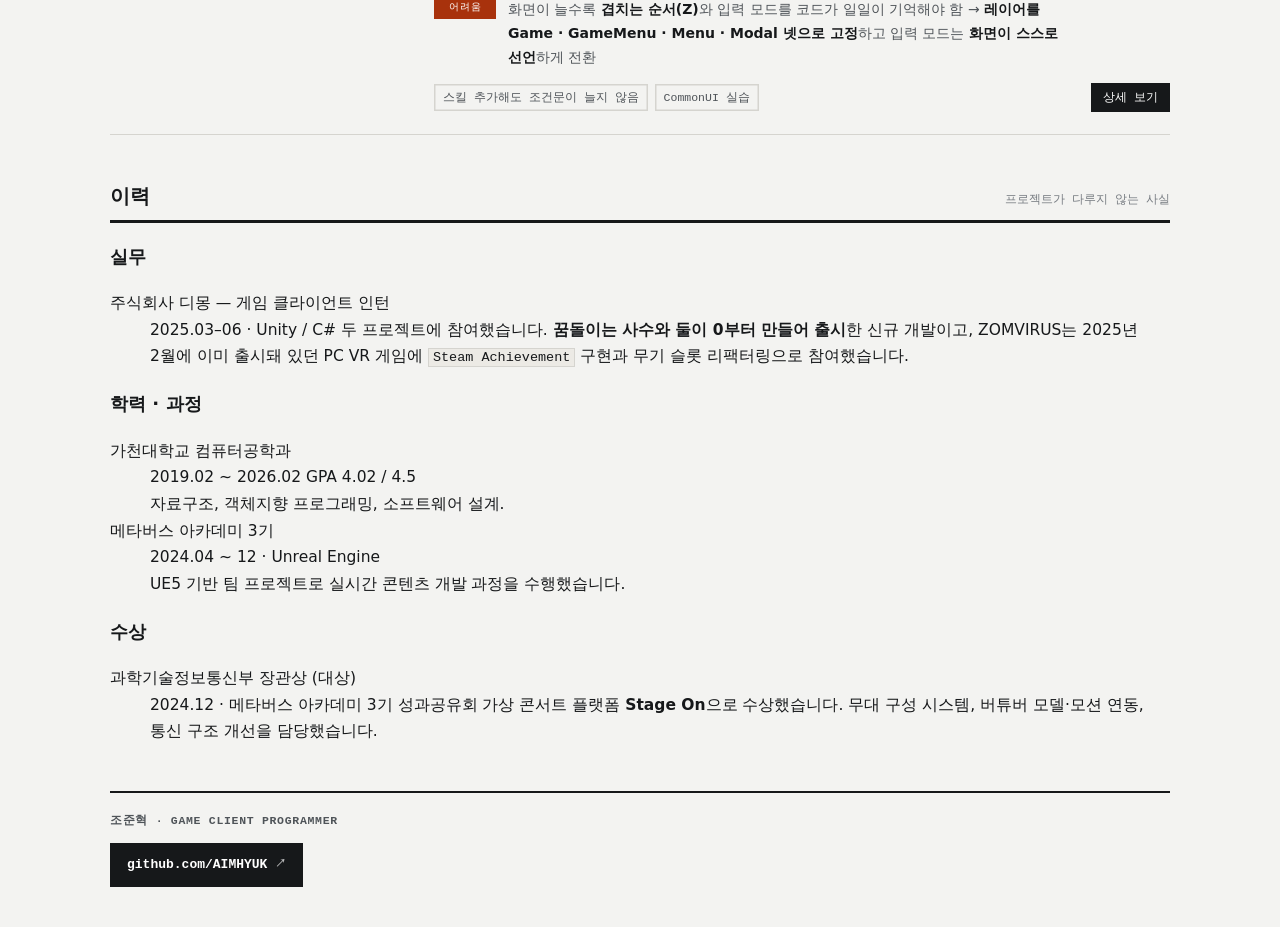
==== commit bd0966ae: "소스와 대조해 표기 정정 + 공개 대상 정리 - projects/virtualidol.html 제거. stageon.html의 개편 전 버전인데   커밋된 채 남아 Pages가 그" ====
--- a/index.html
+++ b/index.html
@@ -259,7 +259,9 @@
       </div>
     </li>
 
-    <!-- MapleBattleRoyaleArena -->
+    <!-- MapleBattleRoyaleArena — 진행 중이라 목록에서 감춤. 되살리려면 아래 주석만 벗기면 된다.
+         페이지 자체는 projects/mlb.html 로 남아 있어 직접 링크는 열린다.
+        <!- - MapleBattleRoyaleArena - ->
     <li class="pcard">
       <div class="pcard-media">
         <div class="blank">촬영 예정<br>자동 전투 아레나 화면</div>
@@ -293,6 +295,7 @@
         </div>
       </div>
     </li>
+    -->
 
     <!-- GASPractice -->
     <li class="pcard">
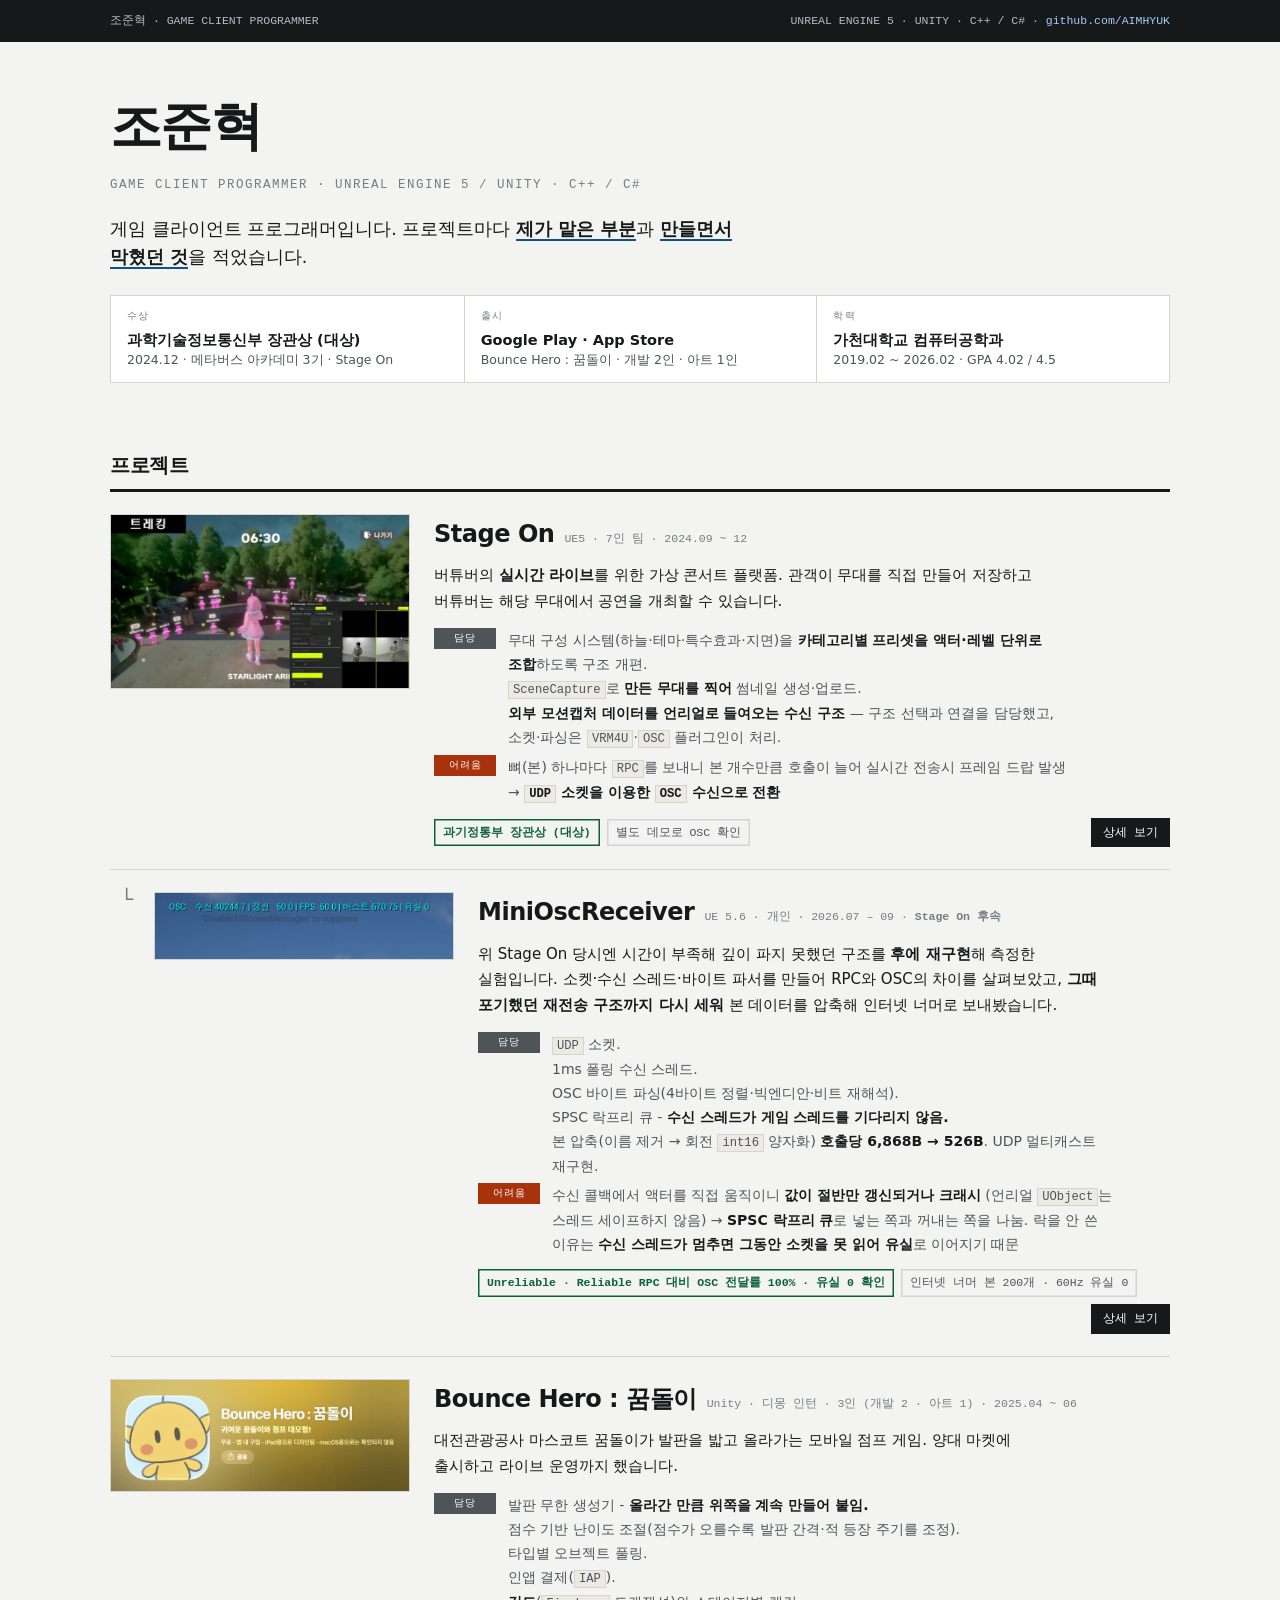
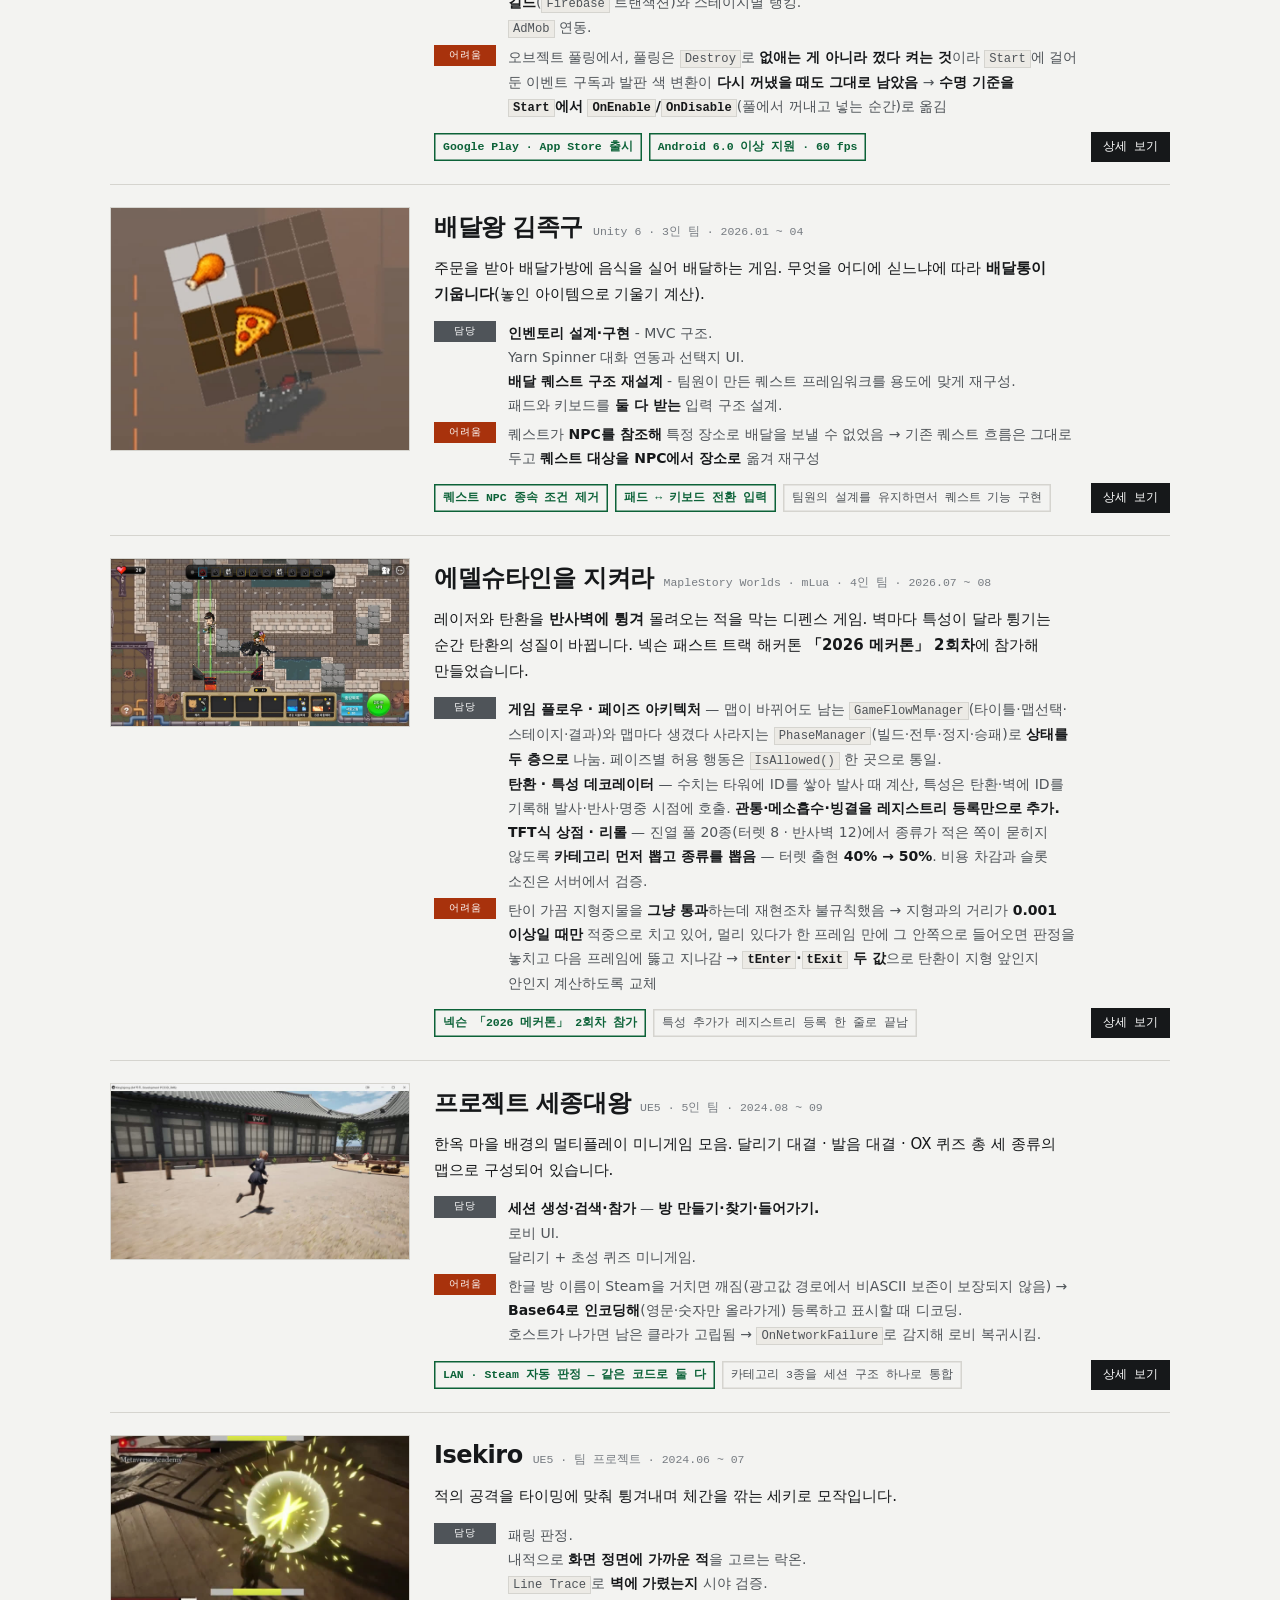
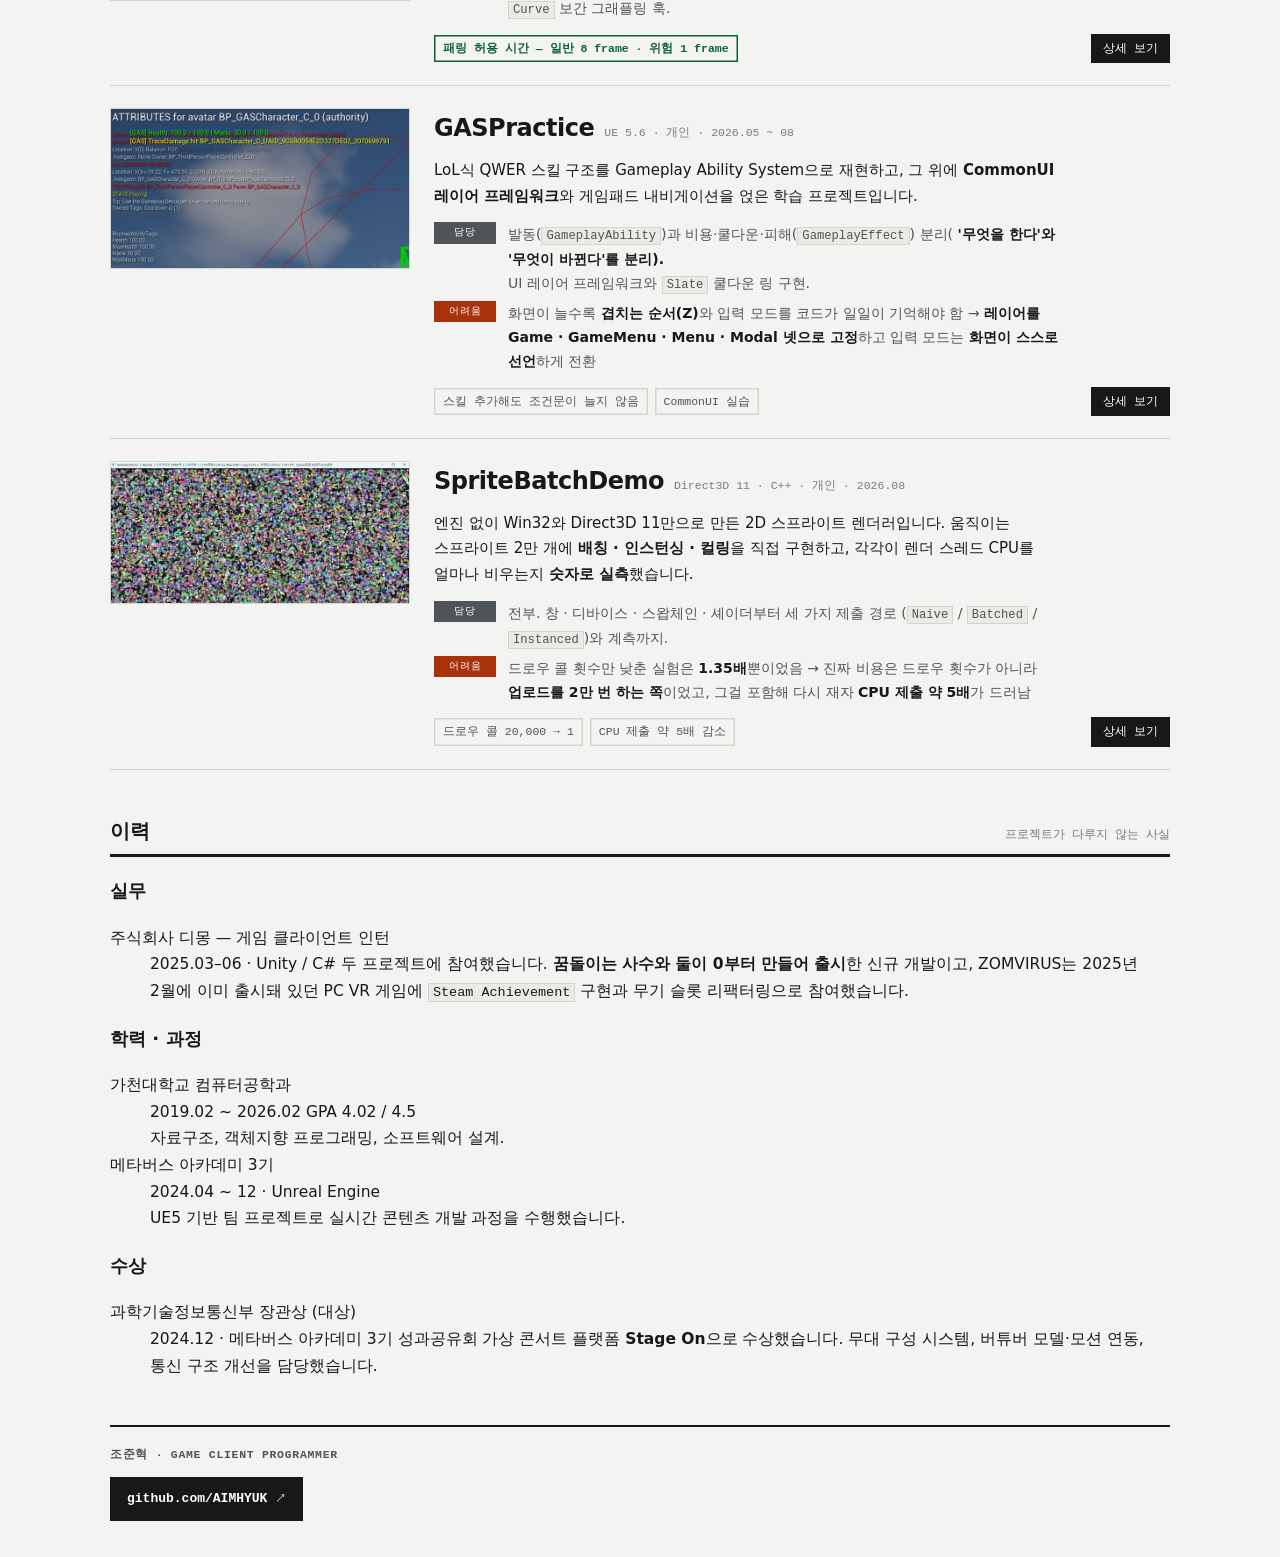
==== commit eb3861b1: "에델슈타인 프로젝트 추가 + 표기 사실 정정 넥슨 「2026 메커톤」 해커톤 결과물을 카드와 상세 페이지로 추가하고, 포폴 PDF·이력서·지원서와 어긋나던 기간·팀 구성 표기를 맞" ====
--- a/index.html
+++ b/index.html
@@ -34,7 +34,7 @@
       </div><div>
         <dt>출시</dt>
         <dd>Google Play · App Store
-        <span>Bounce Hero : 꿈돌이 · 사수와 2인 공동 개발</span></dd>
+        <span>Bounce Hero : 꿈돌이 · 개발 2인 · 아트 1인</span></dd>
       </div>
       
       <div>
@@ -53,36 +53,6 @@
 
   <ul class="plist">
 
-    <!-- SpriteBatchDemo -->
-    <li class="pcard">
-      <div class="pcard-media">
-        <img src="assets/images/thumbs/spritebatch.jpg" alt="SpriteBatchDemo 실행 화면. 제목 표시줄에 Batched, 스프라이트 20000개, 드로우콜 1, CPU제출 0.334ms, 421 FPS. 알록달록한 도형 2만 개가 화면을 가득 채우고 있다">
-      </div>
-      <div>
-        <div class="pcard-head">
-          <h3>SpriteBatchDemo</h3>
-          <span class="meta">Direct3D 11 · C++ · 개인</span>
-        </div>
-        <p class="what">엔진 없이 Win32와 Direct3D 11만으로 만든 2D 스프라이트 렌더러입니다.
-        움직이는 스프라이트 2만 개에 <b>배칭 · 인스턴싱 · 컬링</b>을 직접 구현하고,
-        각각이 렌더 스레드 CPU를 얼마나 비우는지 <b>숫자로 실측</b>했습니다.</p>
-        <dl class="mini">
-          <dt>담당</dt>
-          <dd>전부. 창 · 디바이스 · 스왑체인 · 셰이더부터 세 가지 제출 경로
-          (<code>Naive</code> / <code>Batched</code> / <code>Instanced</code>)와 계측까지.</dd>
-          <dt class="t">어려움</dt>
-          <dd>드로우 콜 횟수만 낮춘 실험은 <b>1.35배</b>뿐이었음 →
-          진짜 비용은 드로우 횟수가 아니라 <b>업로드를 2만 번 하는 쪽</b>이었고,
-          그걸 포함해 다시 재자 <b>CPU 제출 약 5배</b>가 드러남</dd>
-        </dl>
-        <div class="marks">
-          <span class="n">드로우 콜 20,000 → 1</span>
-          <span class="n">CPU 제출 약 5배 감소</span>
-          <a href="projects/spritebatch.html">상세 보기</a>
-        </div>
-      </div>
-    </li>
-
     <!-- Stage On -->
     <li class="pcard">
       <div class="pcard-media">
@@ -91,7 +61,7 @@
       <div>
         <div class="pcard-head">
           <h3>Stage On</h3>
-          <span class="meta">UE5 · 7인 팀 · 2024.09 ~ 11</span>
+          <span class="meta">UE5 · 7인 팀 · 2024.09 ~ 12</span>
         </div>
         <p class="what">버튜버의 <b>실시간 라이브</b>를 위한 가상 콘서트 플랫폼. 관객이 무대를 직접 만들어 저장하고 버튜버는 해당 무대에서 공연을 개최할 수 있습니다.</p>
         <dl class="mini">
@@ -120,14 +90,16 @@
       <div>
         <div class="pcard-head">
           <h3>MiniOscReceiver</h3>
-          <span class="meta">UE 5.6 · 개인 · 2026.07 · <b>Stage On 후속</b></span>
+          <span class="meta">UE 5.6 · 개인 · 2026.07 – 09 · <b>Stage On 후속</b></span>
         </div>
         <p class="what">위 Stage On 당시엔 시간이 부족해 깊이 파지 못했던 구조를  <b>후에 재구현</b>해
-        측정한 실험입니다. 소켓·수신 스레드·바이트 파서를 만들어 RPC와 OSC의 차이를 살펴보았습니다.</p>
+        측정한 실험입니다. 소켓·수신 스레드·바이트 파서를 만들어 RPC와 OSC의 차이를 살펴보았고,
+        <b>그때 포기했던 재전송 구조까지 다시 세워</b> 본 데이터를 압축해 인터넷 너머로 보내봤습니다.</p>
         <dl class="mini">
           <dt>담당</dt>
           <dd><code>UDP</code> 소켓.<br> 1ms 폴링 수신 스레드.
-         <br> OSC 바이트 파싱(4바이트 정렬·빅엔디안·비트 재해석). <br>SPSC 락프리 큐 - <b>수신 스레드가 게임 스레드를 기다리지 않음.</b></dd>
+         <br> OSC 바이트 파싱(4바이트 정렬·빅엔디안·비트 재해석). <br>SPSC 락프리 큐 - <b>수신 스레드가 게임 스레드를 기다리지 않음.</b>
+         <br> 본 압축(이름 제거 → 회전 <code>int16</code> 양자화) <b>호출당 6,868B → 526B</b>. UDP 멀티캐스트 재구현.</dd>
           <dt class="t">어려움</dt>
           <dd>수신 콜백에서 액터를 직접 움직이니 <b>값이 절반만 갱신되거나 크래시</b>
           (언리얼 <code>UObject</code>는 스레드 세이프하지 않음) →
@@ -136,6 +108,7 @@
         </dl>
         <div class="marks">
           <span>Unreliable · Reliable RPC 대비 OSC 전달률 100% · 유실 0 확인</span>
+          <span class="n">인터넷 너머 본 200개 · 60Hz 유실 0</span>
           <a href="projects/miniosc.html">상세 보기</a>
         </div>
       </div>
@@ -149,7 +122,7 @@
       <div>
         <div class="pcard-head">
           <h3>Bounce Hero : 꿈돌이</h3>
-          <span class="meta">Unity · 디몽 인턴 · 사수와 2인 · 2025.03 ~ 06</span>
+          <span class="meta">Unity · 디몽 인턴 · 3인 (개발 2 · 아트 1) · 2025.04 ~ 06</span>
         </div>
         <p class="what">대전관광공사 마스코트 꿈돌이가 발판을 밟고 올라가는 모바일 점프 게임.
       양대 마켓에 출시하고 라이브 운영까지 했습니다.</p>
@@ -182,7 +155,7 @@
       <div>
         <div class="pcard-head">
           <h3>배달왕 김족구</h3>
-          <span class="meta">Unity 6 · 3인 창업 팀 · 2026.01 ~ 06</span>
+          <span class="meta">Unity 6 · 3인 팀 · 2026.01 ~ 04</span>
         </div>
         <p class="what">주문을 받아 배달가방에 음식을 실어 배달하는 게임.
        무엇을 어디에 싣느냐에 따라
@@ -206,6 +179,43 @@
       </div>
     </li>
 
+    <!-- 에델슈타인을 지켜라 -->
+    <li class="pcard">
+      <div class="pcard-media">
+        <img src="assets/images/rrd/rrd-aim-reflect.webp" alt="에델슈타인을 지켜라 빌드 화면. 초록색 조준선이 반사벽에 맞고 직각으로 꺾여 나가고, 아래에 기물 상점 슬롯이 놓여 있다">
+      </div>
+      <div>
+        <div class="pcard-head">
+          <h3>에델슈타인을 지켜라</h3>
+          <span class="meta">MapleStory Worlds · mLua · 4인 팀 · 2026.07 ~ 08</span>
+        </div>
+        <p class="what">레이저와 탄환을 <b>반사벽에 튕겨</b> 몰려오는 적을 막는 디펜스 게임.
+        벽마다 특성이 달라 튕기는 순간 탄환의 성질이 바뀝니다.
+        넥슨 패스트 트랙 해커톤 <b>「2026 메커톤」 2회차</b>에 참가해 만들었습니다.</p>
+        <dl class="mini">
+          <dt>담당</dt>
+          <dd><b>게임 플로우 · 페이즈 아키텍처</b> — 맵이 바뀌어도 남는 <code>GameFlowManager</code>(타이틀·맵선택·스테이지·결과)와
+          맵마다 생겼다 사라지는 <code>PhaseManager</code>(빌드·전투·정지·승패)로 <b>상태를 두 층으로</b> 나눔.
+          페이즈별 허용 행동은 <code>IsAllowed()</code> 한 곳으로 통일.<br>
+          <b>탄환 · 특성 데코레이터</b> — 수치는 타워에 ID를 쌓아 발사 때 계산, 특성은 탄환·벽에 ID를 기록해
+          발사·반사·명중 시점에 호출. <b>관통·메소흡수·빙결을 레지스트리 등록만으로 추가.</b><br>
+          <b>TFT식 상점 · 리롤</b> — 진열 풀 20종(터렛 8 · 반사벽 12)에서 종류가 적은 쪽이 묻히지 않도록
+          <b>카테고리 먼저 뽑고 종류를 뽑음</b> — 터렛 출현 <b>40% → 50%</b>.
+          비용 차감과 슬롯 소진은 서버에서 검증.</dd>
+          <dt class="t">어려움</dt>
+          <dd>탄이 가끔 지형지물을 <b>그냥 통과</b>하는데 재현조차 불규칙했음 →
+          지형과의 거리가 <b>0.001 이상일 때만</b> 적중으로 치고 있어, 멀리 있다가 한 프레임 만에 그 안쪽으로 들어오면
+          판정을 놓치고 다음 프레임에 뚫고 지나감 →
+          <b><code>tEnter</code>·<code>tExit</code> 두 값</b>으로 탄환이 지형 앞인지 안인지 계산하도록 교체</dd>
+        </dl>
+        <div class="marks">
+          <span>넥슨 「2026 메커톤」 2회차 참가</span>
+          <span class="n">특성 추가가 레지스트리 등록 한 줄로 끝남</span>
+          <a href="projects/edelstein.html">상세 보기</a>
+        </div>
+      </div>
+    </li>
+
     <!-- 세종대왕 -->
     <li class="pcard">
       <div class="pcard-media">
@@ -214,7 +224,7 @@
       <div>
         <div class="pcard-head">
           <h3>프로젝트 세종대왕</h3>
-          <span class="meta">UE5 · 5인 팀 · OnlineSubsystem</span>
+          <span class="meta">UE5 · 5인 팀 · 2024.08 ~ 09</span>
         </div>
         <p class="what">한옥 마을 배경의 멀티플레이 미니게임 모음.
         달리기 대결 · 발음 대결 · OX 퀴즈 총 세 종류의 맵으로 구성되어 있습니다.</p>
@@ -244,7 +254,7 @@
       <div>
         <div class="pcard-head">
           <h3>Isekiro</h3>
-          <span class="meta">UE5 · 팀 프로젝트 · 전투 판정 프로토타입</span>
+          <span class="meta">UE5 · 팀 프로젝트 · 2024.06 ~ 07</span>
         </div>
         <p class="what">적의 공격을 타이밍에 맞춰 튕겨내며 체간을 깎는 세키로 모작입니다.</p>
         <dl class="mini">
@@ -305,7 +315,7 @@
       <div>
         <div class="pcard-head">
           <h3>GASPractice</h3>
-          <span class="meta">UE 5.6 · 개인 · 학습</span>
+          <span class="meta">UE 5.6 · 개인 · 2026.05 ~ 08</span>
         </div>
         <p class="what">LoL식 QWER 스킬 구조를 Gameplay Ability System으로 재현하고,
         그 위에 <b>CommonUI 레이어 프레임워크</b>와 게임패드 내비게이션을 얹은 학습 프로젝트입니다.</p>
@@ -323,6 +333,36 @@
           <span class="n">스킬 추가해도 조건문이 늘지 않음</span>
           <span class="n">CommonUI 실습</span>
           <a href="projects/gas.html">상세 보기</a>
+        </div>
+      </div>
+    </li>
+
+    <!-- SpriteBatchDemo -->
+    <li class="pcard">
+      <div class="pcard-media">
+        <img src="assets/images/thumbs/spritebatch.jpg" alt="SpriteBatchDemo 실행 화면. 제목 표시줄에 Batched, 스프라이트 20000개, 드로우콜 1, CPU제출 0.334ms, 421 FPS. 알록달록한 도형 2만 개가 화면을 가득 채우고 있다">
+      </div>
+      <div>
+        <div class="pcard-head">
+          <h3>SpriteBatchDemo</h3>
+          <span class="meta">Direct3D 11 · C++ · 개인 · 2026.08</span>
+        </div>
+        <p class="what">엔진 없이 Win32와 Direct3D 11만으로 만든 2D 스프라이트 렌더러입니다.
+        움직이는 스프라이트 2만 개에 <b>배칭 · 인스턴싱 · 컬링</b>을 직접 구현하고,
+        각각이 렌더 스레드 CPU를 얼마나 비우는지 <b>숫자로 실측</b>했습니다.</p>
+        <dl class="mini">
+          <dt>담당</dt>
+          <dd>전부. 창 · 디바이스 · 스왑체인 · 셰이더부터 세 가지 제출 경로
+          (<code>Naive</code> / <code>Batched</code> / <code>Instanced</code>)와 계측까지.</dd>
+          <dt class="t">어려움</dt>
+          <dd>드로우 콜 횟수만 낮춘 실험은 <b>1.35배</b>뿐이었음 →
+          진짜 비용은 드로우 횟수가 아니라 <b>업로드를 2만 번 하는 쪽</b>이었고,
+          그걸 포함해 다시 재자 <b>CPU 제출 약 5배</b>가 드러남</dd>
+        </dl>
+        <div class="marks">
+          <span class="n">드로우 콜 20,000 → 1</span>
+          <span class="n">CPU 제출 약 5배 감소</span>
+          <a href="projects/spritebatch.html">상세 보기</a>
         </div>
       </div>
     </li>
--- a/assets/portfolio.css
+++ b/assets/portfolio.css
@@ -324,3 +324,7 @@
 .scope tr.me td { font-weight: 700; }
 .scope tr.me td.n { color: var(--result); }
 .scope tr.tpl td { color: var(--ink-3); }
+
+/* 넓은 표는 페이지가 아니라 표 자신이 가로로 스크롤한다.
+   없으면 좁은 화면에서 본문 전체가 옆으로 밀린다. */
+.tscroll { overflow-x: auto; -webkit-overflow-scrolling: touch; }
